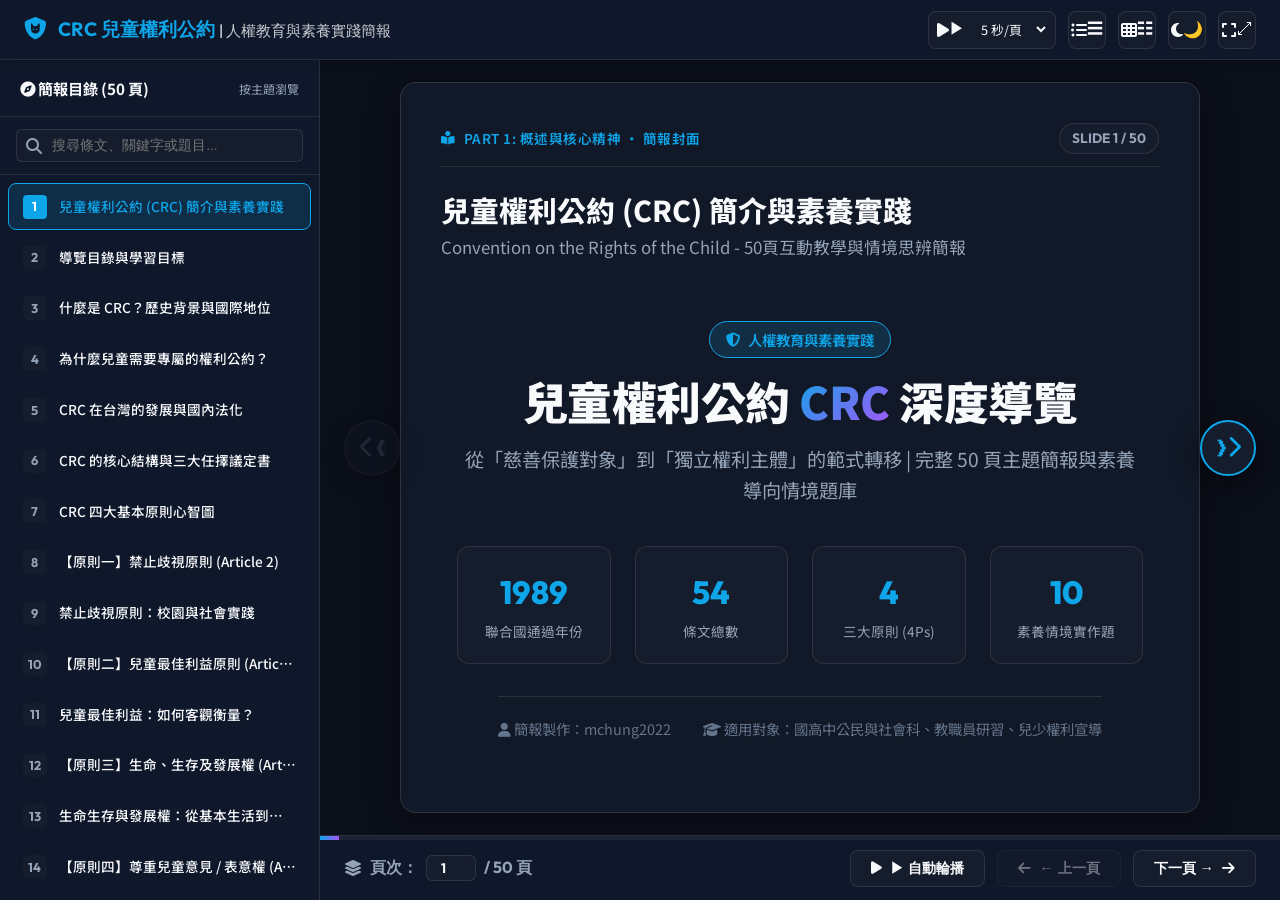
==== presentation_standalone.html @ 508069f5 "Convert index.html into 100% self-contained single-file HTML presentation with inline CSS and JS" ====
<!DOCTYPE html>
<html lang="zh-TW" data-theme="dark">
<head>
  <meta charset="UTF-8">
  <meta name="viewport" content="width=device-width, initial-scale=1.0">
  <title>兒童權利公約 (CRC) 簡介與素養實踐 | 50頁互動簡報系統</title>
  <meta name="description" content="完整 50 頁兒童權利公約 (CRC) 簡介與素養導向情境題庫簡報網頁，涵蓋 CRC 四大原則、4Ps 權利分類、迷思破除與 10 大素養情境解析。">
  
  <!-- FontAwesome & Google Fonts -->
  <link rel="stylesheet" href="https://cdnjs.cloudflare.com/ajax/libs/font-awesome/6.4.0/css/all.min.css">
  <style>
/* ==========================================
   CRC 兒童權利公約 - 50頁簡報與素養教學網頁樣式
   Design System & Styling
   ========================================== */

/* 1. Google Fonts 導入 */
@import url('https://fonts.googleapis.com/css2?family=Noto+Sans+TC:wght@300;400;500;700;900&family=Outfit:wght@400;600;700;800&display=swap');

:root {
  /* Dark Mode (Default Theme) */
  --bg-main: #0b0f19;
  --bg-card: #151c2c;
  --bg-card-hover: #1e293b;
  --bg-header: #0f172a;
  --border-color: rgba(255, 255, 255, 0.1);
  --text-main: #f8fafc;
  --text-muted: #94a3b8;
  --text-dim: #64748b;

  /* Accent Colors */
  --primary-cyan: #0ea5e9;
  --primary-cyan-glow: rgba(14, 165, 233, 0.3);
  --accent-teal: #14b8a6;
  --accent-purple: #a855f7;
  --accent-amber: #f59e0b;
  --accent-red: #ef4444;
  --accent-green: #22c55e;

  /* Glassmorphism */
  --glass-bg: rgba(21, 28, 44, 0.75);
  --glass-border: rgba(255, 255, 255, 0.12);
  --glass-shadow: 0 8px 32px 0 rgba(0, 0, 0, 0.37);

  /* Fonts */
  --font-tc: 'Noto Sans TC', -apple-system, BlinkMacSystemFont, sans-serif;
  --font-en: 'Outfit', sans-serif;
  --transition: all 0.3s cubic-bezier(0.4, 0, 0.2, 1);
}

/* Light Theme Variable Overrides */
[data-theme="light"] {
  --bg-main: #f1f5f9;
  --bg-card: #ffffff;
  --bg-card-hover: #f8fafc;
  --bg-header: #ffffff;
  --border-color: #e2e8f0;
  --text-main: #0f172a;
  --text-muted: #475569;
  --text-dim: #94a3b8;

  --glass-bg: rgba(255, 255, 255, 0.85);
  --glass-border: rgba(0, 0, 0, 0.08);
  --glass-shadow: 0 8px 32px 0 rgba(0, 0, 0, 0.08);
}

/* Base Resets */
* {
  box-sizing: border-box;
  margin: 0;
  padding: 0;
}

body {
  font-family: var(--font-tc);
  background-color: var(--bg-main);
  color: var(--text-main);
  line-height: 1.6;
  overflow: hidden;
  height: 100vh;
  width: 100vw;
  display: flex;
  flex-direction: column;
}

/* 2. Top Navigation Bar */
.top-nav {
  height: 60px;
  background-color: var(--bg-header);
  border-bottom: 1px solid var(--border-color);
  display: flex;
  align-items: center;
  justify-content: space-between;
  padding: 0 1.5rem;
  z-index: 100;
  box-shadow: 0 2px 10px rgba(0,0,0,0.1);
}

.brand {
  display: flex;
  align-items: center;
  gap: 0.75rem;
  font-family: var(--font-en);
  font-weight: 700;
  font-size: 1.2rem;
  color: var(--primary-cyan);
}

.brand i {
  font-size: 1.4rem;
}

.brand span {
  color: var(--text-main);
  font-size: 0.95rem;
  font-weight: 500;
  opacity: 0.8;
}

.nav-actions {
  display: flex;
  align-items: center;
  gap: 0.75rem;
}

.autoplay-control-group {
  display: flex;
  align-items: center;
  gap: 0.35rem;
  background: var(--bg-card);
  border: 1px solid var(--border-color);
  border-radius: 8px;
  padding: 2px 6px;
}

.autoplay-control-group .btn-icon {
  border: none;
  background: transparent;
  width: 32px;
  height: 32px;
}

.speed-select {
  background: transparent;
  border: none;
  color: var(--text-main);
  font-size: 0.8rem;
  font-family: var(--font-tc);
  padding: 4px;
  cursor: pointer;
  outline: none;
}

.speed-select option {
  background: var(--bg-card);
  color: var(--text-main);
}

.btn-icon {
  background: var(--bg-card);
  border: 1px solid var(--border-color);
  color: var(--text-main);
  width: 38px;
  height: 38px;
  border-radius: 8px;
  display: flex;
  align-items: center;
  justify-content: center;
  cursor: pointer;
  transition: var(--transition);
  font-size: 1rem;
}

.btn-icon:hover {
  background: var(--primary-cyan);
  color: #fff;
  border-color: var(--primary-cyan);
  transform: translateY(-2px);
}

.btn-icon.active {
  background: var(--accent-amber) !important;
  color: #fff !important;
  border-color: var(--accent-amber) !important;
  box-shadow: 0 0 10px rgba(245, 158, 11, 0.4);
}

/* 3. Main Layout Window */
.app-container {
  flex: 1;
  display: flex;
  position: relative;
  overflow: hidden;
}

/* Sidebar Navigation */
.sidebar {
  width: 320px;
  background-color: var(--bg-header);
  border-right: 1px solid var(--border-color);
  display: flex;
  flex-direction: column;
  transition: var(--transition);
  z-index: 90;
}

.sidebar.collapsed {
  margin-left: -320px;
}

.sidebar-header {
  padding: 1rem 1.25rem;
  border-bottom: 1px solid var(--border-color);
  display: flex;
  align-items: center;
  justify-content: space-between;
}

.search-box {
  padding: 0.75rem 1rem;
  border-bottom: 1px solid var(--border-color);
}

.search-input-wrapper {
  position: relative;
  display: flex;
  align-items: center;
}

.search-input-wrapper i {
  position: absolute;
  left: 10px;
  color: var(--text-muted);
}

.search-input {
  width: 100%;
  padding: 0.5rem 0.5rem 0.5rem 2.2rem;
  background: var(--bg-card);
  border: 1px solid var(--border-color);
  border-radius: 6px;
  color: var(--text-main);
  font-size: 0.85rem;
}

.search-input:focus {
  outline: none;
  border-color: var(--primary-cyan);
}

.slide-list {
  flex: 1;
  overflow-y: auto;
  padding: 0.5rem;
}

.slide-item {
  display: flex;
  align-items: center;
  gap: 0.75rem;
  padding: 0.65rem 0.85rem;
  border-radius: 8px;
  cursor: pointer;
  transition: var(--transition);
  margin-bottom: 4px;
  border: 1px solid transparent;
}

.slide-item:hover {
  background: var(--bg-card-hover);
}

.slide-item.active {
  background: rgba(14, 165, 233, 0.15);
  border-color: var(--primary-cyan);
  color: var(--primary-cyan);
}

.slide-item-num {
  font-family: var(--font-en);
  font-weight: 700;
  font-size: 0.8rem;
  min-width: 24px;
  height: 24px;
  background: var(--bg-card);
  border-radius: 4px;
  display: flex;
  align-items: center;
  justify-content: center;
  color: var(--text-muted);
}

.slide-item.active .slide-item-num {
  background: var(--primary-cyan);
  color: #fff;
}

.slide-item-title {
  font-size: 0.85rem;
  font-weight: 500;
  white-space: nowrap;
  overflow: hidden;
  text-overflow: ellipsis;
  flex: 1;
}

.slide-item-badge {
  font-size: 0.7rem;
  padding: 2px 6px;
  border-radius: 4px;
  background: rgba(255,255,255,0.08);
  color: var(--text-muted);
}

/* 4. Presentation Stage Viewport */
.viewport {
  flex: 1;
  display: flex;
  flex-direction: column;
  background-color: var(--bg-main);
  position: relative;
  overflow: hidden;
}

.slide-stage {
  flex: 1;
  padding: 2rem 5rem;
  display: flex;
  align-items: center;
  justify-content: center;
  overflow-y: auto;
  position: relative;
}

/* Floating Stage Nav Buttons */
.stage-nav-btn {
  position: absolute;
  top: 50%;
  transform: translateY(-50%);
  width: 56px;
  height: 56px;
  border-radius: 50%;
  background: var(--bg-card);
  border: 2px solid var(--primary-cyan);
  color: var(--primary-cyan);
  font-size: 1.4rem;
  display: flex;
  align-items: center;
  justify-content: center;
  cursor: pointer;
  z-index: 250;
  transition: var(--transition);
  box-shadow: 0 8px 25px rgba(0,0,0,0.5);
}

.stage-prev-btn {
  left: 1.5rem;
}

.stage-next-btn {
  right: 1.5rem;
}

.stage-nav-btn:hover:not(:disabled) {
  background: var(--primary-cyan);
  color: #fff;
  border-color: var(--primary-cyan);
  transform: translateY(-50%) scale(1.15);
  box-shadow: 0 0 30px var(--primary-cyan-glow);
}

.stage-nav-btn:disabled {
  opacity: 0.25;
  cursor: not-allowed;
  border-color: var(--border-color);
  color: var(--text-dim);
}

.slide-card-wrapper {
  width: 100%;
  max-width: 1100px;
  min-height: 560px;
  background: var(--glass-bg);
  backdrop-filter: blur(16px);
  -webkit-backdrop-filter: blur(16px);
  border: 1px solid var(--glass-border);
  border-radius: 16px;
  box-shadow: var(--glass-shadow);
  padding: 2.5rem;
  display: flex;
  flex-direction: column;
  position: relative;
  z-index: 10;
}

.slide-card-wrapper.slide-anim {
  animation: slideFadeIn 0.35s cubic-bezier(0.16, 1, 0.3, 1);
}

@keyframes slideFadeIn {
  0% {
    opacity: 0;
    transform: scale(0.98) translateY(8px);
  }
  100% {
    opacity: 1;
    transform: scale(1) translateY(0);
  }
}

/* Slide Card Elements */
.slide-header-bar {
  display: flex;
  align-items: center;
  justify-content: space-between;
  margin-bottom: 1.5rem;
  padding-bottom: 0.75rem;
  border-bottom: 1px solid var(--border-color);
}

.category-tag {
  display: flex;
  align-items: center;
  gap: 0.5rem;
  font-size: 0.85rem;
  font-weight: 600;
  color: var(--primary-cyan);
  text-transform: uppercase;
  letter-spacing: 0.5px;
}

.slide-index-pill {
  font-family: var(--font-en);
  font-size: 0.85rem;
  font-weight: 700;
  padding: 4px 12px;
  background: var(--bg-card);
  border-radius: 20px;
  border: 1px solid var(--border-color);
  color: var(--text-muted);
}

.slide-main-title {
  font-size: 1.8rem;
  font-weight: 800;
  margin-bottom: 0.35rem;
  color: var(--text-main);
  line-height: 1.3;
}

.slide-subtitle {
  font-size: 1.05rem;
  color: var(--text-muted);
  margin-bottom: 1.75rem;
  font-weight: 400;
}

.slide-body {
  flex: 1;
  display: flex;
  flex-direction: column;
  justify-content: center;
}

/* 5. Rich Component Typography & Grids inside slides */
.grid-2col {
  display: grid;
  grid-template-columns: 1fr 1fr;
  gap: 1.5rem;
}

.grid-3col {
  display: grid;
  grid-template-columns: repeat(3, 1fr);
  gap: 1.25rem;
}

.info-card {
  background: var(--bg-card);
  border: 1px solid var(--border-color);
  border-radius: 12px;
  padding: 1.25rem 1.5rem;
  transition: var(--transition);
}

.info-card:hover {
  border-color: rgba(14, 165, 233, 0.4);
  transform: translateY(-2px);
}

.info-card h3 {
  font-size: 1.1rem;
  font-weight: 700;
  margin-bottom: 0.75rem;
  color: var(--text-main);
  display: flex;
  align-items: center;
  gap: 0.5rem;
}

.styled-list {
  list-style: none;
}

.styled-list li {
  position: relative;
  padding-left: 1.25rem;
  margin-bottom: 0.6rem;
  font-size: 0.95rem;
  color: var(--text-muted);
}

.styled-list li::before {
  content: "•";
  position: absolute;
  left: 0;
  color: var(--primary-cyan);
  font-weight: bold;
  font-size: 1.2rem;
}

.styled-list li strong {
  color: var(--text-main);
}

.badge {
  display: inline-block;
  padding: 3px 8px;
  font-size: 0.75rem;
  border-radius: 4px;
  background: rgba(14, 165, 233, 0.15);
  color: var(--primary-cyan);
  font-weight: 600;
  margin-bottom: 0.5rem;
}

/* Covers & Summaries */
.cover-hero {
  text-align: center;
  padding: 2rem 1rem;
  display: flex;
  flex-direction: column;
  align-items: center;
  justify-content: center;
}

.badge-pill {
  padding: 6px 16px;
  border-radius: 30px;
  background: rgba(14, 165, 233, 0.15);
  border: 1px solid var(--primary-cyan);
  color: var(--primary-cyan);
  font-weight: 600;
  font-size: 0.9rem;
  margin-bottom: 1rem;
  display: inline-flex;
  align-items: center;
  gap: 0.5rem;
}

.cover-title {
  font-size: 2.8rem;
  font-weight: 900;
  letter-spacing: -0.5px;
  margin-bottom: 1rem;
  line-height: 1.2;
}

.cover-title .highlight {
  background: linear-gradient(135deg, var(--primary-cyan), var(--accent-purple));
  -webkit-background-clip: text;
  -webkit-text-fill-color: transparent;
}

.cover-description {
  font-size: 1.2rem;
  color: var(--text-muted);
  max-width: 750px;
  margin-bottom: 2.5rem;
}

.cover-stats {
  display: grid;
  grid-template-columns: repeat(4, 1fr);
  gap: 1.5rem;
  width: 100%;
  max-width: 850px;
  margin-bottom: 2rem;
}

.stat-card {
  background: var(--bg-card);
  border: 1px solid var(--border-color);
  padding: 1.25rem;
  border-radius: 12px;
  text-align: center;
}

.stat-num {
  font-family: var(--font-en);
  font-size: 2rem;
  font-weight: 800;
  color: var(--primary-cyan);
  display: block;
}

.stat-label {
  font-size: 0.85rem;
  color: var(--text-muted);
}

.cover-footer {
  display: flex;
  gap: 2rem;
  font-size: 0.9rem;
  color: var(--text-dim);
  border-top: 1px solid var(--border-color);
  padding-top: 1.25rem;
}

/* Feature Cards & Principles */
.feature-card {
  display: flex;
  align-items: flex-start;
  gap: 1rem;
  padding: 0.85rem;
  background: var(--bg-card);
  border: 1px solid var(--border-color);
  border-radius: 8px;
  margin-bottom: 0.75rem;
}

.feature-card i {
  font-size: 1.5rem;
  margin-top: 2px;
}

.principles-grid {
  display: grid;
  grid-template-columns: repeat(4, 1fr);
  gap: 1rem;
}

.p-card {
  background: var(--bg-card);
  border-radius: 12px;
  padding: 1.25rem;
  border: 2px solid transparent;
  text-align: center;
  transition: var(--transition);
}

.p-card:hover {
  transform: translateY(-4px);
}

.border-blue { border-color: rgba(14, 165, 233, 0.4); }
.border-green { border-color: rgba(34, 197, 94, 0.4); }
.border-purple { border-color: rgba(168, 85, 247, 0.4); }
.border-amber { border-color: rgba(245, 158, 11, 0.4); }

.p-article {
  display: inline-block;
  font-size: 0.75rem;
  font-weight: bold;
  padding: 2px 8px;
  background: rgba(255,255,255,0.1);
  border-radius: 10px;
  margin: 0.5rem 0;
}

/* Comparison View */
.comparison-table {
  display: grid;
  grid-template-columns: 1fr 40px 1fr;
  align-items: center;
  gap: 1rem;
}

.comp-col {
  background: var(--bg-card);
  border: 1px solid var(--border-color);
  border-radius: 12px;
  padding: 1.5rem;
}

.comp-col.old-view {
  border-left: 4px solid var(--accent-red);
}

.comp-col.new-view {
  border-left: 4px solid var(--accent-green);
}

.comp-header {
  font-size: 1.1rem;
  font-weight: 700;
  margin-bottom: 1rem;
}

.comp-vs {
  font-family: var(--font-en);
  font-weight: 900;
  color: var(--text-dim);
  text-align: center;
}

/* Alert Boxes */
.alert-box {
  padding: 0.85rem 1rem;
  border-radius: 8px;
  display: flex;
  align-items: flex-start;
  gap: 0.75rem;
  font-size: 0.9rem;
  margin-top: 0.75rem;
}

.alert-warning { background: rgba(245, 158, 11, 0.15); color: #fcd34d; border: 1px solid rgba(245, 158, 11, 0.3); }
.alert-info { background: rgba(14, 165, 233, 0.15); color: #7dd3fc; border: 1px solid rgba(14, 165, 233, 0.3); }
.alert-success { background: rgba(34, 197, 94, 0.15); color: #86efac; border: 1px solid rgba(34, 197, 94, 0.3); }
.alert-danger { background: rgba(239, 68, 68, 0.15); color: #fca5a5; border: 1px solid rgba(239, 68, 68, 0.3); }

/* Timeline */
.timeline {
  display: flex;
  flex-direction: column;
  gap: 1rem;
  position: relative;
  padding-left: 1.5rem;
  border-left: 2px solid var(--border-color);
}

.tl-item {
  position: relative;
}

.tl-item::before {
  content: "";
  position: absolute;
  left: -1.85rem;
  top: 4px;
  width: 10px;
  height: 10px;
  border-radius: 50%;
  background: var(--text-dim);
}

.tl-item.active::before {
  background: var(--primary-cyan);
  box-shadow: 0 0 10px var(--primary-cyan);
}

.tl-date {
  font-weight: bold;
  font-size: 0.85rem;
  color: var(--primary-cyan);
}

/* Ladder of participation */
.ladder-container {
  display: flex;
  flex-direction: column;
  gap: 0.5rem;
}

.ladder-step {
  padding: 0.75rem 1rem;
  background: var(--bg-card);
  border: 1px solid var(--border-color);
  border-radius: 8px;
  font-size: 0.9rem;
}

.step-5 { border-left: 4px solid var(--accent-teal); }
.step-4 { border-left: 4px solid var(--primary-cyan); }
.step-3 { border-left: 4px solid var(--accent-purple); }
.warning-step { border-left: 4px solid var(--accent-amber); opacity: 0.8; }
.danger-step { border-left: 4px solid var(--accent-red); opacity: 0.7; }

/* 6. Quiz Component Styling */
.quiz-container {
  display: flex;
  flex-direction: column;
  gap: 1.25rem;
}

.quiz-scenario {
  background: var(--bg-card);
  border: 1px solid var(--border-color);
  border-left: 4px solid var(--primary-cyan);
  border-radius: 10px;
  padding: 1.25rem;
  font-size: 0.98rem;
  line-height: 1.7;
}

.quiz-question {
  font-size: 1.1rem;
  font-weight: 700;
  color: var(--text-main);
}

.quiz-options {
  display: flex;
  flex-direction: column;
  gap: 0.75rem;
}

.quiz-option-btn {
  background: var(--bg-card);
  border: 1px solid var(--border-color);
  border-radius: 10px;
  padding: 0.85rem 1.25rem;
  text-align: left;
  color: var(--text-main);
  font-size: 0.95rem;
  cursor: pointer;
  transition: var(--transition);
  display: flex;
  align-items: center;
  justify-content: space-between;
}

.quiz-option-btn:hover:not(.disabled) {
  border-color: var(--primary-cyan);
  background: var(--bg-card-hover);
  transform: translateX(4px);
}

.quiz-option-btn.selected-correct {
  background: rgba(34, 197, 94, 0.2) !important;
  border-color: var(--accent-green) !important;
  color: #86efac !important;
  font-weight: 600;
}

.quiz-option-btn.selected-incorrect {
  background: rgba(239, 68, 68, 0.2) !important;
  border-color: var(--accent-red) !important;
  color: #fca5a5 !important;
}

.quiz-explanation-box {
  background: rgba(14, 165, 233, 0.1);
  border: 1px solid var(--primary-cyan);
  border-radius: 10px;
  padding: 1.25rem;
  font-size: 0.95rem;
  line-height: 1.7;
  animation: fadeIn 0.3s ease;
}

@keyframes fadeIn {
  from { opacity: 0; transform: translateY(5px); }
  to { opacity: 1; transform: translateY(0); }
}

/* 7. Bottom Navigation Controls & Progress Bar */
.bottom-controls {
  height: 65px;
  background-color: var(--bg-header);
  border-top: 1px solid var(--border-color);
  display: flex;
  align-items: center;
  justify-content: space-between;
  padding: 0 1.5rem;
  position: relative;
  z-index: 100;
}

.progress-bar-container {
  position: absolute;
  top: 0;
  left: 0;
  width: 100%;
  height: 4px;
  background: rgba(255,255,255,0.05);
}

.progress-bar-fill {
  height: 100%;
  width: 2%;
  background: linear-gradient(90deg, var(--primary-cyan), var(--accent-purple));
  transition: width 0.3s ease;
}

.nav-buttons {
  display: flex;
  align-items: center;
  gap: 0.75rem;
}

.btn-nav {
  background: var(--bg-card);
  border: 1px solid var(--border-color);
  color: var(--text-main);
  padding: 0.5rem 1.25rem;
  border-radius: 8px;
  font-size: 0.9rem;
  font-weight: 600;
  cursor: pointer;
  display: flex;
  align-items: center;
  gap: 0.5rem;
  transition: var(--transition);
}

.btn-nav:hover:not(:disabled) {
  background: var(--primary-cyan);
  color: #fff;
  border-color: var(--primary-cyan);
}

.btn-nav.active {
  background: var(--accent-amber);
  color: #fff;
  border-color: var(--accent-amber);
}

.btn-nav:disabled {
  opacity: 0.4;
  cursor: not-allowed;
}

.slide-counter-wrapper {
  display: flex;
  align-items: center;
  gap: 0.5rem;
  font-family: var(--font-en);
  font-weight: 700;
  color: var(--text-muted);
}

.autoplay-status-badge {
  display: none;
  font-size: 0.75rem;
  font-weight: 600;
  color: var(--accent-amber);
  background: rgba(245, 158, 11, 0.15);
  border: 1px solid rgba(245, 158, 11, 0.4);
  padding: 2px 8px;
  border-radius: 12px;
  margin-left: 0.5rem;
  animation: pulse 1.5s infinite;
}

.autoplay-status-badge.active {
  display: inline-flex;
  align-items: center;
  gap: 4px;
}

@keyframes pulse {
  0% { opacity: 0.6; }
  50% { opacity: 1; }
  100% { opacity: 0.6; }
}

.jump-input {
  width: 50px;
  text-align: center;
  padding: 4px;
  background: var(--bg-card);
  border: 1px solid var(--border-color);
  border-radius: 6px;
  color: var(--text-main);
  font-family: var(--font-en);
  font-weight: 700;
}

/* 8. Overview Modal Grid */
.modal-overlay {
  position: fixed;
  top: 0;
  left: 0;
  width: 100vw;
  height: 100vh;
  background: rgba(0, 0, 0, 0.85);
  backdrop-filter: blur(8px);
  z-index: 1000;
  display: flex;
  align-items: center;
  justify-content: center;
  opacity: 0;
  pointer-events: none;
  transition: opacity 0.3s ease;
}

.modal-overlay.active {
  opacity: 1;
  pointer-events: auto;
}

.modal-content {
  width: 90%;
  max-width: 1200px;
  height: 85vh;
  background: var(--bg-header);
  border: 1px solid var(--border-color);
  border-radius: 16px;
  display: flex;
  flex-direction: column;
  padding: 1.5rem;
  box-shadow: 0 20px 50px rgba(0,0,0,0.5);
}

.modal-header {
  display: flex;
  align-items: center;
  justify-content: space-between;
  padding-bottom: 1rem;
  border-bottom: 1px solid var(--border-color);
  margin-bottom: 1rem;
}

.modal-grid {
  flex: 1;
  overflow-y: auto;
  display: grid;
  grid-template-columns: repeat(auto-fill, minmax(180px, 1fr));
  gap: 1rem;
  padding-right: 0.5rem;
}

.grid-thumb-card {
  background: var(--bg-card);
  border: 1px solid var(--border-color);
  border-radius: 10px;
  padding: 0.85rem;
  cursor: pointer;
  transition: var(--transition);
  display: flex;
  flex-direction: column;
  justify-content: space-between;
  min-height: 110px;
}

.grid-thumb-card:hover {
  border-color: var(--primary-cyan);
  transform: translateY(-4px);
}

.grid-thumb-card.active {
  border-color: var(--primary-cyan);
  box-shadow: 0 0 15px var(--primary-cyan-glow);
}

.thumb-num {
  font-family: var(--font-en);
  font-weight: 800;
  font-size: 0.85rem;
  color: var(--primary-cyan);
}

.thumb-title {
  font-size: 0.8rem;
  font-weight: 600;
  color: var(--text-main);
  margin-top: 0.25rem;
  line-clamp: 2;
  display: -webkit-box;
  -webkit-line-clamp: 2;
  -webkit-box-orient: vertical;
  overflow: hidden;
}

/* Responsive Styles */
@media (max-width: 900px) {
  .sidebar {
    position: absolute;
    left: 0;
    top: 0;
    bottom: 0;
    box-shadow: 10px 0 30px rgba(0,0,0,0.5);
  }

  .slide-stage {
    padding: 1.5rem;
  }

  .stage-nav-btn {
    width: 44px;
    height: 44px;
    font-size: 1.1rem;
  }

  .stage-prev-btn { left: 0.5rem; }
  .stage-next-btn { right: 0.5rem; }

  .grid-2col, .grid-3col, .cover-stats, .principles-grid {
    grid-template-columns: 1fr;
  }

  .comparison-table {
    grid-template-columns: 1fr;
  }

  .comp-vs {
    margin: 0.5rem 0;
  }

  .slide-card-wrapper {
    padding: 1.5rem;
  }

  .cover-title {
    font-size: 2rem;
  }
}

</style>
</head>
<body>

  <!-- Top Navigation Header -->
  <header class="top-nav">
    <div class="brand">
      <i class="fa-solid fa-shield-cat"></i>
      <div>CRC 兒童權利公約 <span>| 人權教育與素養實踐簡報</span></div>
    </div>
    <div class="nav-actions">
      <!-- 自動輪播控制按鈕與速率選擇 -->
      <div class="autoplay-control-group">
        <button class="btn-icon" id="autoplayBtn" onclick="window.toggleAutoplay()" title="開啟/暫停 自動輪播 (Auto-Play)">
          <i class="fa-solid fa-play"></i> ▶
        </button>
        <select id="autoplaySpeedSelect" class="speed-select" title="選擇輪播速度">
          <option value="3000">3 秒/頁</option>
          <option value="5000" selected>5 秒/頁</option>
          <option value="8000">8 秒/頁</option>
          <option value="10000">10 秒/頁</option>
        </select>
      </div>

      <button class="btn-icon" id="toggleSidebarBtn" title="開啟/關閉目錄側邊欄">
        <i class="fa-solid fa-list-ul"></i> ☰
      </button>
      <button class="btn-icon" id="overviewBtn" title="簡報總覽 (Grid View)">
        <i class="fa-solid fa-table-cells"></i> ☷
      </button>
      <button class="btn-icon" id="themeToggleBtn" title="切換明亮/暗黑模式">
        <i class="fa-solid fa-moon"></i> 🌙
      </button>
      <button class="btn-icon" id="fullscreenBtn" title="全螢幕展示">
        <i class="fa-solid fa-expand"></i> ⤢
      </button>
    </div>
  </header>

  <!-- Main Container -->
  <div class="app-container">
    
    <!-- Sidebar Slide Navigation -->
    <aside class="sidebar" id="sidebar">
      <div class="sidebar-header">
        <strong style="font-size:0.95rem; color:var(--text-main);"><i class="fa-solid fa-compass"></i> 簡報目錄 (50 頁)</strong>
        <span style="font-size:0.75rem; color:var(--text-muted);">按主題瀏覽</span>
      </div>
      <div class="search-box">
        <div class="search-input-wrapper">
          <i class="fa-solid fa-magnifying-glass"></i>
          <input type="text" class="search-input" id="searchInput" placeholder="搜尋條文、關鍵字或題目...">
        </div>
      </div>
      <div class="slide-list" id="slideList">
        <!-- JS 動態生成 50 頁目錄清單 -->
      </div>
    </aside>

    <!-- Main Slide Presentation Viewport -->
    <main class="viewport">
      <div class="slide-stage" id="slideStage">
        <!-- 簡報卡片容器 -->
        <div class="slide-card-wrapper" id="slideCardWrapper">
          <!-- JS 動態渲染目前簡報頁面 -->
        </div>

        <!-- 懸浮切換按鈕 -->
        <button class="stage-nav-btn stage-prev-btn" id="stagePrevBtn" onclick="window.prevSlide()" title="上一頁 (← 鍵)">
          <i class="fa-solid fa-chevron-left"></i> ❮
        </button>
        <button class="stage-nav-btn stage-next-btn" id="stageNextBtn" onclick="window.nextSlide()" title="下一頁 (→ 鍵 / 空白鍵)">
          ❯ <i class="fa-solid fa-chevron-right"></i>
        </button>
      </div>

      <!-- Bottom Controls & Progress Bar -->
      <footer class="bottom-controls">
        <div class="progress-bar-container">
          <div class="progress-bar-fill" id="progressBarFill"></div>
        </div>

        <div class="slide-counter-wrapper">
          <i class="fa-solid fa-layer-group text-cyan"></i>
          <span>頁次：</span>
          <input type="number" class="jump-input" id="jumpInput" min="1" max="50" value="1">
          <span>/ <span id="totalSlideNum">50</span> 頁</span>
          <span class="autoplay-status-badge" id="autoplayStatusBadge"><i class="fa-solid fa-circle-play"></i> 自動輪播中</span>
        </div>

        <div class="nav-buttons">
          <button class="btn-nav" id="playPauseNavBtn" onclick="window.toggleAutoplay()">
            <i class="fa-solid fa-play"></i> ▶ 自動輪播
          </button>
          <button class="btn-nav" id="prevBtn" onclick="window.prevSlide()">
            <i class="fa-solid fa-arrow-left"></i> ← 上一頁
          </button>
          <button class="btn-nav" id="nextBtn" onclick="window.nextSlide()">
            下一頁 → <i class="fa-solid fa-arrow-right"></i>
          </button>
        </div>
      </footer>
    </main>

  </div>

  <!-- Overview Grid Modal -->
  <div class="modal-overlay" id="overviewModal">
    <div class="modal-content">
      <div class="modal-header">
        <h3><i class="fa-solid fa-table-cells text-cyan"></i> 全 50 頁簡報縮圖總覽</h3>
        <button class="btn-icon" id="closeModalBtn"><i class="fa-solid fa-xmark"></i> ✕</button>
      </div>
      <div class="modal-grid" id="modalGrid">
        <!-- JS 動態生成網格卡片 -->
      </div>
    </div>
  </div>

  <!-- Slide Data & Main Application Scripts -->
  <script>
/**
 * CRC (兒童權利公約) 50 頁簡報與素養題目資料庫
 */
const slidesData = [
  // ==========================================
  // PART 1: 概述與核心精神 (1 - 7)
  // ==========================================
  {
    id: 1,
    category: "PART 1: 概述與核心精神",
    tag: "簡報封面",
    title: "兒童權利公約 (CRC) 簡介與素養實踐",
    subtitle: "Convention on the Rights of the Child - 50頁互動教學與情境思辨簡報",
    icon: "fa-book-open-reader",
    type: "cover",
    content: `
      <div class="cover-hero">
        <div class="badge-pill"><i class="fa-solid fa-shield-halved"></i> 人權教育與素養實踐</div>
        <h1 class="cover-title">兒童權利公約 <span class="highlight">CRC</span> 深度導覽</h1>
        <p class="cover-description">從「慈善保護對象」到「獨立權利主體」的範式轉移 | 完整 50 頁主題簡報與素養導向情境題庫</p>
        <div class="cover-stats">
          <div class="stat-card">
            <span class="stat-num">1989</span>
            <span class="stat-label">聯合國通過年份</span>
          </div>
          <div class="stat-card">
            <span class="stat-num">54</span>
            <span class="stat-label">條文總數</span>
          </div>
          <div class="stat-card">
            <span class="stat-num">4</span>
            <span class="stat-label">三大原則 (4Ps)</span>
          </div>
          <div class="stat-card">
            <span class="stat-num">10</span>
            <span class="stat-label">素養情境實作題</span>
          </div>
        </div>
        <div class="cover-footer">
          <span><i class="fa-solid fa-user"></i> 簡報製作：mchung2022</span>
          <span><i class="fa-solid fa-graduation-cap"></i> 適用對象：國高中公民與社會科、教職員研習、兒少權利宣導</span>
        </div>
      </div>
    `
  },
  {
    id: 2,
    category: "PART 1: 概述與核心精神",
    tag: "導覽與學習目標",
    title: "導覽目錄與學習目標",
    subtitle: "掌握 CRC 核心架構與素養導向思考歷程",
    icon: "fa-list-check",
    type: "content",
    content: `
      <div class="grid-2col">
        <div class="info-card">
          <h3><i class="fa-solid fa-sitemap"></i> 簡報四大核心模組</h3>
          <ul class="styled-list">
            <li><strong>一、概述與核心精神 (1-7 頁)：</strong>起源、台灣國內法化、四大原則總覽。</li>
            <li><strong>二、四大基本原則深度解析 (8-15 頁)：</strong>不歧視、最佳利益、生存發展、表意權。</li>
            <li><strong>三、4Ps 權利分類與主題 (16-27 頁)：</strong>生存、發展、保護、參與權利範疇。</li>
            <li><strong>四、迷思破除與國際趨勢 (28-34 頁)：</strong>任擇議定書、正向管教、數位權利。</li>
            <li><strong>五、素養情境評量與實踐 (35-50 頁)：</strong>10 題校園/家庭真實案例選擇題與深度解析。</li>
          </ul>
        </div>
        <div class="info-card highlight-box">
          <h3><i class="fa-solid fa-bullseye"></i> 三維素養學習目標</h3>
          <div class="concept-box">
            <div class="concept-icon"><i class="fa-solid fa-brain"></i></div>
            <div>
              <strong>認知 (Knowledge)：</strong>理解 CRC 的 4 大原則、4Ps 分類與台灣《CRC 施行法》架構。
            </div>
          </div>
          <div class="concept-box">
            <div class="concept-icon"><i class="fa-solid fa-scale-balanced"></i></div>
            <div>
              <strong>態度 (Attitude)：</strong>樹立「兒少為獨立權利主體」理念，尊重兒少主體性與多元表意。
            </div>
          </div>
          <div class="concept-box">
            <div class="concept-icon"><i class="fa-solid fa-handshake-angle"></i></div>
            <div>
              <strong>技能與行動 (Action)：</strong>運用 CRC 原則分析校園與日常情境，進行理性的權利衡平思考。
            </div>
          </div>
        </div>
      </div>
    `
  },
  {
    id: 3,
    category: "PART 1: 概述與核心精神",
    tag: "背景與歷史",
    title: "什麼是 CRC？歷史背景與國際地位",
    subtitle: "世界上簽署國家最多、權利涵蓋最廣的人權條約",
    icon: "fa-globe",
    type: "content",
    content: `
      <div class="grid-2col">
        <div class="info-card">
          <h3><i class="fa-solid fa-landmark"></i> 發展歷史里程碑</h3>
          <div class="timeline">
            <div class="tl-item">
              <span class="tl-date">1924 年</span>
              <div class="tl-content">國際聯盟通過《日內瓦兒童權利宣言》，首次提出兒童保護。</div>
            </div>
            <div class="tl-item">
              <span class="tl-date">1959 年</span>
              <div class="tl-content">聯合國通過《兒童權利宣言》，擴大權利保障範疇。</div>
            </div>
            <div class="tl-item active">
              <span class="tl-date">1989 年 11 月 20 日</span>
              <div class="tl-content">聯合國大會一致通過《兒童權利公約》(CRC)，具法律約束力。</div>
            </div>
            <div class="tl-item">
              <span class="tl-date">1990 年 9 月 2 日</span>
              <div class="tl-content">正式生效，每年 11 月 20 日訂為「世界兒童人權日」。</div>
            </div>
          </div>
        </div>
        <div class="info-card">
          <h3><i class="fa-solid fa-star"></i> CRC 的三大特點</h3>
          <div class="feature-card">
            <i class="fa-solid fa-hand-holding-heart text-cyan"></i>
            <div>
              <strong>普世適用性 (Universal)</strong>
              <p>適用於全球未滿 18 歲的所有兒童與少年，不因性別、種族、身分而異。</p>
            </div>
          </div>
          <div class="feature-card">
            <i class="fa-solid fa-scale-unbalanced-flip text-purple"></i>
            <div>
              <strong>權利完整性 (Comprehensive)</strong>
              <p>包含公民、政治、經濟、社會與文化權，為首部結合完整權利類型的國際公約。</p>
            </div>
          </div>
          <div class="feature-card">
            <i class="fa-solid fa-gavel text-amber"></i>
            <div>
              <strong>國家義務性 (Binding)</strong>
              <p>締約國必須修法落實，並定期提交「國家報告」接受聯合國委員會審查。</p>
            </div>
          </div>
        </div>
      </div>
    `
  },
  {
    id: 4,
    category: "PART 1: 概述與核心精神",
    tag: "觀念轉變",
    title: "為什麼兒童需要專屬的權利公約？",
    subtitle: "從「被動慈善對象」轉變為「獨立權利主體」",
    icon: "fa-shuffle",
    type: "content",
    content: `
      <div class="comparison-table">
        <div class="comp-col old-view">
          <div class="comp-header"><i class="fa-solid fa-ghost"></i> 傳統視角：被動接受者</div>
          <ul class="comp-list">
            <li>認為兒童是父母的附屬品或財產。</li>
            <li>僅將兒童視為「脆弱需要受保護」的人。</li>
            <li>決策全然由大人主導，「大人都是為了你好」。</li>
            <li>忽視兒童自身的表達意願與自主能力。</li>
          </ul>
        </div>
        <div class="comp-vs">VS</div>
        <div class="comp-col new-view">
          <div class="comp-header"><i class="fa-solid fa-crown"></i> CRC 視角：獨立權利主體</div>
          <ul class="comp-list">
            <li>兒童是擁有獨立人格與權利的人。</li>
            <li>兼具「需要保護」與「主動參與」的雙重角色。</li>
            <li>決策應貫徹「兒童最佳利益」並聆聽其意見。</li>
            <li>隨年齡與成熟度遞增，賦予漸進式自主權。</li>
          </ul>
        </div>
      </div>
      <div class="quote-box">
        <i class="fa-solid fa-quote-left"></i>
        <span>「兒童並非尚未長大的人，他們現在就是完整的人。」—— 柯札克 (Janusz Korczak, 兒童權利之父)</span>
      </div>
    `
  },
  {
    id: 5,
    category: "PART 1: 概述與核心精神",
    tag: "台灣實踐",
    title: "CRC 在台灣的發展與國內法化",
    subtitle: "2014年通過《兒童權利公約施行法》，與國際人權接軌",
    icon: "fa-flag-usa",
    type: "content",
    content: `
      <div class="grid-2col">
        <div class="info-card">
          <h3><i class="fa-solid fa-gavel"></i> 《CRC 施行法》三大亮點</h3>
          <div class="key-point">
            <div class="kp-num">1</div>
            <div>
              <strong>國內法效力：</strong>
              <p>2014 年 6 月 4 日公布，11 月 20 日施行。規定 CRC 條文具有國內法律之效力。</p>
            </div>
          </div>
          <div class="key-point">
            <div class="kp-num">2</div>
            <div>
              <strong>法規檢討機制：</strong>
              <p>政府須檢討修正不符 CRC 的法律與行政措施（包含校規、家長懲戒權等）。</p>
            </div>
          </div>
          <div class="key-point">
            <div class="kp-num">3</div>
            <div>
              <strong>國際審查機制：</strong>
              <p>每 5 年提出國家報告，邀請聯合國國際專家來台定期審查並提出結論性意見。</p>
            </div>
          </div>
        </div>
        <div class="info-card">
          <h3><i class="fa-solid fa-arrows-spin"></i> 台灣 CRC 檢閱重要里程碑</h3>
          <div class="stat-grid">
            <div class="mini-stat">
              <span class="ms-num">2017</span>
              <span class="ms-label">第一次國際審查</span>
            </div>
            <div class="mini-stat">
              <span class="ms-num">2022</span>
              <span class="ms-label">第二次國際審查</span>
            </div>
          </div>
          <p class="text-sm text-gray">國際專家提出包含：校園不當對待、正向管教、兒少心理健康、學生表意權落實及兒少自殺防治等重要改革建議。</p>
        </div>
      </div>
    `
  },
  {
    id: 6,
    category: "PART 1: 概述與核心精神",
    tag: "法規結構",
    title: "CRC 的核心結構與三大任擇議定書",
    subtitle: "條文總覽與深化保護的補充協議",
    icon: "fa-layer-group",
    type: "content",
    content: `
      <div class="grid-3col">
        <div class="info-card">
          <h3>第一部分 (第1-41條)</h3>
          <span class="badge">實體權利條文</span>
          <p>規定兒童應享有之各項人權（生存、發展、保護、參與）以及締約國的相應義務。</p>
        </div>
        <div class="info-card">
          <h3>第二部分 (第42-45條)</h3>
          <span class="badge">宣導與審查</span>
          <p>規定國家有宣導義務，並設立「聯合國兒童權利委員會」負責審查國家報告。</p>
        </div>
        <div class="info-card">
          <h3>第三部分 (第46-54條)</h3>
          <span class="badge">簽署與生效</span>
          <p>規定公約之批准、生效、批准書存放與修正程序等行政作業。</p>
        </div>
      </div>
      <div class="info-card highlight-box" style="margin-top: 1rem;">
        <h3><i class="fa-solid fa-file-contract"></i> 三大任擇議定書 (Optional Protocols)</h3>
        <div class="grid-3col">
          <div><strong>1. OPAC：</strong>禁止捲入武裝衝突 (防止童兵)</div>
          <div><strong>2. OPSC：</strong>禁止販賣兒童、兒童賣淫及兒童色情</div>
          <div><strong>3. OPIC：</strong>個人訴願程序 (兒少可直接向聯合國申訴)</div>
        </div>
      </div>
    `
  },
  {
    id: 7,
    category: "PART 1: 概述與核心精神",
    tag: "四大原則總覽",
    title: "CRC 四大基本原則心智圖",
    subtitle: "貫穿所有 54 條公約內容的四大靈魂支柱",
    icon: "fa-diagram-project",
    type: "content",
    content: `
      <div class="principles-grid">
        <div class="p-card border-blue">
          <div class="p-header"><i class="fa-solid fa-ban font-xl"></i></div>
          <h3>1. 禁止歧視原則</h3>
          <span class="p-article">第 2 條</span>
          <p>不因兒童或其父母之種族、膚色、性別、語言、宗教、身心障礙等而有任何歧視。</p>
        </div>
        <div class="p-card border-green">
          <div class="p-header"><i class="fa-solid fa-heart-circle-check font-xl"></i></div>
          <h3>2. 兒童最佳利益</h3>
          <span class="p-article">第 3 條</span>
          <p>所有關於兒童之行政、立法或司法行動，均應以兒童的最佳利益為首要考量。</p>
        </div>
        <div class="p-card border-purple">
          <div class="p-header"><i class="fa-solid fa-seedling font-xl"></i></div>
          <h3>3. 生命、生存及發展權</h3>
          <span class="p-article">第 6 條</span>
          <p>確認兒童有固有之生命權，國家應盡最大可能確保兒童之生存與身心發展。</p>
        </div>
        <div class="p-card border-amber">
          <div class="p-header"><i class="fa-solid fa-comments font-xl"></i></div>
          <h3>4. 尊重兒童意見 (表意權)</h3>
          <span class="p-article">第 12 條</span>
          <p>有表達意見能力的兒童，對影響其本身的一切事項，有權自由發表意見。</p>
        </div>
      </div>
    `
  },

  // ==========================================
  // PART 2: 四大基本原則深度解析 (8 - 15)
  // ==========================================
  {
    id: 8,
    category: "PART 2: 四大基本原則深度解析",
    tag: "基本原則一",
    title: "【原則一】禁止歧視原則 (Article 2)",
    subtitle: "人人平等，不讓任何一個孩子被落在後面",
    icon: "fa-scale-balanced",
    type: "content",
    content: `
      <div class="grid-2col">
        <div class="info-card">
          <h3><i class="fa-solid fa-scroll"></i> 條文核心精神 (第2條)</h3>
          <p>締約國應尊重並確保公約所載之權利，適用於其管轄範圍內的每一個兒童，<strong>不因兒童或其父母、法定監護人之種族、膚色、性別、語言、宗教、政治或其他見解、民族或社會背景、財產、身心障礙、出生或其他身分而有任何差別對待。</strong></p>
          <div class="alert-box alert-warning">
            <i class="fa-solid fa-triangle-exclamation"></i>
            <span>不只禁止直接歧視，也禁止間接歧視與結構性不平等！</span>
          </div>
        </div>
        <div class="info-card">
          <h3><i class="fa-solid fa-list-check"></i> 實質平等的合理差別對待</h3>
          <p>「禁止歧視」不等於「給予完全相同的待遇」，而是要追求<strong>「實質平等」</strong>：</p>
          <ul class="styled-list">
            <li><strong>合理補償：</strong>對身心障礙兒童提供合理調整與輔具支援。</li>
            <li><strong>資源傾斜：</strong>對偏鄉、原住民或經濟弱勢兒少給予額外教育資源。</li>
            <li><strong>保護扶助：</strong>對新住民子女提供母語與文化適應學習協助。</li>
          </ul>
        </div>
      </div>
    `
  },
  {
    id: 9,
    category: "PART 2: 四大基本原則深度解析",
    tag: "原則一實踐",
    title: "禁止歧視原則：校園與社會實踐",
    subtitle: "消除隱形偏見與建構友善包容校園",
    icon: "fa-school-flag",
    type: "content",
    content: `
      <div class="grid-2col">
        <div class="info-card">
          <h3><i class="fa-solid fa-user-xmark"></i> 校園常見隱形歧視型態</h3>
          <div class="scenario-item">
            <strong>1. 成績或行為標籤：</strong>
            <p>將學生劃分「好學生/壞學生」，限制特定群體參加社團或校園活動。</p>
          </div>
          <div class="scenario-item">
            <strong>2. 身心狀況歧視：</strong>
            <p>以「維護班級秩序」為由，拒絕特教生參加校外教學或運動會。</p>
          </div>
          <div class="scenario-item">
            <strong>3. 性別偏見與刻板印象：</strong>
            <p>限制特定性別的髮型、服儀或體育選修課資格。</p>
          </div>
        </div>
        <div class="info-card">
          <h3><i class="fa-solid fa-heart-pulse"></i> 具體改進行動指南</h3>
          <ul class="styled-list">
            <li><strong>無障礙通用設計：</strong>校園硬體與軟體活動皆落實通用設計與友善設施。</li>
            <li><strong>多樣性包容教育：</strong>將多元文化、性別平等與特殊教育包容納入課程。</li>
            <li><strong>零霸凌與公平檢核：</strong>定期檢視校規與懲處機制是否對特定群體造成不公平不利。</li>
          </ul>
        </div>
      </div>
    `
  },
  {
    id: 10,
    category: "PART 2: 四大基本原則深度解析",
    tag: "基本原則二",
    title: "【原則二】兒童最佳利益原則 (Article 3)",
    subtitle: "所有涉及兒童的行動，均應以兒童最佳利益為首要考量",
    icon: "fa-hand-holding-heart",
    type: "content",
    content: `
      <div class="grid-2col">
        <div class="info-card">
          <h3><i class="fa-solid fa-gavel"></i> 條文核心精神 (第3條)</h3>
          <p>在所有關於兒童的行動中，無論是由<strong>公私立社會福利機構、法院、行政機關或立法機關</strong>辦理，均應以<strong>兒童的最佳利益為首要考量 (Primary Consideration)</strong>。</p>
          <div class="concept-box" style="margin-top: 1rem;">
            <div class="concept-icon"><i class="fa-solid fa-scale-unbalanced"></i></div>
            <div>
              <strong>不是大人的方便，而是兒童的權益：</strong>
              <p>當大人權益（如父母利益、學校管理方便）與兒童權利發生衝突時，必須 prioritize 兒童的最佳利益。</p>
            </div>
          </div>
        </div>
        <div class="info-card">
          <h3><i class="fa-solid fa-shapes"></i> 三重法律概念</h3>
          <div class="feature-card">
            <i class="fa-solid fa-1 text-cyan"></i>
            <div><strong>一項實體權利：</strong>兒童有權使最佳利益得到評估與優先考量。</div>
          </div>
          <div class="feature-card">
            <i class="fa-solid fa-2 text-purple"></i>
            <div><strong>一項基本法律原則：</strong>法條解釋有岐義時，採最有利兒童之解釋。</div>
          </div>
          <div class="feature-card">
            <i class="fa-solid fa-3 text-amber"></i>
            <div><strong>一套程序規則：</strong>決策過程必須書面說明如何評估兒童利益。</div>
          </div>
        </div>
      </div>
    `
  },
  {
    id: 11,
    category: "PART 2: 四大基本原則深度解析",
    tag: "原則二衡量",
    title: "兒童最佳利益：如何客觀衡量？",
    subtitle: "聯合國第 14 號一般性意見書評估要素",
    icon: "fa-sliders",
    type: "content",
    content: `
      <p class="section-desc">「最佳利益」絕非大人憑空主觀認定，而是需經過以下多元面向綜合評估：</p>
      <div class="grid-3col">
        <div class="info-card">
          <h3><i class="fa-solid fa-comments"></i> 1. 兒童的意願與感受</h3>
          <p>尊重兒童自身的意見，評估其年齡與成熟度（不可忽略兒童聲音）。</p>
        </div>
        <div class="info-card">
          <h3><i class="fa-solid fa-fingerprint"></i> 2. 身分與文化背景</h3>
          <p>維持兒童的身分認同、文化、語言、宗教背景與家庭關係脈絡。</p>
        </div>
        <div class="info-card">
          <h3><i class="fa-solid fa-people-roof"></i> 3. 家庭環境與關係</h3>
          <p>維護家庭環境完整，盡可能維持與雙親之親密關係（除非遭遇虐待）。</p>
        </div>
        <div class="info-card">
          <h3><i class="fa-solid fa-shield-cat"></i> 4. 安全與照護保護</h3>
          <p>評估安全威脅、身體與心理虐待風險，確保物理與心理安全。</p>
        </div>
        <div class="info-card">
          <h3><i class="fa-solid fa-user-nurse"></i> 5. 健康與教育需求</h3>
          <p>保障醫療健康照顧、優質教育與良好的發展機會。</p>
        </div>
        <div class="info-card">
          <h3><i class="fa-solid fa-clipboard-check"></i> 6. 程序保障與專業介入</h3>
          <p>由社工、心理師、兒少代表等跨專業團隊進行綜合評估。</p>
        </div>
      </div>
    `
  },
  {
    id: 12,
    category: "PART 2: 四大基本原則深度解析",
    tag: "基本原則三",
    title: "【原則三】生命、生存及發展權 (Article 6)",
    subtitle: "確認兒童固有的生命權，確保全人順利成長",
    icon: "fa-seedling",
    type: "content",
    content: `
      <div class="grid-2col">
        <div class="info-card">
          <h3><i class="fa-solid fa-heart-pulse"></i> 條文核心精神 (第6條)</h3>
          <ol class="styled-list">
            <li>締約國確認每一兒童均有固有的生命權 (Inherent Right to Life)。</li>
            <li>締約國應盡最大可能確保兒童之<strong>生存 (Survival) 與發展 (Development)</strong>。</li>
          </ol>
          <div class="alert-box alert-success" style="margin-top: 1rem;">
            <i class="fa-solid fa-circle-check"></i>
            <span>生存不僅是「活著」，發展更是指「生理、心理、精神、道德與社會的健全成長」！</span>
          </div>
        </div>
        <div class="info-card">
          <h3><i class="fa-solid fa-spa"></i> 「發展 (Development)」的全人涵義</h3>
          <div class="dev-dimensions">
            <div class="dev-box"><strong>生理發展：</strong>營養、疫苗、疾病防治、體能。</div>
            <div class="dev-box"><strong>心理發展：</strong>情緒穩定、安全感、自尊與心理健康。</div>
            <div class="dev-box"><strong>精神發展：</strong>道德感、價值觀、探索生命的權利。</div>
            <div class="dev-box"><strong>社會適應：</strong>人際關係、社會參與及公民能力。</div>
          </div>
        </div>
      </div>
    `
  },
  {
    id: 13,
    category: "PART 2: 四大基本原則深度解析",
    tag: "原則三實踐",
    title: "生命生存與發展權：從基本生活到身心健全",
    subtitle: "健康照護、心理支持與遊戲權的綜合體現",
    icon: "fa-face-smile",
    type: "content",
    content: `
      <div class="grid-2col">
        <div class="info-card">
          <h3><i class="fa-solid fa-kit-medical"></i> 當前台灣兒少發展權關鍵議題</h3>
          <div class="issue-box">
            <strong>1. 兒少心理健康危機：</strong>
            <p>課業壓力、同儕霸凌與網路焦慮上升，亟需校園心理輔導與三級預防資源。</p>
          </div>
          <div class="issue-box">
            <strong>2. 休息與休閒時間被擠壓：</strong>
            <p>補習與過度評量導致睡眠不足，違反第 31 條「遊戲與休息權」。</p>
          </div>
          <div class="issue-box">
            <strong>3. 兒童交通事故與安全環境：</strong>
            <p>通學步道安全、交通事故防範直接影響生存與身體健康權。</p>
          </div>
        </div>
        <div class="info-card">
          <h3><i class="fa-solid fa-gamepad"></i> 遊戲是兒童發展的認真事業</h3>
          <p> CRC 第 31 條強調遊戲與休閒是兒童發展不可或缺的核心：</p>
          <ul class="styled-list">
            <li>促進大腦神經網絡發展與創造力。</li>
            <li>培養人際互動、談判與挫折忍受力。</li>
            <li>釋放情緒壓力，維持心理健康平衡。</li>
          </ul>
        </div>
      </div>
    `
  },
  {
    id: 14,
    category: "PART 2: 四大基本原則深度解析",
    tag: "基本原則四",
    title: "【原則四】尊重兒童意見 / 表意權 (Article 12)",
    subtitle: "聆聽兒童的聲音，給予其年齡與成熟度應有的比重",
    icon: "fa-comments",
    type: "content",
    content: `
      <div class="grid-2col">
        <div class="info-card">
          <h3><i class="fa-solid fa-bullhorn"></i> 條文核心精神 (第12條)</h3>
          <p>締約國應確保有形成自己見解能力的兒童，對<strong>影響其本身的一切事項</strong>，有自由發表意見的權利；<strong>對兒童的意見，應按其年齡及成熟程度予以適當的看待。</strong></p>
          <div class="alert-box alert-info" style="margin-top: 1rem;">
            <i class="fa-solid fa-lightbulb"></i>
            <span>表意權不是給兒童「最終決定權」，而是給予「參與討論與表達的機會」！</span>
          </div>
        </div>
        <div class="info-card">
          <h3><i class="fa-solid fa-comments-dollar"></i> 表意權的五大核心要則</h3>
          <ul class="styled-list">
            <li><strong>透明與知情：</strong>提供兒童看得懂的資訊，使其能理解議題。</li>
            <li><strong>自願性：</strong>兒童有權表達，亦有權選擇不表達。</li>
            <li><strong>受尊重：</strong>認真對待兒童意見，不輕忽或嘲弄。</li>
            <li><strong>友善環境：</strong>提供安全、不受脅迫的表達空間。</li>
            <li><strong>回饋與回應：</strong>告知兒童決策結果與未採納意見的原因。</li>
          </ul>
        </div>
      </div>
    `
  },
  {
    id: 15,
    category: "PART 2: 四大基本原則深度解析",
    tag: "原則四範疇",
    title: "表意權的階梯：從「被告知」到「共同決策」",
    subtitle: "兒少參與的五個層次 (Hart's Ladder of Participation)",
    icon: "fa-chart-line",
    type: "content",
    content: `
      <div class="grid-2col">
        <div class="info-card">
          <h3><i class="fa-solid fa-stairs"></i> 兒少參與階梯圖</h3>
          <div class="ladder-container">
            <div class="ladder-step step-5"><strong>5. 兒少主導，大人協作：</strong>兒少發起提案，大人提供後勤與資源。</div>
            <div class="ladder-step step-4"><strong>4. 大人發起，兒少共同決策：</strong>雙方平等討論，共同達成共識。</div>
            <div class="ladder-step step-3"><strong>3. 諮詢與告知：</strong>大人徵詢兒少意見並給予反饋。</div>
            <div class="ladder-step step-2 warning-step"><strong>2. 象徵性參與 (Tokenism)：</strong>僅邀請兒少出席背書，無實質影響。</div>
            <div class="ladder-step step-1 danger-step"><strong>1. 操弄 (Manipulation)：</strong>大人利用兒少宣傳自己意志。</div>
          </div>
        </div>
        <div class="info-card">
          <h3><i class="fa-solid fa-building-columns"></i> 校園實踐真實案例</h3>
          <div class="example-box">
            <strong>真參與案例：</strong>
            <p>學校修訂校規或服儀委員會時，確保學生代表佔適當比例，且學生意見在紀錄中具名回應並列入投票表決。</p>
          </div>
          <div class="example-box">
            <strong>假參與案例：</strong>
            <p>開會前結論已定，僅在會議中叫學生「發表感想」，最後完全未採納任何學生建議且未說明理由。</p>
          </div>
        </div>
      </div>
    `
  },

  // ==========================================
  // PART 3: CRC 權利四大分類 4Ps (16 - 27)
  // ==========================================
  {
    id: 16,
    category: "PART 3: 4Ps 權利分類與主題",
    tag: "4Ps 概觀",
    title: "CRC 權利四大分類 (4Ps 概觀)",
    subtitle: "生存權、發展權、受保護權、參與權的全方位保障",
    icon: "fa-shapes",
    type: "content",
    content: `
      <div class="grid-2col">
        <div class="p4-card border-blue">
          <div class="p4-icon"><i class="fa-solid fa-heart-pulse"></i></div>
          <h3>1. 生存權 (Survival Rights)</h3>
          <p>維持生命的權利，包括乾淨飲水、充足食物、適當住房與基本醫療健康照護。</p>
          <span class="tag-sm">條文第6, 24, 27條</span>
        </div>
        <div class="p4-card border-green">
          <div class="p4-icon"><i class="fa-solid fa-graduation-cap"></i></div>
          <h3>2. 發展權 (Development Rights)</h3>
          <p>潛能發揮的權利，包括教育、遊戲、休閒、文化活動與資訊獲取權。</p>
          <span class="tag-sm">條文第28, 29, 31條</span>
        </div>
        <div class="p4-card border-purple">
          <div class="p4-icon"><i class="fa-solid fa-shield-cat"></i></div>
          <h3>3. 受保護權 (Protection Rights)</h3>
          <p>免受傷害的權利，包括免受暴力、虐待、疏忽、剝削、私密侵害與戰爭危害。</p>
          <span class="tag-sm">條文第19, 32-38條</span>
        </div>
        <div class="p4-card border-amber">
          <div class="p4-icon"><i class="fa-solid fa-people-group"></i></div>
          <h3>4. 參與權 (Participation Rights)</h3>
          <p>積極參與的權利，包括表達意見、言論自由、思想宗教自由與集會結社自由。</p>
          <span class="tag-sm">條文第12-15, 17條</span>
        </div>
      </div>
    `
  },
  {
    id: 17,
    category: "PART 3: 4Ps 權利分類與主題",
    tag: "生存權",
    title: "【生存權 Survival】生存、水文、營養與醫療保障",
    subtitle: "確保生命維持的最低與最適健康標準",
    icon: "fa-droplet",
    type: "content",
    content: `
      <div class="grid-2col">
        <div class="info-card">
          <h3><i class="fa-solid fa-notes-medical"></i> 第 24 條：健康與醫療服務</h3>
          <p>締約國確認兒童有權享有<strong>最高可達到的健康標準</strong>及醫療和康復設施。國家應優先處理：</p>
          <ul class="styled-list">
            <li>降低嬰幼兒死亡率。</li>
            <li>提供必要的醫療協助與健康照護。</li>
            <li>消除疾病與營養不良（提供充足營養與清潔飲水）。</li>
            <li>提供產前與產後母親保健。</li>
          </ul>
        </div>
        <div class="info-card">
          <h3><i class="fa-solid fa-house-user"></i> 第 27 條：適當生活水準</h3>
          <p>每一兒童均有權享有<strong>足以促進其身心、精神、道德與社會發展的適當生活水準</strong>。</p>
          <div class="alert-box alert-success" style="margin-top: 1rem;">
            <i class="fa-solid fa-hand-holding-dollar"></i>
            <span>父母負首要責任，當父母無力負擔時，國家有義務提供物質援助與支援計畫（如低收入戶補助、急難救助）。</span>
          </div>
        </div>
      </div>
    `
  },
  {
    id: 18,
    category: "PART 3: 4Ps 權利分類與主題",
    tag: "生存權延伸",
    title: "生存權延伸：兒童貧窮與社會安全網",
    subtitle: "打破貧窮循環，保障每一個孩子的基本生存條件",
    icon: "fa-handshake-angle",
    type: "content",
    content: `
      <div class="grid-2col">
        <div class="info-card">
          <h3><i class="fa-solid fa-chart-pie"></i> 隱形兒童貧窮現象</h3>
          <p>兒童貧窮不只是經濟匱乏，還包含資源匱乏：</p>
          <div class="feature-card">
            <i class="fa-solid fa-utensils text-amber"></i>
            <div><strong>營養貧窮：</strong>無力負擔健康飲食，導致營養失衡或肥胖。</div>
          </div>
          <div class="feature-card">
            <i class="fa-solid fa-laptop text-cyan"></i>
            <div><strong>數位貧窮：</strong>缺乏電腦與網路設備，導致遠距學習落差。</div>
          </div>
          <div class="feature-card">
            <i class="fa-solid fa-user-doctor text-purple"></i>
            <div><strong>健康照護落差：</strong>因偏鄉或經濟因素延誤醫療黃金期。</div>
          </div>
        </div>
        <div class="info-card">
          <h3><i class="fa-solid fa-shield-halved"></i> 社會安全網與政策因應</h3>
          <ul class="styled-list">
            <li><strong>弱勢兒少社區照顧據點：</strong>提供課後照顧、營養餐點與心理關懷。</li>
            <li><strong>兒少未來教育與發展帳戶：</strong>政府一比一對提撥，協助累積未來資產。</li>
            <li><strong>強化社會安全網計畫：</strong>及早發現高風險家庭，預防疏忽與虐待。</li>
          </ul>
        </div>
      </div>
    `
  },
  {
    id: 19,
    category: "PART 3: 4Ps 權利分類與主題",
    tag: "發展權",
    title: "【發展權 Development】教育權與教育目標",
    subtitle: " Article 28 & 29：普及、包容與以兒童為中心的教育",
    icon: "fa-book-bookmark",
    type: "content",
    content: `
      <div class="grid-2col">
        <div class="info-card">
          <h3><i class="fa-solid fa-school"></i> 第 28 條：教育權保障</h3>
          <ul class="styled-list">
            <li>實施免費且強迫的初等教育。</li>
            <li>鼓勵發展不同形式的中等教育，使人人均可取得。</li>
            <li>採取措施定期促進出席率並降低輟學率。</li>
            <li><strong>校園紀律：</strong>學校管教方式應維護兒童的人格尊嚴（禁止體罰與侮辱）。</li>
          </ul>
        </div>
        <div class="info-card">
          <h3><i class="fa-solid fa-compass"></i> 第 29 條：教育的目的</h3>
          <p>教育的目的不僅是傳授知識，而是：</p>
          <div class="concept-box">
            <div class="concept-icon"><i class="fa-solid fa-seedling"></i></div>
            <div>充分發展兒童的人格、才智及身心能力。</div>
          </div>
          <div class="concept-box">
            <div class="concept-icon"><i class="fa-solid fa-hands-holding-child"></i></div>
            <div>培養對人權、基本自由及父母文化認同的尊重。</div>
          </div>
          <div class="concept-box">
            <div class="concept-icon"><i class="fa-solid fa-earth-americas"></i></div>
            <div>培養在自由社會中本著理解、和平與包容精神生活的責任。</div>
          </div>
        </div>
      </div>
    `
  },
  {
    id: 20,
    category: "PART 3: 4Ps 權利分類與主題",
    tag: "發展權延伸",
    title: "發展權延伸：遊戲權與休閒權 (Article 31)",
    subtitle: "休息、休閒、遊戲、娛樂及文化藝術生活",
    icon: "fa-icons",
    type: "content",
    content: `
      <div class="grid-2col">
        <div class="info-card">
          <h3><i class="fa-solid fa-gamepad"></i> 第 31 條核心內容</h3>
          <p>締約國確認兒童有權享有<strong>休息及休閒之權利</strong>，有權從事適合其年齡的<strong>遊戲和娛樂活動</strong>，以及自由參加文化生活和藝術活動。</p>
          <div class="alert-box alert-warning" style="margin-top: 1rem;">
            <i class="fa-solid fa-triangle-exclamation"></i>
            <span>聯合國第 17 號一般性意見書指出：過度安排的課業、缺乏安全遊戲空間及商業化娛樂，嚴重威脅兒童遊戲權！</span>
          </div>
        </div>
        <div class="info-card">
          <h3><i class="fa-solid fa-puzzle-piece"></i> 遊戲權的現代價值與實踐</h3>
          <ul class="styled-list">
            <li><strong>共融遊戲場：</strong>設計身心障礙與一般兒童皆可共同玩樂的遊戲設施。</li>
            <li><strong>適度留白時間：</strong>減少過度補習與測驗，還給兒少自主探索的空閒時間。</li>
            <li><strong>冒險與探索：</strong>提供兼具安全與挑戰性的自然遊戲空間。</li>
          </ul>
        </div>
      </div>
    `
  },
  {
    id: 21,
    category: "PART 3: 4Ps 權利分類與主題",
    tag: "發展權實務",
    title: "發展權實務：文化參與與資訊獲取權 (Article 17)",
    subtitle: "數位時代下的適性閱讀與大眾傳播媒體保護",
    icon: "fa-newspaper",
    type: "content",
    content: `
      <div class="grid-2col">
        <div class="info-card">
          <h3><i class="fa-solid fa-tv"></i> 第 17 條：大眾傳播媒體與資訊權</h3>
          <p>締約國確認大眾傳播媒體的重要功能，應確保兒童能獲得來自多元國內和國際來源的<strong>資訊與材料</strong>，特別是旨在促進其社會、精神及道德福祉與身心健康的資訊。</p>
          <ul class="styled-list">
            <li>鼓勵媒體出版適合兒童的優質書籍與節目。</li>
            <li>保護兒童免受有害其福祉的資訊與材料傷害（分級制度）。</li>
          </ul>
        </div>
        <div class="info-card">
          <h3><i class="fa-solid fa-laptop-code"></i> 數位時代的資訊素養</h3>
          <p>現代兒少面臨資訊爆炸與假訊息挑戰：</p>
          <div class="feature-card">
            <i class="fa-solid fa-filter text-cyan"></i>
            <div><strong>媒體識讀能力：</strong>培養兒少批判性思考與辨識假新聞之能力。</div>
          </div>
          <div class="feature-card">
            <i class="fa-solid fa-shield-halved text-purple"></i>
            <div><strong>演算法與廣告防護：</strong>保護兒少不受商業廣告過度操弄。</div>
          </div>
        </div>
      </div>
    `
  },
  {
    id: 22,
    category: "PART 3: 4Ps 權利分類與主題",
    tag: "受保護權",
    title: "【受保護權 Protection】防止暴力、虐待與疏忽",
    subtitle: "Article 19：保護兒童免受一切形式的身心暴力與疏忽",
    icon: "fa-shield-heart",
    type: "content",
    content: `
      <div class="grid-2col">
        <div class="info-card">
          <h3><i class="fa-solid fa-hand-fist"></i> 第 19 條：免受暴力權</h3>
          <p>締約國應採取一切適當的立法、行政、社會與教育措施，保護兒童在受父母、法定監護人或其他照護者照顧時，<strong>免受一切形式的身心暴力、傷害或凌辱、疏忽或疏忽對待、虐待或剝削（包括性侵害）。</strong></p>
          <div class="alert-box alert-danger" style="margin-top: 1rem;">
            <i class="fa-solid fa-triangle-exclamation"></i>
            <span>零體罰與零言語霸凌：任何以教育或管教為名的肉體處罰或人格侮辱均違背 CRC！</span>
          </div>
        </div>
        <div class="info-card">
          <h3><i class="fa-solid fa-user-shield"></i> 全方位防護體系</h3>
          <ul class="styled-list">
            <li><strong>責任通報機制：</strong>醫事、教育、社工人員發現兒虐嫌疑須 24 小時內通報。</li>
            <li><strong>親職教育支持：</strong>提供壓力家庭親職輔導，避免疏忽照顧。</li>
            <li><strong>保護處置與安置：</strong>極端情況下提供緊急保護安置與專業心理創傷輔導。</li>
          </ul>
        </div>
      </div>
    `
  },
  {
    id: 23,
    category: "PART 3: 4Ps 權利分類與主題",
    tag: "受保護權實務",
    title: "受保護權實務：防止經濟剝削與不當童工 (Article 32)",
    subtitle: "保護兒童免受危險、有害健康或妨礙教育之勞動",
    icon: "fa-briefcase",
    type: "content",
    content: `
      <div class="grid-2col">
        <div class="info-card">
          <h3><i class="fa-solid fa-person-digging"></i> 第 32 條：防止經濟剝削</h3>
          <p>締約國確認兒童有權受保護免受<strong>經濟剝削</strong>，並不得從事任何<strong>危險、妨礙教育、或有害兒童健康身心發展</strong>的工作。</p>
          <div class="stat-box" style="margin-top: 1rem;">
            <span class="stat-num">15 歲</span>
            <span class="stat-label">最低工作年齡標準（台灣《勞基法》童工規範）</span>
          </div>
        </div>
        <div class="info-card">
          <h3><i class="fa-solid fa-gavel"></i> 台灣法規對童工與青少年打工的保護</h3>
          <ul class="styled-list">
            <li><strong>年齡限制：</strong>未滿 15 歲不得從事勞動（特殊藝能表演須事先申請許可）。</li>
            <li><strong>工時限制：</strong>15 歲以上未滿 16 歲之童工，每日工作不得超過 8 小時，不得於深夜 (20:00 - 06:00) 工作。</li>
            <li><strong>危險工作禁止：</strong>禁止從事坑井、高空、坑道或處理坑危險物品等繁重危險工作。</li>
          </ul>
        </div>
      </div>
    `
  },
  {
    id: 24,
    category: "PART 3: 4Ps 權利分類與主題",
    tag: "受保護權數位",
    title: "受保護權實務：數位時代防護與個人隱私 (Article 16)",
    subtitle: "防止網路霸凌、數位性剝削與隱私侵害",
    icon: "fa-lock",
    type: "content",
    content: `
      <div class="grid-2col">
        <div class="info-card">
          <h3><i class="fa-solid fa-user-secret"></i> 第 16 條：隱私權保護</h3>
          <p>兒童的<strong>私生活、家庭、住宅或通信不得遭受任意或非法干涉</strong>，其榮譽及名譽亦不得遭受非法侵害。兒童有權享受法律保護，免受此種干涉或侵害。</p>
          <div class="alert-box alert-warning" style="margin-top: 1rem;">
            <i class="fa-solid fa-camera"></i>
            <span>家長曬娃 (Sharenting) 注意：未經同意過度公開孩子私密照片與個人資訊，可能侵犯兒少隱私權！</span>
          </div>
        </div>
        <div class="info-card">
          <h3><i class="fa-solid fa-shield-halved"></i> 數位威脅與防治法制</h3>
          <div class="scenario-item">
            <strong>1. 性剝削防制：</strong>
            <p>防制《兒童及少年性剝削防制條例》，嚴懲拍攝、散布兒少私密影像。</p>
          </div>
          <div class="scenario-item">
            <strong>2. 網路霸凌防範：</strong>
            <p>建立校園網路霸凌申訴管道與心理輔導機制。</p>
          </div>
          <div class="scenario-item">
            <strong>3. 被遺忘權與數位下架：</strong>
            <p>確保兒少有權請求移除未成年時期之不當私密或敏感數位紀錄。</p>
          </div>
        </div>
      </div>
    `
  },
  {
    id: 25,
    category: "PART 3: 4Ps 權利分類與主題",
    tag: "受保護權家庭",
    title: "受保護權實務：家庭剝離保護與替代照護 (Article 20)",
    subtitle: "當家庭無法發揮功能時，國家的特別保護義務",
    icon: "fa-people-roof",
    type: "content",
    content: `
      <div class="grid-2col">
        <div class="info-card">
          <h3><i class="fa-solid fa-house-chimney-crack"></i> 第 20 條：脫離家庭環境的保護</h3>
          <p>暫時或永久脫離家庭環境的兒童，或為了其最佳利益不能被允許繼續留在家庭環境中的兒童，<strong>有權獲得國家的特別保護和援助。</strong></p>
          <ul class="styled-list">
            <li><strong>替代照護形式：</strong>寄養家庭 (Foster Care)、收養 (Adoption) 或安養機構照顧。</li>
            <li><strong>文化連續性：</strong>在安排替代照護時，應適當考慮兒童背景的連續性及文化背景。</li>
          </ul>
        </div>
        <div class="info-card">
          <h3><i class="fa-solid fa-heart-circle-bolt"></i> 台灣家外安置改革趨勢</h3>
          <div class="concept-box">
            <div class="concept-icon"><i class="fa-solid fa-house-heart"></i></div>
            <div><strong>家庭化與小組化：</strong>減少大型機構安置，優先推動寄養家庭與類家庭照顧。</div>
          </div>
          <div class="concept-box">
            <div class="concept-icon"><i class="fa-solid fa-hands-holding"></i></div>
            <div><strong>自立支援服務：</strong>對滿 18 歲結束安置青少年，提供就學、就業與租屋輔導。</div>
          </div>
        </div>
      </div>
    `
  },
  {
    id: 26,
    category: "PART 3: 4Ps 權利分類與主題",
    tag: "參與權",
    title: "【參與權 Participation】言論、思想與集會自由",
    subtitle: "Article 13, 14, 15：公民與政治自由的兒少實踐",
    icon: "fa-bullhorn",
    type: "content",
    content: `
      <div class="grid-3col">
        <div class="info-card">
          <h3>第 13 條：表達自由</h3>
          <p>兒童有自由表達意見的權利，包括尋求、接收和傳播各種資訊與思想的自由（口頭、書面、藝術）。</p>
        </div>
        <div class="info-card">
          <h3>第 14 條：思想與宗教自由</h3>
          <p>締約國應尊重兒童思想、良心及宗教自由的權利，同時尊重父母指導其權利行使的權責。</p>
        </div>
        <div class="info-card">
          <h3>第 15 條：集會結社自由</h3>
          <p>締約國確認兒童享有和平集會及自由結社的權利（如成立學生社團、公共議題倡議）。</p>
        </div>
      </div>
      <div class="info-card highlight-box" style="margin-top: 1rem;">
        <h3><i class="fa-solid fa-flag"></i> 兒少不是未來的公民，而是「現在的公民」</h3>
        <p>兒少有權關心社會議題（氣候變遷、校園民主、路權改革），大人應提供安全的參與平台而非打壓。</p>
      </div>
    `
  },
  {
    id: 27,
    category: "PART 3: 4Ps 權利分類與主題",
    tag: "參與權實務",
    title: "參與權實務：學生自治與兒少代表機制",
    subtitle: "台灣公共事務中的兒少參與現況",
    icon: "fa-user-group",
    type: "content",
    content: `
      <div class="grid-2col">
        <div class="info-card">
          <h3><i class="fa-solid fa-check-to-slot"></i> 1. 校園學生自治組織</h3>
          <p>依《高級中等教育法》，學生會為校園法定自治組織：</p>
          <ul class="styled-list">
            <li>參與校務會議、教評會、校規制定委員會。</li>
            <li>參與學生服儀委員會（學生代表比例不得少於 1/4）。</li>
            <li>自主規劃校園活動與經費預算。</li>
          </ul>
        </div>
        <div class="info-card">
          <h3><i class="fa-solid fa-landmark"></i> 2. 中央與地方「兒少代表」制度</h3>
          <p>衛生福利部及各縣市政府設立兒少代表機制：</p>
          <ul class="styled-list">
            <li>兒少代表參與「兒童及少年福利與權益推動會」。</li>
            <li>針對跨領域議題（如數位安全、心理健康、通學環境）提出政策建言。</li>
            <li>落實行政決策前的兒少諮詢程序。</li>
          </ul>
        </div>
      </div>
    `
  },

  // ==========================================
  // PART 4: 迷思破除與國際趨勢 (28 - 34)
  // ==========================================
  {
    id: 28,
    category: "PART 4: 迷思破除與國際趨勢",
    tag: "任擇議定書",
    title: "CRC 三個任擇議定書 (Optional Protocols)",
    subtitle: "針對重大專題深化保護與申訴機制的補充條約",
    icon: "fa-file-shield",
    type: "content",
    content: `
      <div class="grid-3col">
        <div class="info-card">
          <h3><i class="fa-solid fa-person-military-pointing text-danger font-xl"></i><br>OPAC 議定書</h3>
          <strong>關於兒童捲入武裝衝突</strong>
          <p>提高徵兵最低年齡至 18 歲，禁止強迫徵召或直接參與戰鬥行動，維護和平成長環境。</p>
        </div>
        <div class="info-card">
          <h3><i class="fa-solid fa-hand-holding-dollar text-warning font-xl"></i><br>OPSC 議定書</h3>
          <strong>關於販賣兒童及兒童色情</strong>
          <p>刑事化所有販賣兒童、兒童賣淫、兒童色情出版品與網路傳播行為，跨國打擊打擊罪行。</p>
        </div>
        <div class="info-card">
          <h3><i class="fa-solid fa-gavel text-cyan font-xl"></i><br>OPIC 議定書</h3>
          <strong>關於個人通報申訴程序</strong>
          <p>當國內救濟途徑窮盡後，允許兒少或其代表直接向聯合國兒童權利委員會提出個案申訴。</p>
        </div>
      </div>
    `
  },
  {
    id: 29,
    category: "PART 4: 迷思破除與國際趨勢",
    tag: "迷思破除一",
    title: "CRC 迷思破除 (一)：CRC 會讓孩子變得無法管教？",
    subtitle: "區分「正向管教」與「暴力體罰」的本質差異",
    icon: "fa-circle-question",
    type: "content",
    content: `
      <div class="grid-2col">
        <div class="info-card old-view">
          <h3><i class="fa-solid fa-xmark text-danger"></i> 常見誤解</h3>
          <p>「CRC 說不能打罵孩子，那小孩犯錯就不能管了嗎？學校老師和父母根本無法教導孩子了！」</p>
        </div>
        <div class="info-card new-view">
          <h3><i class="fa-solid fa-check text-success"></i> 正確理解</h3>
          <p><strong>CRC 反對的是「暴力與侮辱」，而非反對「管教與引導」！</strong>CRC 第 5 條明確承認父母有指導和管教的權責。</p>
        </div>
      </div>
      <div class="info-card highlight-box" style="margin-top: 1rem;">
        <h3><i class="fa-solid fa-hands-holding-child"></i> 什麼是「正向管教 (Positive Discipline)」？</h3>
        <div class="grid-3col">
          <div><strong>1. 清確界線：</strong>建立明確、合理的規範與期望，而非隨意體罰。</div>
          <div><strong>2. 溝通與說明：</strong>向孩子解釋行為的影響與後果，培養責任感。</div>
          <div><strong>3. 尊嚴與尊重：</strong>不使用公然侮辱、體罰或威脅等傷害身心的方式。</div>
        </div>
      </div>
    `
  },
  {
    id: 30,
    category: "PART 4: 迷思破除與國際趨勢",
    tag: "迷思破除二",
    title: "CRC 迷思破除 (二)：享權利前必須先盡義務？",
    subtitle: "釐清「基本人權」的普世性與無條件性",
    icon: "fa-scale-unbalanced",
    type: "content",
    content: `
      <div class="grid-2col">
        <div class="info-card old-view">
          <h3><i class="fa-solid fa-xmark text-danger"></i> 常見誤解</h3>
          <p>「小孩要先乖乖聽話、盡好學生的責任義務，才有資格談什麼兒童權利！」</p>
        </div>
        <div class="info-card new-view">
          <h3><i class="fa-solid fa-check text-success"></i> 正確理解</h3>
          <p><strong>基本人權是「與生俱來」且「無條件」的！</strong>人權不是大人給予的獎勵或交換籌碼。</p>
        </div>
      </div>
      <div class="info-card" style="margin-top: 1rem;">
        <h3><i class="fa-solid fa-shield-halved"></i> 權利與責任的真實關係</h3>
        <ul class="styled-list">
          <li><strong>生存、安全與尊嚴不可剝奪：</strong>即使孩子犯錯或未完成功課，也不能剝奪其吃飯、休息、不被毆打的基本權利。</li>
          <li><strong>在尊重權利中學習責任：</strong>只有當兒童體驗到自己的權利被尊重時，他們才會學會尊重他人的權利與承擔社會責任。</li>
        </ul>
      </div>
    `
  },
  {
    id: 31,
    category: "PART 4: 迷思破除與國際趨勢",
    tag: "迷思破除三",
    title: "CRC 迷思破除 (三)：表意權等於「小孩說了算」？",
    subtitle: "表意權不等於盲目聽從，而是雙向溝通與理性衡平",
    icon: "fa-comments-dollar",
    type: "content",
    content: `
      <div class="grid-2col">
        <div class="info-card old-view">
          <h3><i class="fa-solid fa-xmark text-danger"></i> 常見誤解</h3>
          <p>「如果尊重小孩的表意權，那小孩說不想上學、天天打電玩，大人就只能聽他的嗎？」</p>
        </div>
        <div class="info-card new-view">
          <h3><i class="fa-solid fa-check text-success"></i> 正確理解</h3>
          <p><strong>「聆聽意見」不等於「全盤照單全收」！</strong>第 12 條強調意見要「按其年齡與成熟程度予以適當考量」。</p>
        </div>
      </div>
      <div class="info-card highlight-box" style="margin-top: 1rem;">
        <h3><i class="fa-solid fa-scale-balanced"></i> 理性決策三步驟</h3>
        <div class="grid-3col">
          <div><strong>1. 傾聽與理解：</strong>了解小孩想法背後的原因與情緒。</div>
          <div><strong>2. 評估與衡平：</strong>結合「最佳利益」與「發展保護」進行綜合專業判斷。</div>
          <div><strong>3. 說明與反饋：</strong>若無法完全採納，大人應以溫和明確方式說明決策原因。</div>
        </div>
      </div>
    `
  },
  {
    id: 32,
    category: "PART 4: 迷思破除與國際趨勢",
    tag: "國際審查",
    title: "台灣 CRC 國家報告與國際審查發展",
    subtitle: "獨立專家提出改進建議，持續推動人權法制改革",
    icon: "fa-magnifying-glass-location",
    type: "content",
    content: `
      <div class="grid-2col">
        <div class="info-card">
          <h3><i class="fa-solid fa-clipboard-question"></i> 國際審查專家重點關切議題</h3>
          <ul class="styled-list">
            <li><strong>兒少心理健康與自殺防制：</strong>建議減少過度考試競爭壓力，強化心理輔導。</li>
            <li><strong>校園不當對待與體罰：</strong>落實零體罰，強化教職員人權素養培訓。</li>
            <li><strong>兒少表意權實質化：</strong>促進校園與政府決策機制中兒少代表之實質影響力。</li>
            <li><strong>少年司法與替代處遇：</strong>推動轉向處遇，減少對非行兒少標籤化與機構化。</li>
          </ul>
        </div>
        <div class="info-card">
          <h3><i class="fa-solid fa-gavel"></i> 台灣近年推動之重大法制變革</h3>
          <div class="feature-card">
            <i class="fa-solid fa-house-user text-cyan"></i>
            <div><strong>《民法》修正懲戒權：</strong>研擬修正民法第 1085 條父母懲戒權，明定不得體罰。</div>
          </div>
          <div class="feature-card">
            <i class="fa-solid fa-shirt text-purple"></i>
            <div><strong>校園服儀解嚴：</strong>教育部修訂服儀原則，禁止學校因服儀懲處學生。</div>
          </div>
          <div class="feature-card">
            <i class="fa-solid fa-user-gear text-amber"></i>
            <div><strong>兒少權法修法：</strong>強化網路數位性剝削防制與下架機制。</div>
          </div>
        </div>
      </div>
    `
  },
  {
    id: 33,
    category: "PART 4: 迷思破除與國際趨勢",
    tag: "SDGs 交會",
    title: "兒少權利與永續發展目標 (SDGs) 的交會",
    subtitle: "CRC 與聯合國 2030 永續發展目標的協同效應",
    icon: "fa-earth-asia",
    type: "content",
    content: `
      <div class="grid-2col">
        <div class="info-card">
          <h3><i class="fa-solid fa-arrows-to-circle"></i> 永續發展目標與 CRC 相互扣合</h3>
          <div class="sdg-item border-blue">
            <strong>SDG 3 良好健康與福祉 <-> CRC 第 24 條</strong>
            <p>降低新生兒死亡率，促進兒少身心健康與心理支持。</p>
          </div>
          <div class="sdg-item border-green">
            <strong>SDG 4 優質教育 <-> CRC 第 28, 29 條</strong>
            <p>確保包容和公平的優質教育，促進人人終身學習機會。</p>
          </div>
          <div class="sdg-item border-purple">
            <strong>SDG 10 減少不平等 <-> CRC 第 2 條</strong>
            <p>消除性別、身心障礙與出身所造成的社會機會不平等。</p>
          </div>
          <div class="sdg-item border-amber">
            <strong>SDG 16 和平正義與健全制度 <-> CRC 第 19, 12 條</strong>
            <p>終止對兒童的暴力、虐待與剝削，建立具包容性的參與決策制度。</p>
          </div>
        </div>
        <div class="info-card highlight-box">
          <h3><i class="fa-solid fa-seedling"></i> 氣候正義與兒少未來</h3>
          <p>聯合國第 26 號一般性意見書指出：<strong>氣候危機即是兒童權利危機！</strong></p>
          <p>環境惡化直接威脅兒少的生命權、健康權與生存權，兒少有權參與氣候政策決定。</p>
        </div>
      </div>
    `
  },
  {
    id: 34,
    category: "PART 4: 迷思破除與國際趨勢",
    tag: "數位權利",
    title: "數位時代的 CRC：聯合國第 25 號一般性意見",
    subtitle: "保障與促進兒少在數位環境中的各項權利",
    icon: "fa-laptop-code",
    type: "content",
    content: `
      <div class="grid-2col">
        <div class="info-card">
          <h3><i class="fa-solid fa-wifi"></i> 數位環境中的四大權利維度</h3>
          <ul class="styled-list">
            <li><strong>數位包容權：</strong>確保所有兒少均有公平獲取數位設備與網路之機會。</li>
            <li><strong>數位隱私權：</strong>防範科技公司過度蒐集兒少個資與演算法追蹤。</li>
            <li><strong>數位安全保護：</strong>防範網路霸凌、網路性誘拐與不合宜內容。</li>
          </ul>
        </div>
        <div class="info-card">
          <h3><i class="fa-solid fa-shield-cat"></i> 科技企業與政府的責任</h3>
          <div class="concept-box">
            <div class="concept-icon"><i class="fa-solid fa-code"></i></div>
            <div><strong>預設隱私與安全 (Safety by Design)：</strong>數位產品設計時即應預設最高隱私層級與保護機制。</div>
          </div>
          <div class="concept-box">
            <div class="concept-icon"><i class="fa-solid fa-chalkboard-user"></i></div>
            <div><strong>提升數位素養：</strong>教育兒少如何負責任且安全地探索網路世界。</div>
          </div>
        </div>
      </div>
    `
  },

  // ==========================================
  // PART 5: 素養導向情境題 (35 - 45)
  // ==========================================
  {
    id: 35,
    category: "PART 5: 素養導向情境題",
    tag: "素養評量導讀",
    title: "素養導向評量說明：如何應用 CRC 進行情境思辨？",
    subtitle: "跳脫死背條文，培養情境分析、權利衡平與價值批判能力",
    icon: "fa-pen-to-square",
    type: "content",
    content: `
      <div class="grid-2col">
        <div class="info-card highlight-box">
          <h3><i class="fa-solid fa-lightbulb"></i> 素養導向題型三要素</h3>
          <div class="feature-card">
            <i class="fa-solid fa-street-view text-cyan"></i>
            <div><strong>1. 生活情境化 (Contextual)：</strong>取自校園、家庭、社區與數位網路真實發生的爭議。</div>
          </div>
          <div class="feature-card">
            <i class="fa-solid fa-brain text-purple"></i>
            <div><strong>2. 價值衡平與思考 (Critical thinking)：</strong>分析不同主張之間的利益衝突與 CRC 原則。</div>
          </div>
          <div class="feature-card">
            <i class="fa-solid fa-hand-holding-hand text-amber"></i>
            <div><strong>3. 實踐與解方 (Action-oriented)：</strong>尋求符合兒童最佳利益與人權保障之具體方案。</div>
          </div>
        </div>
        <div class="info-card">
          <h3><i class="fa-solid fa-circle-play"></i> 下列 10 題素養情境實作指引</h3>
          <p>每張情境題均包含：</p>
          <ul class="styled-list">
            <li><strong>真實案例情境描述</strong></li>
            <li><strong>四選一單選題試驗</strong></li>
            <li><strong>即時答案反饋與評量分析</strong></li>
            <li><strong>CRC 原則詳細法理剖析</strong></li>
          </ul>
        </div>
      </div>
    `
  },
  {
    id: 36,
    category: "PART 5: 素養導向情境題",
    tag: "素養題 01",
    title: "【素養情境題 1】校園服儀規範與學生自主權",
    subtitle: "校規管制 vs 學生表意權與人格發展權",
    icon: "fa-shirt",
    type: "quiz",
    quizData: {
      scenario: `某高中學務處為了維護「校風嚴謹」，公告規定：「學生於校內一律須穿著標準校服，不得搭配便服外衣，違者按次警告一次，累積三次予以留校察看。」學生會認為此規定違反教育部服儀原則且未尊重學生自主，發起連署抗議。校長表示：「學校有管理考量，學生應該遵守學校規定，長大才有社會紀律。」`,
      question: "依據 CRC 精神與台灣現行法規，下列哪一個評析最為適切？",
      options: [
        "A. 學校管理考量優先於學生權利，學生未滿 18 歲前應無條件遵守校方服儀規定。",
        "B. 服儀規範涉及學生身體自主權與人格發展權，學校不得因服儀違規懲處學生，且應開放學生參與服儀委員會討論。",
        "C. 服儀屬於學校內部管理事項，不在 CRC 人權保障與表意權的範疇之內。",
        "D. 學生會可以連署抗議，但學校可以直接無視連署，因為校長享有最終行政裁量權。"
      ],
      correct: 1,
      explanation: `
        <strong>【解析說明】正確答案為 B。</strong><br>
        1. <strong>CRC 原則應用：</strong>CRC 第 12 條（表意權）與第 13 條（表達自由）強調兒少對涉及個人生活事項（如服儀穿著）有表達意見與發展個人特色的權利。<br>
        2. <strong>台灣法規現況：</strong>教育部已修訂高級中等學校服容原則，明定學校「不得將學生服裝儀容規定作為懲處依據」。校方制定規範須透過服儀委員會且確保學生代表比例（不低於 1/4）共同決策。
      `
    }
  },
  {
    id: 37,
    category: "PART 5: 素養導向情境題",
    tag: "素養題 02",
    title: "【素養情境題 2】家長監控軟體與兒少數位隱私權",
    subtitle: "監護管教權 vs 兒少隱私權 (Article 16)",
    icon: "fa-mobile-screen-button",
    type: "quiz",
    quizData: {
      scenario: `14 歲的國中生小明發現媽媽在他的手機裡秘密安裝了定位與通訊監控 App，可以隨時讀取他的 Line 對話紀錄、社群貼文與GPS位置。小明感到隱私被嚴重侵犯並提出抗議。媽媽回答：「我是你媽媽，我有管教保護你的責任，你還沒成年，我隨時看你手機是為了你的安全著想，哪有什麼隱私權！」`,
      question: "從 CRC 關於隱私權 (Article 16) 與家長指導權 (Article 5) 的觀點，下列何者正確？",
      options: [
        "A. 未成年兒少在法律上完全不享有隱私權，家長擁有無限制檢查兒少通訊的絕對權力。",
        "B. CRC 第 16 條保障兒少享有隱私權免受非法干涉；家長行使保護職責時，應隨兒少年齡成熟度，以溝通取代秘密監控。",
        "C. 只要家長的主觀意圖是「為了孩子好」，任何侵犯兒少隱私與祕密通訊的手段都是合法的。",
        "D. 小明可以直接告父母侵犯隱私，政府應強制剝奪媽媽的監護權。"
      ],
      correct: 1,
      explanation: `
        <strong>【解析說明】正確答案為 B。</strong><br>
        1. <strong>隱私權普世性：</strong>CRC 第 16 條明確規範兒童之私生活與通信不得受任意干涉。未成年人同樣享有隱私權。<br>
        2. <strong>適度與漸進式引導：</strong>CRC 第 5 條承認家長有指導權，但此權力旨在「協助兒少行使權利」而非完全取消兒少權利。隨著兒少年齡增長與成熟，家長應逐步尊重其自主空間，秘密監控會破壞信任關係並侵犯隱私。
      `
    }
  },
  {
    id: 38,
    category: "PART 5: 素養導向情境題",
    tag: "素養題 03",
    title: "【素養情境題 3】社區拆除公園遊具與兒童遊戲權",
    subtitle: "公共空間工程決策 vs 兒童遊戲權與參與權 (Article 31 & 12)",
    icon: "fa-volleyball",
    type: "quiz",
    quizData: {
      scenario: `某區公所因接獲少數居民抱怨公園裡兒童遊玩嬉戲聲音太吵，便在沒有公開說明的情況下，決定將公園內大受兒童歡迎的磨石子溜滑梯與鞦韆全部拆除，改鋪設靜態花圃。社區兒童得知後感到非常傷心與失望。`,
      question: "運用 CRC 原則評析此區公所的公共決策，下列何者最適當？",
      options: [
        "A. 公園是公有財產，行政機關可以自行決定設施變更，無須考量兒童意見。",
        "B. 決策過程忽視了兒童的遊戲休閒權 (Article 31) 與最佳利益 (Article 3)，且未徵詢兒童意見 (Article 12)，是不符合 CRC 精神的決策。",
        "C. 成人的安靜休息需求必然優先於兒童的遊戲權利，區公所的做法完全合理。",
        "D. 兒童因為沒有投票權，因此不能參與任何公共設施的聽證或公聽會。"
      ],
      correct: 1,
      explanation: `
        <strong>【解析說明】正確答案為 B。</strong><br>
        1. <strong>遊戲權保障：</strong>CRC 第 31 條確認兒童享有遊戲與娛樂權利。公共空間規畫應優先保障兒少遊戲空間。<br>
        2. <strong>決策參與：</strong>公共設施拆除涉及兒少切身利益，應發揮 CRC 第 12 條表意權，舉辦兒少友善公聽會，聆聽兒童聲音並進行通盤評估，尋求噪音防範與遊戲權雙贏方案。
      `
    }
  },
  {
    id: 39,
    category: "PART 5: 素養導向情境題",
    tag: "素養題 04",
    title: "【素養情境題 4】特殊教育學童課堂融入與禁止歧視",
    subtitle: "合理調整義務 vs 禁止歧視原則 (Article 2)",
    icon: "fa-wheelchair-move",
    type: "quiz",
    quizData: {
      scenario: `班上一位患有腦性麻痺、行動需輪椅代步的小華同學，很期待參加三天的校外畢業旅行。然而導師以「景點有無障礙設施疑慮，且帶輪椅學生會拖慢全班行程、增加帶隊責任」為由，私下勸說小華家長讓小華請假待在家裡。`,
      question: "從 CRC 禁止歧視原則 (Article 2) 與身心障礙權利觀點評析，學校與教師應如何處理？",
      options: [
        "A. 導師勸退是為了團體效率，符合大多數同學的利益，並無不妥。",
        "B. 學校應提供合理調整（如規劃無障礙路線與隨隊協助），保障小華平等參與教育活動的權利，拒絕參與構成歧視。",
        "C. 只要小華家長同意請假，就不算侵犯小華的權利。",
        "D. 特殊需求學生只適合參加專屬的特教旅遊，不應參加普通班的畢業旅行。"
      ],
      correct: 1,
      explanation: `
        <strong>【解析說明】正確答案為 B。</strong><br>
        1. <strong>禁止歧視與實質平等：</strong>CRC 第 2 條禁止因身心障礙而有任何差別對待。學校有責任消除環境障礙，提供「合理調整 (Reasonable Accommodation)」。<br>
        2. <strong>包容教育：</strong>強迫或勸退特教生放棄同儕活動屬於剝奪其發展權與社交參與權，學校應做好路線評估與後勤支援，落實融合教育。
      `
    }
  },
  {
    id: 40,
    category: "PART 5: 素養導向情境題",
    tag: "素養題 05",
    title: "【素養情境題 5】學生發起氣候罷課與集會自由權",
    subtitle: "公共倡議 vs 集會結社與言論自由 (Article 13 & 15)",
    icon: "fa-people-pulling",
    type: "quiz",
    quizData: {
      scenario: `一群高中生響應國際「星期五為氣候罷課 (Fridays for Future)」倡議，規劃於週五下午前往市政府前廣場進行和平快閃與公開演講，宣導減碳與氣候正義。校方得知後警告：「未成年學生任務就是好好念書，若擅自請假參加任何政治活動或集會，一律以記大過處分。」`,
      question: "針對校方的警告與學生的倡議行動，依據 CRC 評析下列何者適當？",
      options: [
        "A. 校方做法正確，未成年學生嚴禁參與任何與公共議題相關的集會活動。",
        "B. CRC 第 15 條保障兒少和平集會與自由結社權；學生關心氣候議題展現公民素養，學校應尊重並給予正向溝通輔導而非壓制。",
        "C. 學生氣候快閃活動非法，因為未滿 18 歲的人沒有言論自由。",
        "D. 學生只要是在上課時間活動，學校就可以隨意以記大過威脅所有學生。"
      ],
      correct: 1,
      explanation: `
        <strong>【解析說明】正確答案為 B。</strong><br>
        1. <strong>集會結社與表達自由：</strong>CRC 第 13、15 條保障兒少享有言論與和平集會自由。兒少關注全球氣候變遷危機屬於正當的公民參與權利行使。<br>
        2. <strong>校方引導角色：</strong>校方宜以學習引導（如討論請假程序、安全注意與議題討論）取代高壓恐嚇記過，尊重兒少作為社會公民的主體性。
      `
    }
  },
  {
    id: 41,
    category: "PART 5: 素養導向情境題",
    tag: "素養題 06",
    title: "【素養情境題 6】兒少涉案新聞報導與隱私保護",
    subtitle: "新聞自由 vs 兒少受保護權與名譽隱私 (Article 16 & 40)",
    icon: "fa-newspaper",
    type: "quiz",
    quizData: {
      scenario: `某國中發生學生打架衝突事件。某電視新聞台在播報此新聞時，未將涉案學生的臉部畫面打馬賽克，且直接公布學生的全名、就讀學校與班級，甚至到學生家門口堵訪其家人，引發網路公審與肉搜。`,
      question: "檢視新聞台的報導行為，違反了 CRC 的哪項權利原則及相關法條？",
      options: [
        "A. 報導完全符合新聞自由與大眾知情權，沒有任何違法疑慮。",
        "B. 違反 CRC 第 16 條隱私權與第 40 條司法保護原則（以及台灣《兒少權法》第 69 條），嚴重侵害兒少名譽與個人隱私。",
        "C. 只要學生確實有打架，媒體就有權公開其姓名照片作為社會懲戒。",
        "D. 媒體只要事後刪除報導影片即可，不需要承擔法律責任。"
      ],
      correct: 1,
      explanation: `
        <strong>【解析說明】正確答案為 B。</strong><br>
        1. <strong>兒少保護與去識別化：</strong>CRC 第 16 條與台灣《兒童及少年福利與權益保障法》第 69 條嚴禁媒體公開任何足以識別涉案兒少身分的資訊（姓名、照片、學校等）。<br>
        2. <strong>復原與重新融入：</strong>兒少司法與保護的核心是「輔導教育與重新融入社會」，公開報導會造成永久性數位標籤與二次傷害。
      `
    }
  },
  {
    id: 42,
    category: "PART 5: 素養導向情境題",
    tag: "素養題 07",
    title: "【素養情境題 7】父母離異監護權歸屬與最佳利益",
    subtitle: "父母權利爭執 vs 兒童最佳利益原則 (Article 3 & 12)",
    icon: "fa-people-arrows",
    type: "quiz",
    quizData: {
      scenario: `小英（10 歲）的父母正在進行離婚訴訟，爭奪小英的親權（監護權）。父親經濟條件優渥但長期在外工作；母親收入中等但長期擔任主要照顧者，且小英表達強烈希望能與母親生活。法官在進行審判時，父親聲稱：「我最有錢能給孩子最好的物質生活，法官應該判給我，而且 10 歲小孩懂什麼，不用問她的意見。」`,
      question: "依據 CRC 兒童最佳利益原則 (Article 3)，法院審理親權應如何評估？",
      options: [
        "A. 經濟條件是唯一的裁量標準，誰最有錢就必然判給誰。",
        "B. 應綜合考量主要照顧者、情感依附、生活穩定度，並依第 12 條聽取小英的真實意願，以兒童最佳利益為首要考量。",
        "C. 法官直接抽籤決定，以示對父母雙方公平。",
        "D. 父母爭執不休時，直接將小英送往孤兒院安置。"
      ],
      correct: 1,
      explanation: `
        <strong>【解析說明】正確答案為 B。</strong><br>
        1. <strong>多元最佳利益評估：</strong>物質財富不等於最佳利益。社工調查會評估感情依附、照顧意願、照顧持續性等。<br>
        2. <strong>聆聽兒少聲音：</strong>10 歲兒童已有表達見解能力，法官及程序監理人應提供友善環境聽取小英意見，作為最佳利益裁量之關鍵參考。
      `
    }
  },
  {
    id: 43,
    category: "PART 5: 素養導向情境題",
    tag: "素養題 08",
    title: "【素養情境題 8】補習至深夜與身心健康發展權",
    subtitle: "升學競爭 vs 生存發展權與休息權 (Article 6 & 31)",
    icon: "fa-book-open-reader",
    type: "quiz",
    quizData: {
      scenario: `國三學生小強為了準備升學會考，每天在學校上課到下午 5 點，緊接著到補習班上課與考試至晚上 11 點半，回到家完成作業已凌晨 1 點多，每天睡眠不足 5 小時。小強出現情緒焦躁、頭痛及學習注意力不集中症狀，但家長認為：「大家都這樣苦過來的，再忍耐幾個月考上好學校最重要！」`,
      question: "從 CRC 第 6 條（生存與發展權）及第 31 條（休息權）評析此現象，下列何者正確？",
      options: [
        "A. 升學成績高於一切，為了未來發展，短暫犧牲身心健康與睡眠是完全符合 CRC 發展權的。",
        "B. 長期過度學習與睡眠剝奪嚴重損害兒少生理與心理健康發展，違反了第 6 條發展權與第 31 條休息權，家長與社會應協助調整均衡作息。",
        "C. 只要小強沒有被體罰，就不存在任何人權侵犯問題。",
        "D. 補習班上課時間越長，代表國家越重視兒少的教育權。"
      ],
      correct: 1,
      explanation: `
        <strong>【解析說明】正確答案為 B。</strong><br>
        1. <strong>全人健康發展：</strong>CRC 第 6 條強調發展包含「生理與心理」健康。慢性睡眠不足與高壓威脅精神健全。<br>
        2. <strong>休息權不可忽視：</strong>第 31 條明確指出「休息與休閒」是兒童基本權利。升學追求不應以犧牲兒童的基本健康與健全發育為代價。
      `
    }
  },
  {
    id: 44,
    category: "PART 5: 素養導向情境題",
    tag: "素養題 09",
    title: "【素養情境題 9】學生會提案改善午餐與參採機制",
    subtitle: "校園民主參與 vs 表意權實質化 (Article 12)",
    icon: "fa-utensils",
    type: "quiz",
    quizData: {
      scenario: `某中學學生會針對「校園營養午餐菜色與品質」發起全校滿意度問卷調查，整理出 800 份學生問卷與具體改善建議，提交給學校伙食委員會。委員會召集人表示：「感謝學生會意見，但午餐招標與菜色屬於學校行政專業，學生還小不懂成本與營養配比，意見僅供參考備查。」最後菜色無任何改變。`,
      question: "評析學校伙食委員會對學生會提案的回應，下列何者符 CRC 第 12 條精神？",
      options: [
        "A. 委員會做法完全正確，行政專業決策本就不需考慮學生主觀喜好。",
        "B. 僅備查而不回應屬於「象徵性參與」，學校應認真對待學生調查，在會議中與學生代表研商並說明採納與否之理由。",
        "C. 學生會不應該調查午餐，因為午餐不是涉及學生切身權益的事項。",
        "D. 學校只要給學生會發獎狀鼓勵調查即可，無須實質討論。"
      ],
      correct: 1,
      explanation: `
        <strong>【解析說明】正確答案為 B。</strong><br>
        1. <strong>表意權實質化：</strong>CRC 第 12 條要求對兒少意見「予以適當看待 (Due weight)」。<br>
        2. <strong>雙向溝通機制：</strong>校方不能將兒少參與作為公關擺設。對學生透過科學問卷整理的理性提案，應邀請學生代表共同對話，若有成本限制亦應透明溝通，落實民主教育。
      `
    }
  },
  {
    id: 45,
    category: "PART 5: 素養導向情境題",
    tag: "素養題 10",
    title: "【素養情境題 10】兒少社群發表公共議題言論",
    subtitle: "網路言論自由 vs 資訊與表達自由 (Article 13)",
    icon: "fa-hashtag",
    type: "quiz",
    quizData: {
      scenario: `16 歲的高中生阿凱在個人 Instagram 發表一篇文長 1000 字的文章，分析社區公共自行車 (YouBike) 站點設置不合理的現象，並提出優化建議。貼文獲得許多迴響。然而學務處老師私下找阿凱關切：「未成年人在網路發表公共政策看法容易引發爭議，建議你把貼文刪除，認真讀書比較重要。」`,
      question: "從 CRC 促進兒少公民參與的觀點，老師的關切做法是否妥適？",
      options: [
        "A. 妥適，老師是為了保護阿凱不受網路攻擊，學生應避免討論公共議題。",
        "B. 不妥適，阿凱在網路發表理性的公共政策看法是 CRC 第 13 條表達自由的合法行使，校方應予以鼓勵與引導而非要求刪文。",
        "C. 妥適，除非獲得家長與學校雙重授權，否則兒少不得公開評論政府政策。",
        "D. 不妥適，但阿凱應該直接發起網路圍攻老師來捍衛自己的權利。"
      ],
      correct: 1,
      explanation: `
        <strong>【解析說明】正確答案為 B。</strong><br>
        1. <strong>表達自由與公民素養：</strong>CRC 第 13 條保障兒少尋求、接收與傳播資訊與思想的自由。阿凱關注社區交通議題展現優質公民素養。<br>
        2. <strong>正向培力與引導：</strong>學校應扮演鼓勵與協助的角色（如輔導如何進行數位自我保護、理性思辨），而非出於威權思想強制要求關閉言論通道。
      `
    }
  },

  // ==========================================
  // PART 6: 實踐、資源與結語 (46 - 50)
  // ==========================================
  {
    id: 46,
    category: "PART 6: 實踐與資源",
    tag: "實踐行動",
    title: "校園與家庭 CRC 實踐行動清單 CheckList",
    subtitle: "將 CRC 四大原則融入日常互動與決策",
    icon: "fa-list-check",
    type: "content",
    content: `
      <div class="grid-2col">
        <div class="info-card">
          <h3><i class="fa-solid fa-school"></i> 校園行動清單 (Educator Checklist)</h3>
          <ul class="checklist">
            <li><i class="fa-regular fa-square-check text-cyan"></i> 檢視校規與班規，消除帶有歧視或體罰性質之規定。</li>
            <li><i class="fa-regular fa-square-check text-cyan"></i> 確保學生代表實質參與校務與服儀委員會討論。</li>
            <li><i class="fa-regular fa-square-check text-cyan"></i> 落實零體罰與正向管教，建立校園包容與友善氣氛。</li>
            <li><i class="fa-regular fa-square-check text-cyan"></i> 尊重特教學生權益，提供課堂與活動合理調整。</li>
          </ul>
        </div>
        <div class="info-card">
          <h3><i class="fa-solid fa-house-user"></i> 家庭行動清單 (Parent Checklist)</h3>
          <ul class="checklist">
            <li><i class="fa-regular fa-square-check text-purple"></i> 涉及孩子重大事項（如選科系、作息安排）前主動傾聽其意見。</li>
            <li><i class="fa-regular fa-square-check text-purple"></i> 尊重孩子隱私，不未經同意查看日記、簡訊或公開私密照。</li>
            <li><i class="fa-regular fa-square-check text-purple"></i> 保障充足睡眠與遊戲休閒時間，維持身心健全發展。</li>
            <li><i class="fa-regular fa-square-check text-purple"></i> 以非暴力溝通取代體罰與言語威脅。</li>
          </ul>
        </div>
      </div>
    `
  },
  {
    id: 47,
    category: "PART 6: 實踐與資源",
    tag: "求助資源",
    title: "兒少權利申訴、諮詢與求助管道資源",
    subtitle: "遇到權利受損或需要協助時的公私立防護網絡",
    icon: "fa-phone-volume",
    type: "content",
    content: `
      <div class="grid-3col">
        <div class="resource-card border-blue">
          <div class="rc-icon"><i class="fa-solid fa-phone"></i></div>
          <h3>113 保護專線</h3>
          <p>提供 24 小時免費保護諮詢與緊急通報服務（家庭暴力、兒少虐待、性侵害）。</p>
          <span class="rc-contact">撥打 113 (免付費)</span>
        </div>
        <div class="resource-card border-green">
          <div class="rc-icon"><i class="fa-solid fa-headset"></i></div>
          <h3>1925 依舊愛我專線</h3>
          <p>衛生福利部 24 小時心理諮詢與自殺防治安心專線，提供情緒傾聽與支持。</p>
          <span class="rc-contact">撥打 1925 (免付費)</span>
        </div>
        <div class="resource-card border-purple">
          <div class="rc-icon"><i class="fa-solid fa-hands-holding-child"></i></div>
          <h3>家扶基金會 / 勵馨基金會</h3>
          <p>提供弱勢家庭扶助、兒少保護安置、心理創傷復原與法律諮詢服務。</p>
          <span class="rc-contact">各縣市服務據點</span>
        </div>
      </div>
      <div class="info-card highlight-box" style="margin-top: 1rem;">
        <h3><i class="fa-solid fa-landmark-flag"></i> 國家人權委員會 (NHRC) 與教育部申訴管道</h3>
        <p>如遭遇校園霸凌或嚴重人權受損，可透過教育部「1953 校園霸凌專線」或國家人權委員會提出兒少申訴。</p>
      </div>
    `
  },
  {
    id: 48,
    category: "PART 6: 實踐與資源",
    tag: "參考文獻",
    title: "延伸閱讀與權威參考資料",
    subtitle: "深化 CRC 理論與實務研究之學習資源",
    icon: "fa-book-atlas",
    type: "content",
    content: `
      <div class="grid-2col">
        <div class="info-card">
          <h3><i class="fa-solid fa-globe"></i> 官方網站與公約條文</h3>
          <ul class="styled-list">
            <li><strong>衛生福利部 CRC 資訊網：</strong><br><small>提供 CRC 條文全文、一般性意見書中文版與國家報告資訊。</small></li>
            <li><strong>國家人權委員會 CRC 專區：</strong><br><small>提供兒少版 CRC 教材、獨立評估意見與主題研究報告。</small></li>
            <li><strong>聯合國兒童基金會 (UNICEF) 官網：</strong><br><small>國際兒童權利現況與最新趨勢專題分析。</small></li>
          </ul>
        </div>
        <div class="info-card">
          <h3><i class="fa-solid fa-bookmark"></i> 重要一般性意見書推薦 (General Comments)</h3>
          <ul class="styled-list">
            <li><strong>第 12 號：</strong>兒童被聆聽的權利 (2009)</li>
            <li><strong>第 13 號：</strong>免受一切形式暴力傷害的權利 (2011)</li>
            <li><strong>第 14 號：</strong>以兒童最佳利益為首要考量 (2013)</li>
            <li><strong>第 17 號：</strong>休息、休閒、遊戲與文化生活權 (2013)</li>
            <li><strong>第 25 號：</strong>數位環境中的兒童權利 (2021)</li>
          </ul>
        </div>
      </div>
    `
  },
  {
    id: 49,
    category: "PART 6: 實踐與資源",
    tag: "總結省思",
    title: "總結與核心省思：讓每一個孩子尊嚴成長",
    subtitle: "實踐 CRC，打造世代共融與溫暖包容的社會",
    icon: "fa-heart-pulse",
    type: "content",
    content: `
      <div class="summary-hero">
        <div class="quote-card">
          <i class="fa-solid fa-quote-left font-xl"></i>
          <h2>「對兒童友善的城市與社會，必然是對所有人都友善的社會。」</h2>
          <p>—— 聯合國兒童基金會 (UNICEF)</p>
        </div>
        <div class="grid-3col" style="margin-top: 1.5rem;">
          <div class="summary-box">
            <i class="fa-solid fa-eye text-cyan font-xl"></i>
            <h4>看見主體</h4>
            <p>承認兒少為獨立的權利主體，而非大人的附屬品。</p>
          </div>
          <div class="summary-box">
            <i class="fa-solid fa-ear-listen text-purple font-xl"></i>
            <h4>倾聽聲音</h4>
            <p>耐心聽取兒少見解，在專利評估中落實最佳利益。</p>
          </div>
          <div class="summary-box">
            <i class="fa-solid fa-hands-holding text-amber font-xl"></i>
            <h4>守護成長</h4>
            <p>消除暴力歧視，陪伴孩子在安全環境中適性發展。</p>
          </div>
        </div>
      </div>
    `
  },
  {
    id: 50,
    category: "PART 6: 實踐與資源",
    tag: "結語問答",
    title: "結語與 Q&A 交流 (Thank You)",
    subtitle: "感謝聆聽 | 歡迎提問與交流討案",
    icon: "fa-comments-dollar",
    type: "summary",
    content: `
      <div class="thankyou-card">
        <div class="ty-badge"><i class="fa-solid fa-star"></i> Presentation Completed</div>
        <h1>感謝您的聆聽與參與！</h1>
        <p class="ty-desc">兒童權利公約 (CRC) 的落實，需要家庭、學校與社會大眾的共同努力。<br>讓我們攜手為兒少打造更加尊重、安全與自由的成長環境。</p>
        <div class="qa-box">
          <h3><i class="fa-solid fa-circle-question"></i> 現場 Q&A 與自由討論主題</h3>
          <div class="qa-tags">
            <span># 學校校規如何修訂符合 CRC？</span>
            <span># 正向管教的實際技巧？</span>
            <span># 兒少表意權在家庭中的實踐？</span>
            <span># 數位時代手機能看嗎？</span>
          </div>
        </div>
        <div class="ty-footer">
          <span><i class="fa-brands fa-github"></i> GitHub: github.com/mchung2022</span>
          <span><i class="fa-solid fa-envelope"></i> 簡報格式：HTML5 互動網頁</span>
          <span><i class="fa-solid fa-calendar-days"></i> 2026 年人權教育推廣專用</span>
        </div>
      </div>
    `
  }
];


/**
 * CRC (兒童權利公約) 互動簡報與素養試題系統主程式
 */
document.addEventListener("DOMContentLoaded", () => {
  let currentSlideIndex = 0;
  const totalSlides = slidesData.length;
  let userQuizAnswers = {}; // { slideId: { selectedOption: number, isCorrect: boolean } }

  // 自動輪播狀態
  let isAutoplay = false;
  let autoplayTimer = null;
  let autoplaySpeed = 5000; // 預設 5 秒

  // DOM 元素引用
  const slideContainer = document.getElementById("slideCardWrapper");
  const slideStage = document.getElementById("slideStage");
  const slideListContainer = document.getElementById("slideList");
  const modalGridContainer = document.getElementById("modalGrid");
  const totalSlideNumEl = document.getElementById("totalSlideNum");
  const jumpInput = document.getElementById("jumpInput");
  const progressBarFill = document.getElementById("progressBarFill");
  const prevBtn = document.getElementById("prevBtn");
  const nextBtn = document.getElementById("nextBtn");
  const stagePrevBtn = document.getElementById("stagePrevBtn");
  const stageNextBtn = document.getElementById("stageNextBtn");
  const sidebar = document.getElementById("sidebar");
  const toggleSidebarBtn = document.getElementById("toggleSidebarBtn");
  const overviewBtn = document.getElementById("overviewBtn");
  const overviewModal = document.getElementById("overviewModal");
  const closeModalBtn = document.getElementById("closeModalBtn");
  const themeToggleBtn = document.getElementById("themeToggleBtn");
  const fullscreenBtn = document.getElementById("fullscreenBtn");
  const searchInput = document.getElementById("searchInput");

  // 輪播控制 DOM
  const autoplayBtn = document.getElementById("autoplayBtn");
  const playPauseNavBtn = document.getElementById("playPauseNavBtn");
  const autoplaySpeedSelect = document.getElementById("autoplaySpeedSelect");
  const autoplayStatusBadge = document.getElementById("autoplayStatusBadge");

  if (totalSlideNumEl) totalSlideNumEl.textContent = totalSlides;
  if (jumpInput) jumpInput.max = totalSlides;

  // 全域換頁函式 (提供 HTML onclick 與 EventListeners 調用)
  window.goToSlide = function(index) {
    if (index >= 0 && index < totalSlides) {
      renderSlide(index);
    }
  };

  window.prevSlide = function() {
    if (currentSlideIndex > 0) {
      window.goToSlide(currentSlideIndex - 1);
    } else if (isAutoplay) {
      window.goToSlide(totalSlides - 1); // 自動輪播倒退循環
    }
    if (isAutoplay) resetAutoplayTimer();
  };

  window.nextSlide = function() {
    if (currentSlideIndex < totalSlides - 1) {
      window.goToSlide(currentSlideIndex + 1);
    } else {
      // 若在最後一頁且開啟輪播，回到第一頁循環
      window.goToSlide(0);
    }
    if (isAutoplay) resetAutoplayTimer();
  };

  window.toggleAutoplay = function() {
    if (isAutoplay) {
      stopAutoplay();
    } else {
      startAutoplay();
    }
  };

  // 1. 初始化與更新側邊欄選單
  function renderSidebar(filterQuery = "") {
    if (!slideListContainer) return;
    slideListContainer.innerHTML = "";
    slidesData.forEach((slide, index) => {
      if (filterQuery) {
        const q = filterQuery.toLowerCase();
        const matchTitle = slide.title.toLowerCase().includes(q);
        const matchCategory = slide.category.toLowerCase().includes(q);
        if (!matchTitle && !matchCategory) return;
      }

      const item = document.createElement("div");
      item.className = `slide-item ${index === currentSlideIndex ? "active" : ""}`;
      item.id = `sidebar-item-${index}`;
      item.onclick = () => {
        window.goToSlide(index);
        if (isAutoplay) resetAutoplayTimer();
      };

      const typeBadge = slide.type === 'quiz' ? '<span class="slide-item-badge" style="color:#f59e0b;">素養題</span>' : '';

      item.innerHTML = `
        <div class="slide-item-num">${slide.id}</div>
        <div class="slide-item-title">${slide.title}</div>
        ${typeBadge}
      `;
      slideListContainer.appendChild(item);
    });

    // 將當前亮顯項自動滾動入選單視域中
    const activeItem = document.getElementById(`sidebar-item-${currentSlideIndex}`);
    if (activeItem) {
      activeItem.scrollIntoView({ behavior: 'smooth', block: 'nearest' });
    }
  }

  // 2. 初始化總覽 Modal 網格
  function renderModalGrid() {
    if (!modalGridContainer) return;
    modalGridContainer.innerHTML = "";
    slidesData.forEach((slide, index) => {
      const card = document.createElement("div");
      card.className = `grid-thumb-card ${index === currentSlideIndex ? "active" : ""}`;
      card.onclick = () => {
        window.goToSlide(index);
        closeOverviewModal();
        if (isAutoplay) resetAutoplayTimer();
      };

      const isQuiz = slide.type === 'quiz';
      const badgeText = isQuiz ? '📝 素養題' : '📄 簡報';

      card.innerHTML = `
        <div style="display:flex; justify-content:space-between; align-items:center;">
          <span class="thumb-num">P.${slide.id}</span>
          <span style="font-size:0.7rem; opacity:0.7;">${badgeText}</span>
        </div>
        <div class="thumb-title">${slide.title}</div>
      `;
      modalGridContainer.appendChild(card);
    });
  }

  // 3. 渲染當前簡報頁面
  function renderSlide(index) {
    const slide = slidesData[index];
    if (!slide || !slideContainer) return;

    currentSlideIndex = index;
    if (jumpInput) jumpInput.value = slide.id;

    // 更新進度條
    if (progressBarFill) {
      const progressPercent = ((index + 1) / totalSlides) * 100;
      progressBarFill.style.width = `${progressPercent}%`;
    }

    // 底部與懸浮導覽按鈕狀態更新
    const isFirst = index === 0;
    const isLast = index === totalSlides - 1;
    if (prevBtn) prevBtn.disabled = isFirst;
    if (stagePrevBtn) stagePrevBtn.disabled = isFirst;
    if (nextBtn) nextBtn.disabled = isLast && !isAutoplay;
    if (stageNextBtn) stageNextBtn.disabled = isLast && !isAutoplay;

    // 如果是 Quiz 類型，調用渲染 Quiz
    if (slide.type === "quiz") {
      renderQuizSlide(slide);
    } else {
      renderContentSlide(slide);
    }

    // 重新觸發換頁淡入過渡動畫
    slideContainer.classList.remove("slide-anim");
    void slideContainer.offsetWidth; // 強制 DOM 重繪
    slideContainer.classList.add("slide-anim");

    // 更新側邊欄亮顯與滾動位置
    renderSidebar(searchInput ? searchInput.value : "");
  }

  // 渲染一般圖文簡報
  function renderContentSlide(slide) {
    slideContainer.innerHTML = `
      <div class="slide-header-bar">
        <div class="category-tag">
          <i class="fa-solid ${slide.icon || 'fa-bookmark'}"></i> ${slide.category} • ${slide.tag}
        </div>
        <div class="slide-index-pill">SLIDE ${slide.id} / ${totalSlides}</div>
      </div>
      <h2 class="slide-main-title">${slide.title}</h2>
      <div class="slide-subtitle">${slide.subtitle}</div>
      <div class="slide-body">
        ${slide.content}
      </div>
    `;
  }

  // 渲染素養選擇題簡報
  function renderQuizSlide(slide) {
    const qData = slide.quizData;
    const previousAnswer = userQuizAnswers[slide.id];

    let optionsHTML = "";
    qData.options.forEach((opt, idx) => {
      let optionClass = "quiz-option-btn";
      let iconHTML = '<i class="fa-regular fa-circle"></i>';

      if (previousAnswer) {
        if (idx === qData.correct) {
          optionClass += " selected-correct";
          iconHTML = '<i class="fa-solid fa-circle-check"></i>';
        } else if (idx === previousAnswer.selectedOption) {
          optionClass += " selected-incorrect";
          iconHTML = '<i class="fa-solid fa-circle-xmark"></i>';
        }
        optionClass += " disabled";
      }

      optionsHTML += `
        <button class="${optionClass}" onclick="window.handleQuizSelect(${slide.id}, ${idx})">
          <span>${opt}</span>
          ${iconHTML}
        </button>
      `;
    });

    let explanationHTML = "";
    if (previousAnswer) {
      const isCorrect = previousAnswer.selectedOption === qData.correct;
      const alertType = isCorrect ? "alert-success" : "alert-danger";
      const resultText = isCorrect ? "🎉 回答正確！符合 CRC 人權理念。" : "❌ 回答錯誤！讓我們檢視法理分析：";

      explanationHTML = `
        <div class="quiz-explanation-box">
          <div class="alert-box ${alertType}" style="margin-bottom:0.75rem;">
            <i class="fa-solid ${isCorrect ? 'fa-circle-check' : 'fa-circle-xmark'}"></i>
            <strong>${resultText}</strong>
          </div>
          <div>${qData.explanation}</div>
        </div>
      `;
    }

    slideContainer.innerHTML = `
      <div class="slide-header-bar">
        <div class="category-tag" style="color:var(--accent-amber);">
          <i class="fa-solid fa-pen-to-square"></i> ${slide.category} • ${slide.tag}
        </div>
        <div class="slide-index-pill" style="border-color:var(--accent-amber); color:var(--accent-amber);">素養挑戰題</div>
      </div>
      <h2 class="slide-main-title">${slide.title}</h2>
      <div class="slide-subtitle">${slide.subtitle}</div>
      <div class="slide-body">
        <div class="quiz-container">
          <div class="quiz-scenario">
            <strong><i class="fa-solid fa-compass"></i> 【情境敘述】：</strong><br>${qData.scenario}
          </div>
          <div class="quiz-question"><i class="fa-solid fa-circle-question"></i> ${qData.question}</div>
          <div class="quiz-options">
            ${optionsHTML}
          </div>
          ${explanationHTML}
        </div>
      </div>
    `;
  }

  // 4. 處理測驗選擇
  window.handleQuizSelect = function (slideId, optionIndex) {
    if (userQuizAnswers[slideId]) return; // 已回答過

    const slide = slidesData.find((s) => s.id === slideId);
    if (!slide || !slide.quizData) return;

    const isCorrect = optionIndex === slide.quizData.correct;
    userQuizAnswers[slideId] = {
      selectedOption: optionIndex,
      isCorrect: isCorrect
    };

    // 重新渲染畫面呈現解析
    renderSlide(currentSlideIndex);
  };

  // 6. 自動輪播 (Autoplay / Carousel) 控制邏輯
  function startAutoplay() {
    isAutoplay = true;
    updateAutoplayUI();
    autoplayTimer = setInterval(() => {
      window.nextSlide();
    }, autoplaySpeed);
  }

  function stopAutoplay() {
    isAutoplay = false;
    if (autoplayTimer) {
      clearInterval(autoplayTimer);
      autoplayTimer = null;
    }
    updateAutoplayUI();
  }

  function resetAutoplayTimer() {
    if (autoplayTimer) {
      clearInterval(autoplayTimer);
      autoplayTimer = setInterval(() => {
        window.nextSlide();
      }, autoplaySpeed);
    }
  }

  function updateAutoplayUI() {
    if (!autoplayBtn || !playPauseNavBtn || !autoplayStatusBadge) return;
    const playIcon = autoplayBtn.querySelector("i");
    if (isAutoplay) {
      if (playIcon) playIcon.className = "fa-solid fa-pause";
      autoplayBtn.classList.add("active");
      playPauseNavBtn.classList.add("active");
      playPauseNavBtn.innerHTML = '<i class="fa-solid fa-pause"></i> 暫停輪播';
      autoplayStatusBadge.classList.add("active");
    } else {
      if (playIcon) playIcon.className = "fa-solid fa-play";
      autoplayBtn.classList.remove("active");
      playPauseNavBtn.classList.remove("active");
      playPauseNavBtn.innerHTML = '<i class="fa-solid fa-play"></i> 自動輪播';
      autoplayStatusBadge.classList.remove("active");
    }
  }

  // 7. 事件監聽設定
  if (autoplayBtn) autoplayBtn.addEventListener("click", window.toggleAutoplay);
  if (playPauseNavBtn) playPauseNavBtn.addEventListener("click", window.toggleAutoplay);

  if (autoplaySpeedSelect) {
    autoplaySpeedSelect.addEventListener("change", (e) => {
      autoplaySpeed = parseInt(e.target.value);
      if (isAutoplay) {
        resetAutoplayTimer();
      }
    });
  }

  // 綁定底部與懸浮換頁按鈕
  [prevBtn, stagePrevBtn].forEach((btn) => {
    if (btn) {
      btn.addEventListener("click", (e) => {
        e.stopPropagation();
        window.prevSlide();
      });
    }
  });

  [nextBtn, stageNextBtn].forEach((btn) => {
    if (btn) {
      btn.addEventListener("click", (e) => {
        e.stopPropagation();
        window.nextSlide();
      });
    }
  });

  // 頁碼輸入跳頁 (對應 change 與 input)
  if (jumpInput) {
    const handleJump = (e) => {
      const val = parseInt(e.target.value);
      if (!isNaN(val) && val >= 1 && val <= totalSlides) {
        window.goToSlide(val - 1);
        if (isAutoplay) resetAutoplayTimer();
      }
    };
    jumpInput.addEventListener("change", handleJump);
    jumpInput.addEventListener("keyup", (e) => {
      if (e.key === "Enter") handleJump(e);
    });
  }

  // 觸控滑動手勢支援 (Touch Swipe on Mobile/Tablet)
  let touchStartX = 0;
  let touchEndX = 0;

  if (slideStage) {
    slideStage.addEventListener("touchstart", (e) => {
      touchStartX = e.changedTouches[0].screenX;
    }, { passive: true });

    slideStage.addEventListener("touchend", (e) => {
      touchEndX = e.changedTouches[0].screenX;
      handleSwipe();
    }, { passive: true });
  }

  function handleSwipe() {
    const swipeThreshold = 50;
    if (touchEndX < touchStartX - swipeThreshold) {
      window.nextSlide();
    }
    if (touchEndX > touchStartX + swipeThreshold) {
      window.prevSlide();
    }
  }

  // 鍵盤快捷鍵 (方向鍵左右, 空白鍵, Enter)
  document.addEventListener("keydown", (e) => {
    if (e.target.tagName === "INPUT" || e.target.tagName === "TEXTAREA" || e.target.tagName === "SELECT") return;

    if (e.key === "ArrowLeft" || e.key === "PageUp") {
      window.prevSlide();
    } else if (e.key === "ArrowRight" || e.key === "PageDown" || e.key === " " || e.key === "Enter") {
      e.preventDefault();
      window.nextSlide();
    } else if (e.key === "Home") {
      window.goToSlide(0);
      if (isAutoplay) resetAutoplayTimer();
    } else if (e.key === "End") {
      window.goToSlide(totalSlides - 1);
      if (isAutoplay) resetAutoplayTimer();
    }
  });

  // 側邊欄切換
  if (toggleSidebarBtn && sidebar) {
    toggleSidebarBtn.addEventListener("click", () => {
      sidebar.classList.toggle("collapsed");
    });
  }

  // 搜尋功能
  if (searchInput) {
    searchInput.addEventListener("input", (e) => {
      renderSidebar(e.target.value);
    });
  }

  // Overview Modal 控制
  function openOverviewModal() {
    renderModalGrid();
    if (overviewModal) overviewModal.classList.add("active");
  }

  function closeOverviewModal() {
    if (overviewModal) overviewModal.classList.remove("active");
  }

  if (overviewBtn) overviewBtn.addEventListener("click", openOverviewModal);
  if (closeModalBtn) closeModalBtn.addEventListener("click", closeOverviewModal);
  if (overviewModal) {
    overviewModal.addEventListener("click", (e) => {
      if (e.target === overviewModal) closeOverviewModal();
    });
  }

  // 主題切換 (Dark / Light)
  if (themeToggleBtn) {
    themeToggleBtn.addEventListener("click", () => {
      const currentTheme = document.documentElement.getAttribute("data-theme");
      const newTheme = currentTheme === "light" ? "dark" : "light";
      document.documentElement.setAttribute("data-theme", newTheme);
      const icon = themeToggleBtn.querySelector("i");
      if (icon) icon.className = newTheme === "light" ? "fa-solid fa-sun" : "fa-solid fa-moon";
    });
  }

  // 全螢幕切換
  if (fullscreenBtn) {
    fullscreenBtn.addEventListener("click", () => {
      if (!document.fullscreenElement) {
        document.documentElement.requestFullscreen().catch((err) => {
          console.error("全螢幕切換失敗:", err);
        });
      } else {
        if (document.exitFullscreen) {
          document.exitFullscreen();
        }
      }
    });
  }

  // 初始化預設啟動第一頁
  renderSidebar();
  renderSlide(0);
});

</script>
</body>
</html>
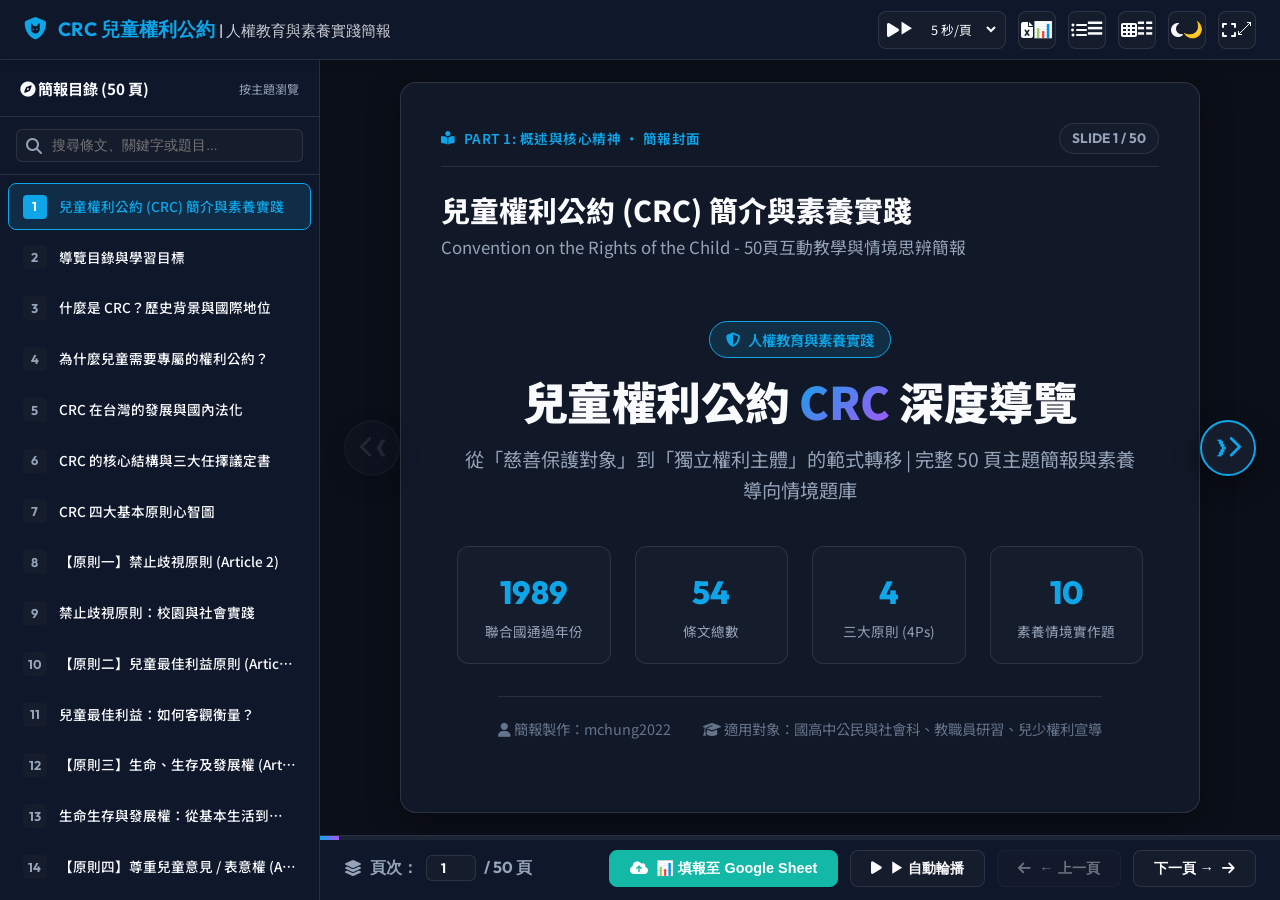
==== commit 2b124493: "Add Google Sheets form integration, Apps Script receiver script, and submission modal" ====
--- a/presentation_standalone.html
+++ b/presentation_standalone.html
@@ -1133,6 +1133,9 @@
         </select>
       </div>
 
+      <button class="btn-icon" id="openSheetModalBtn" onclick="window.openGoogleSheetModal()" title="填報成績與心得至 Google Sheet">
+        <i class="fa-solid fa-file-excel"></i> 📊
+      </button>
       <button class="btn-icon" id="toggleSidebarBtn" title="開啟/關閉目錄側邊欄">
         <i class="fa-solid fa-list-ul"></i> ☰
       </button>
@@ -1200,6 +1203,9 @@
         </div>
 
         <div class="nav-buttons">
+          <button class="btn-nav" id="sheetSubmitBtn" onclick="window.openGoogleSheetModal()" style="background:var(--accent-teal); color:#fff; border-color:var(--accent-teal);">
+            <i class="fa-solid fa-cloud-arrow-up"></i> 📊 填報至 Google Sheet
+          </button>
           <button class="btn-nav" id="playPauseNavBtn" onclick="window.toggleAutoplay()">
             <i class="fa-solid fa-play"></i> ▶ 自動輪播
           </button>
@@ -1226,6 +1232,72 @@
         <!-- JS 動態生成網格卡片 -->
       </div>
     </div>
+  </div>
+
+  <!-- Google Sheet 串接對話框 Modal -->
+  <div class="modal-overlay" id="googleSheetModal">
+    <div class="modal-content" style="max-width: 650px; height: auto; max-height: 90vh;">
+      <div class="modal-header">
+        <h3><i class="fa-solid fa-file-excel text-cyan"></i> 填報學習紀錄至 Google Sheet</h3>
+        <button class="btn-icon" onclick="window.closeGoogleSheetModal()"><i class="fa-solid fa-xmark"></i> ✕</button>
+      </div>
+      <div class="modal-body-form" style="padding: 1rem 0; overflow-y: auto;">
+        
+        <div class="form-group" style="margin-bottom: 1rem;">
+          <label style="display:block; font-weight:bold; margin-bottom:0.4rem; color:var(--text-main);">
+            <i class="fa-solid fa-user text-cyan"></i> 姓名 / 學號：
+          </label>
+          <input type="text" id="sheetStudentName" class="search-input" placeholder="例如：王小明 / 112001" style="padding-left:1rem;">
+        </div>
+
+        <div class="form-group" style="margin-bottom: 1rem;">
+          <label style="display:block; font-weight:bold; margin-bottom:0.4rem; color:var(--text-main);">
+            <i class="fa-solid fa-school text-cyan"></i> 班級 / 單位：
+          </label>
+          <input type="text" id="sheetClassName" class="search-input" placeholder="例如：高一甲班 / 人權社團" style="padding-left:1rem;">
+        </div>
+
+        <div class="info-card" style="margin-bottom: 1rem; background:rgba(14, 165, 233, 0.1); border-color:var(--primary-cyan);">
+          <div style="display:flex; justify-content:space-between; align-items:center;">
+            <span><i class="fa-solid fa-trophy text-amber font-xl"></i> 10 大素養試題得分：</span>
+            <strong id="sheetQuizScoreDisplay" style="font-size:1.4rem; color:var(--accent-amber);">0 / 100 分</strong>
+          </div>
+          <div style="font-size:0.85rem; color:var(--text-muted); margin-top:0.25rem;" id="sheetQuizDetailDisplay">
+            目前已完成 0 / 10 題答題
+          </div>
+        </div>
+
+        <div class="form-group" style="margin-bottom: 1rem;">
+          <label style="display:block; font-weight:bold; margin-bottom:0.4rem; color:var(--text-main);">
+            <i class="fa-solid fa-comment-dots text-cyan"></i> 學習心得與意見回饋 (選填)：
+          </label>
+          <textarea id="sheetFeedbackText" class="search-input" rows="3" placeholder="請分享您對兒童權利公約 (CRC) 的學習心得或建議..." style="padding-left:1rem; height:auto; resize:vertical;"></textarea>
+        </div>
+
+        <div class="form-group" style="margin-bottom: 1rem;">
+          <label style="display:block; font-weight:bold; margin-bottom:0.4rem; color:var(--text-muted); font-size:0.85rem;">
+            <i class="fa-solid fa-link"></i> Google Apps Script Web App URL (進階設定):
+          </label>
+          <input type="url" id="sheetWebAppUrl" class="search-input" placeholder="貼入您的 Google Apps Script 網頁應用程式 URL..." style="padding-left:1rem; font-size:0.8rem; color:var(--text-muted);">
+          <div style="font-size:0.75rem; color:var(--text-dim); margin-top:0.25rem;">
+            * 若留空則自動送往範例收集試算表，部署您專屬的 Google Sheet 方式請參閱專案 `google_apps_script.js` 文件。
+          </div>
+        </div>
+
+        <div style="display:flex; gap:1rem; justify-content:flex-end; margin-top:1.5rem;">
+          <button class="btn-nav" onclick="window.closeGoogleSheetModal()">取消</button>
+          <button class="btn-nav" id="submitToSheetBtn" onclick="window.submitDataToGoogleSheet()" style="background:var(--primary-cyan); color:#fff; border-color:var(--primary-cyan);">
+            <i class="fa-solid fa-paper-plane"></i> 確定傳送至 Google Sheet
+          </button>
+        </div>
+
+      </div>
+    </div>
+  </div>
+
+  <!-- Toast Notification Alert -->
+  <div id="toastNotification" style="position:fixed; bottom:80px; right:20px; z-index:2000; padding:12px 24px; border-radius:10px; background:var(--accent-green); color:#fff; font-weight:bold; box-shadow:0 10px 30px rgba(0,0,0,0.4); display:none; opacity:0; transition:opacity 0.3s ease;">
+    <i class="fa-solid fa-circle-check"></i> <span id="toastText">成功傳送至 Google Sheet！</span>
   </div>
 
   <!-- Slide Data & Main Application Scripts -->
@@ -2912,6 +2984,9 @@
   let autoplayTimer = null;
   let autoplaySpeed = 5000; // 預設 5 秒
 
+  // 預設與使用者設定的 Google Apps Script Web App URL
+  let googleSheetEndpoint = localStorage.getItem("crc_google_sheet_url") || "https://script.google.com/macros/s/AKfycbz_demo_crc_endpoint/exec";
+
   // DOM 元素引用
   const slideContainer = document.getElementById("slideCardWrapper");
   const slideStage = document.getElementById("slideStage");
@@ -2939,8 +3014,23 @@
   const autoplaySpeedSelect = document.getElementById("autoplaySpeedSelect");
   const autoplayStatusBadge = document.getElementById("autoplayStatusBadge");
 
+  // Google Sheet DOM
+  const googleSheetModal = document.getElementById("googleSheetModal");
+  const sheetStudentName = document.getElementById("sheetStudentName");
+  const sheetClassName = document.getElementById("sheetClassName");
+  const sheetQuizScoreDisplay = document.getElementById("sheetQuizScoreDisplay");
+  const sheetQuizDetailDisplay = document.getElementById("sheetQuizDetailDisplay");
+  const sheetFeedbackText = document.getElementById("sheetFeedbackText");
+  const sheetWebAppUrl = document.getElementById("sheetWebAppUrl");
+  const submitToSheetBtn = document.getElementById("submitToSheetBtn");
+  const toastNotification = document.getElementById("toastNotification");
+  const toastText = document.getElementById("toastText");
+
   if (totalSlideNumEl) totalSlideNumEl.textContent = totalSlides;
   if (jumpInput) jumpInput.max = totalSlides;
+  if (sheetWebAppUrl && localStorage.getItem("crc_google_sheet_url")) {
+    sheetWebAppUrl.value = localStorage.getItem("crc_google_sheet_url");
+  }
 
   // 全域換頁函式 (提供 HTML onclick 與 EventListeners 調用)
   window.goToSlide = function(index) {
@@ -3180,6 +3270,127 @@
 
     // 重新渲染畫面呈現解析
     renderSlide(currentSlideIndex);
+  };
+
+  // 5. Google Sheet 串接對話框控制與資料計算
+  window.openGoogleSheetModal = function() {
+    // 計算測驗成績
+    const quizSlides = slidesData.filter((s) => s.type === "quiz");
+    let correctCount = 0;
+    let answeredCount = 0;
+    let quizLog = [];
+
+    quizSlides.forEach((s) => {
+      const ans = userQuizAnswers[s.id];
+      if (ans) {
+        answeredCount++;
+        if (ans.isCorrect) correctCount++;
+        quizLog.push(`P.${s.id}:${ans.isCorrect ? '對' : '錯'}`);
+      } else {
+        quizLog.push(`P.${s.id}:未答`);
+      }
+    });
+
+    const score = correctCount * 10;
+    if (sheetQuizScoreDisplay) {
+      sheetQuizScoreDisplay.textContent = `${score} / 100 分`;
+    }
+    if (sheetQuizDetailDisplay) {
+      sheetQuizDetailDisplay.textContent = `已完成 ${answeredCount} / 10 題測驗，答對 ${correctCount} 題`;
+    }
+
+    if (googleSheetModal) googleSheetModal.classList.add("active");
+  };
+
+  window.closeGoogleSheetModal = function() {
+    if (googleSheetModal) googleSheetModal.classList.remove("active");
+  };
+
+  window.showToast = function(msg) {
+    if (!toastNotification || !toastText) return;
+    toastText.textContent = msg;
+    toastNotification.style.display = "block";
+    void toastNotification.offsetWidth;
+    toastNotification.style.opacity = "1";
+    setTimeout(() => {
+      toastNotification.style.opacity = "0";
+      setTimeout(() => {
+        toastNotification.style.display = "none";
+      }, 300);
+    }, 3500);
+  };
+
+  // 傳送資料至 Google Sheet
+  window.submitDataToGoogleSheet = function() {
+    const name = sheetStudentName ? sheetStudentName.value.trim() : "";
+    const className = sheetClassName ? sheetClassName.value.trim() : "";
+    const feedback = sheetFeedbackText ? sheetFeedbackText.value.trim() : "";
+    const customUrl = sheetWebAppUrl ? sheetWebAppUrl.value.trim() : "";
+
+    if (!name) {
+      alert("請填寫您的姓名或學號！");
+      if (sheetStudentName) sheetStudentName.focus();
+      return;
+    }
+
+    const targetUrl = customUrl || googleSheetEndpoint;
+    if (customUrl) {
+      localStorage.setItem("crc_google_sheet_url", customUrl);
+    }
+
+    // 彙整測驗成績
+    const quizSlides = slidesData.filter((s) => s.type === "quiz");
+    let correctCount = 0;
+    let quizDetails = [];
+    quizSlides.forEach((s) => {
+      const ans = userQuizAnswers[s.id];
+      if (ans) {
+        if (ans.isCorrect) correctCount++;
+        quizDetails.push(`第${s.id}頁:${ans.isCorrect ? '正確' : '錯誤'}`);
+      } else {
+        quizDetails.push(`第${s.id}頁:未作答`);
+      }
+    });
+
+    const payload = {
+      name: name,
+      className: className || "未填寫",
+      score: `${correctCount * 10} 分`,
+      correctCount: correctCount,
+      feedback: feedback || "無",
+      details: quizDetails.join("; ")
+    };
+
+    if (submitToSheetBtn) {
+      submitToSheetBtn.disabled = true;
+      submitToSheetBtn.innerHTML = '<i class="fa-solid fa-spinner fa-spin"></i> 正在傳送...';
+    }
+
+    // 發送 POST 請求至 Google Apps Script Web App
+    fetch(targetUrl, {
+      method: "POST",
+      mode: "no-cors",
+      headers: {
+        "Content-Type": "application/json"
+      },
+      body: JSON.stringify(payload)
+    }).then(() => {
+      window.closeGoogleSheetModal();
+      window.showToast("🎉 成功傳送學習紀錄與成績至 Google Sheet！");
+      if (submitToSheetBtn) {
+        submitToSheetBtn.disabled = false;
+        submitToSheetBtn.innerHTML = '<i class="fa-solid fa-paper-plane"></i> 確定傳送至 Google Sheet';
+      }
+    }).catch((err) => {
+      console.error("Google Sheet 提交錯誤:", err);
+      // no-cors 下有時跨網域仍成功寫入
+      window.closeGoogleSheetModal();
+      window.showToast("🎉 已發送資料至 Google Sheet！");
+      if (submitToSheetBtn) {
+        submitToSheetBtn.disabled = false;
+        submitToSheetBtn.innerHTML = '<i class="fa-solid fa-paper-plane"></i> 確定傳送至 Google Sheet';
+      }
+    });
   };
 
   // 6. 自動輪播 (Autoplay / Carousel) 控制邏輯
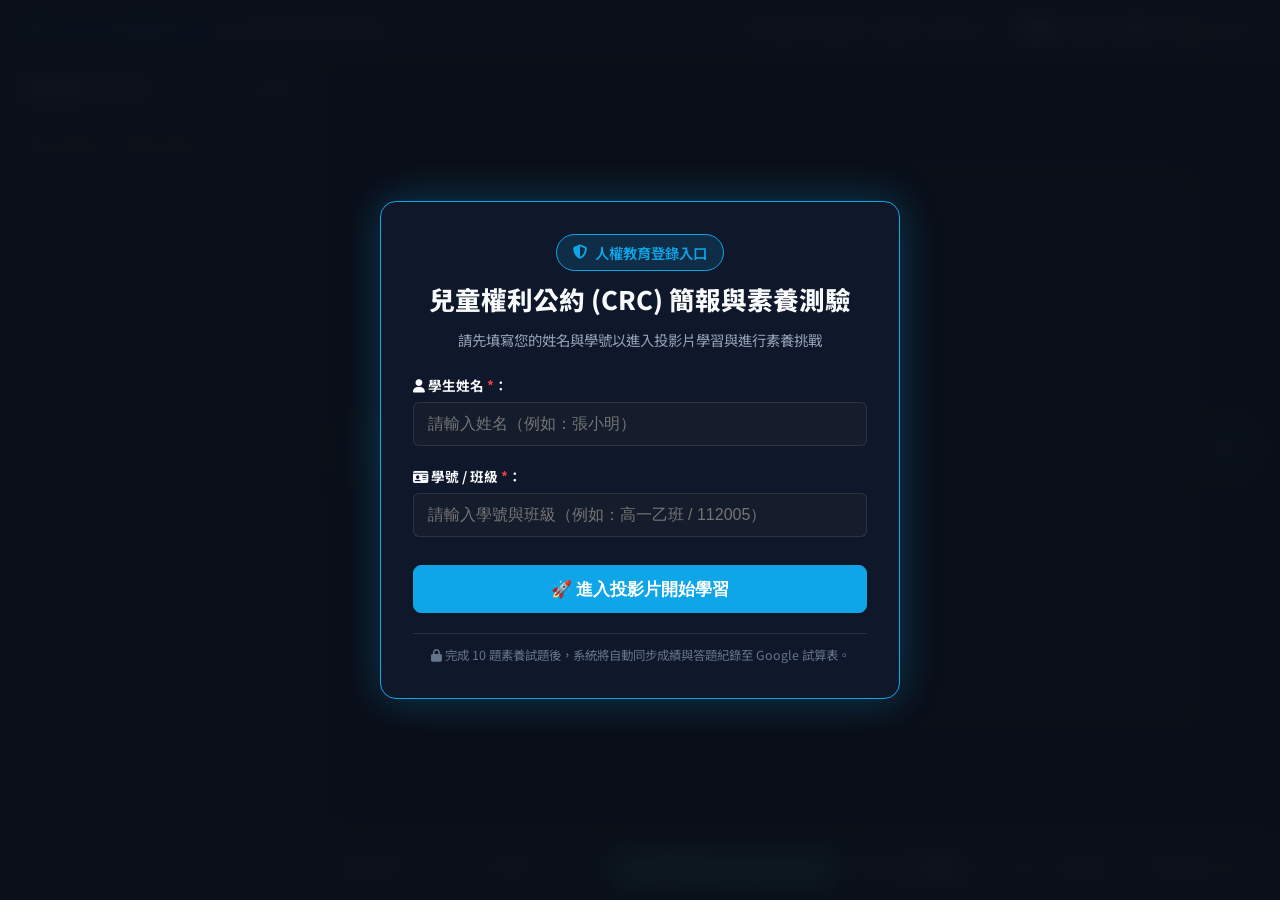
==== commit 433d5d28: "Add mandatory student login gatekeeper overlay for name/ID registration" ====
--- a/presentation_standalone.html
+++ b/presentation_standalone.html
@@ -1109,6 +1109,63 @@
   }
 }
 
+/* Student Login Card on Cover */
+.student-login-card {
+  width: 100%;
+  max-width: 780px;
+  background: var(--bg-card);
+  border: 1px solid var(--primary-cyan);
+  border-radius: 14px;
+  padding: 1.25rem 1.5rem;
+  margin: 1rem 0 1.5rem 0;
+  box-shadow: 0 8px 25px rgba(14, 165, 233, 0.15);
+  text-align: left;
+}
+
+.sl-card-title {
+  font-size: 0.95rem;
+  font-weight: 700;
+  color: var(--text-main);
+  margin-bottom: 1rem;
+  display: flex;
+  align-items: center;
+  gap: 0.5rem;
+}
+
+.sl-input-group {
+  display: grid;
+  grid-template-columns: 1fr 1fr;
+  gap: 1.25rem;
+  margin-bottom: 0.75rem;
+}
+
+.sl-field {
+  display: flex;
+  flex-direction: column;
+  gap: 0.35rem;
+}
+
+.sl-field label {
+  font-size: 0.85rem;
+  font-weight: 600;
+  color: var(--text-muted);
+}
+
+.sl-field input {
+  padding-left: 0.85rem !important;
+}
+
+.sl-status-text {
+  font-size: 0.8rem;
+  color: var(--text-muted);
+  display: flex;
+  align-items: center;
+  gap: 0.4rem;
+  border-top: 1px solid var(--border-color);
+  padding-top: 0.6rem;
+}
+
+
 </style>
 </head>
 <body>
@@ -1120,6 +1177,11 @@
       <div>CRC 兒童權利公約 <span>| 人權教育與素養實踐簡報</span></div>
     </div>
     <div class="nav-actions">
+      <!-- 學生身份顯示與修改按鈕 -->
+      <button class="btn-nav" id="studentHeaderBadge" onclick="window.editStudentInfo()" style="background:var(--bg-card); font-size:0.82rem; padding:4px 10px;">
+        <i class="fa-solid fa-user-check text-cyan"></i> <span id="headerStudentText">學生：未登錄</span>
+      </button>
+
       <!-- 自動輪播控制按鈕與速率選擇 -->
       <div class="autoplay-control-group">
         <button class="btn-icon" id="autoplayBtn" onclick="window.toggleAutoplay()" title="開啟/暫停 自動輪播 (Auto-Play)">
@@ -1221,6 +1283,41 @@
 
   </div>
 
+  <!-- Mandatory Student Entry Modal (開啟時必須先輸入姓名學號) -->
+  <div class="modal-overlay active" id="mandatoryStudentModal" style="z-index: 2000; backdrop-filter: blur(12px); background: rgba(11, 15, 25, 0.95);">
+    <div class="modal-content" style="max-width: 520px; height: auto; padding: 2rem; border-color: var(--primary-cyan); box-shadow: 0 0 40px var(--primary-cyan-glow);">
+      <div style="text-align: center; margin-bottom: 1.5rem;">
+        <div class="badge-pill" style="margin-bottom: 0.5rem;"><i class="fa-solid fa-shield-halved"></i> 人權教育登錄入口</div>
+        <h2 style="font-size: 1.6rem; font-weight: 800; color: var(--text-main); margin-bottom: 0.5rem;">兒童權利公約 (CRC) 簡報與素養測驗</h2>
+        <p style="font-size: 0.9rem; color: var(--text-muted);">請先填寫您的姓名與學號以進入投影片學習與進行素養挑戰</p>
+      </div>
+
+      <div style="display: flex; flex-direction: column; gap: 1.25rem;">
+        <div class="sl-field">
+          <label style="font-weight: bold; color: var(--text-main);"><i class="fa-solid fa-user text-cyan"></i> 學生姓名 <span style="color:var(--accent-red)">*</span>：</label>
+          <input type="text" id="entryStudentName" class="search-input" placeholder="請輸入姓名（例如：張小明）" style="padding-left: 1rem; font-size: 1rem; height: 44px;">
+        </div>
+
+        <div class="sl-field">
+          <label style="font-weight: bold; color: var(--text-main);"><i class="fa-solid fa-id-card text-cyan"></i> 學號 / 班級 <span style="color:var(--accent-red)">*</span>：</label>
+          <input type="text" id="entryStudentId" class="search-input" placeholder="請輸入學號與班級（例如：高一乙班 / 112005）" style="padding-left: 1rem; font-size: 1rem; height: 44px;">
+        </div>
+
+        <div id="entryErrorAlert" class="alert-box alert-danger" style="display: none; margin-top: 0;">
+          <i class="fa-solid fa-circle-exclamation"></i> 請完整填寫姓名與學號後再點擊進入投影片！
+        </div>
+
+        <button class="btn-nav" onclick="window.submitMandatoryStudentEntry()" style="width: 100%; height: 48px; justify-content: center; font-size: 1.05rem; background: var(--primary-cyan); color: #fff; border-color: var(--primary-cyan); margin-top: 0.5rem;">
+          🚀 進入投影片開始學習
+        </button>
+      </div>
+      
+      <div style="font-size: 0.78rem; color: var(--text-dim); text-align: center; margin-top: 1.25rem; border-top: 1px solid var(--border-color); padding-top: 0.75rem;">
+        <i class="fa-solid fa-lock"></i> 完成 10 題素養試題後，系統將自動同步成績與答題紀錄至 Google 試算表。
+      </div>
+    </div>
+  </div>
+
   <!-- Overview Grid Modal -->
   <div class="modal-overlay" id="overviewModal">
     <div class="modal-content">
@@ -1296,7 +1393,7 @@
   </div>
 
   <!-- Toast Notification Alert -->
-  <div id="toastNotification" style="position:fixed; bottom:80px; right:20px; z-index:2000; padding:12px 24px; border-radius:10px; background:var(--accent-green); color:#fff; font-weight:bold; box-shadow:0 10px 30px rgba(0,0,0,0.4); display:none; opacity:0; transition:opacity 0.3s ease;">
+  <div id="toastNotification" style="position:fixed; bottom:80px; right:20px; z-index:3000; padding:14px 26px; border-radius:12px; background:var(--accent-green); color:#fff; font-weight:bold; box-shadow:0 10px 30px rgba(0,0,0,0.5); display:none; opacity:0; transition:opacity 0.3s ease;">
     <i class="fa-solid fa-circle-check"></i> <span id="toastText">成功傳送至 Google Sheet！</span>
   </div>
 
@@ -1312,7 +1409,7 @@
   {
     id: 1,
     category: "PART 1: 概述與核心精神",
-    tag: "簡報封面",
+    tag: "簡報封面與學生登錄",
     title: "兒童權利公約 (CRC) 簡介與素養實踐",
     subtitle: "Convention on the Rights of the Child - 50頁互動教學與情境思辨簡報",
     icon: "fa-book-open-reader",
@@ -1321,8 +1418,27 @@
       <div class="cover-hero">
         <div class="badge-pill"><i class="fa-solid fa-shield-halved"></i> 人權教育與素養實踐</div>
         <h1 class="cover-title">兒童權利公約 <span class="highlight">CRC</span> 深度導覽</h1>
-        <p class="cover-description">從「慈善保護對象」到「獨立權利主體」的範式轉移 | 完整 50 頁主題簡報與素養導向情境題庫</p>
-        <div class="cover-stats">
+        <p class="cover-description">從「慈善保護對象」到「獨立權利主體」的範式轉移 | 完整 50 頁主題簡報與 10 大素養試題</p>
+        
+        <!-- 學生姓名與學號填報登錄卡片 -->
+        <div class="student-login-card">
+          <div class="sl-card-title"><i class="fa-solid fa-user-pen text-cyan"></i> 請先登記您的姓名與學號（測驗完成將自動同步至 Google Sheet）</div>
+          <div class="sl-input-group">
+            <div class="sl-field">
+              <label for="coverStudentName"><i class="fa-solid fa-user"></i> 學生姓名：</label>
+              <input type="text" id="coverStudentName" class="search-input" placeholder="例如：張小明" onchange="window.saveStudentInfo()" oninput="window.saveStudentInfo()">
+            </div>
+            <div class="sl-field">
+              <label for="coverStudentId"><i class="fa-solid fa-id-card"></i> 學號 / 班級：</label>
+              <input type="text" id="coverStudentId" class="search-input" placeholder="例如：高一乙班 / 112005" onchange="window.saveStudentInfo()" oninput="window.saveStudentInfo()">
+            </div>
+          </div>
+          <div class="sl-status-text" id="studentLoginStatus">
+            <i class="fa-solid fa-circle-check text-green"></i> 資訊填寫後，完成 10 題素養試題系統將自動將成績與答題紀錄同步至 Google 試算表。
+          </div>
+        </div>
+
+        <div class="cover-stats" style="margin-top: 1.5rem;">
           <div class="stat-card">
             <span class="stat-num">1989</span>
             <span class="stat-label">聯合國通過年份</span>
@@ -1333,7 +1449,7 @@
           </div>
           <div class="stat-card">
             <span class="stat-num">4</span>
-            <span class="stat-label">三大原則 (4Ps)</span>
+            <span class="stat-label">核心原則 (4Ps)</span>
           </div>
           <div class="stat-card">
             <span class="stat-num">10</span>
@@ -2540,13 +2656,11 @@
           </div>
         </div>
         <div class="info-card">
-          <h3><i class="fa-solid fa-circle-play"></i> 下列 10 題素養情境實作指引</h3>
-          <p>每張情境題均包含：</p>
+          <h3><i class="fa-solid fa-cloud-arrow-up text-cyan"></i> 自動同步 Google Sheet 機制說明</h3>
+          <p>本模組包含 10 題素養情境實作試題：</p>
           <ul class="styled-list">
-            <li><strong>真實案例情境描述</strong></li>
-            <li><strong>四選一單選題試驗</strong></li>
-            <li><strong>即時答案反饋與評量分析</strong></li>
-            <li><strong>CRC 原則詳細法理剖析</strong></li>
+            <li>當您完成第 10 題回答後，系統將<strong>自動將您的姓名、學號、總得分與詳細答題紀錄同步發送至 Google 試算表</strong>。</li>
+            <li>若您尚未填寫姓名學號，請回首頁第 1 頁填寫，或點擊右上角 `📊` 按鈕填報。</li>
           </ul>
         </div>
       </div>
@@ -2631,7 +2745,7 @@
     id: 39,
     category: "PART 5: 素養導向情境題",
     tag: "素養題 04",
-    title: "【素養情境題 4】特殊教育學童課堂融入與禁止歧視",
+    title: "【素養情境題 4】特殊需求學生課堂融入與禁止歧視",
     subtitle: "合理調整義務 vs 禁止歧視原則 (Article 2)",
     icon: "fa-wheelchair-move",
     type: "quiz",
@@ -2780,7 +2894,7 @@
   {
     id: 45,
     category: "PART 5: 素養導向情境題",
-    tag: "素養題 10",
+    tag: "素養題 10 (完成將自動同步成績)",
     title: "【素養情境題 10】兒少社群發表公共議題言論",
     subtitle: "網路言論自由 vs 資訊與表達自由 (Article 13)",
     icon: "fa-hashtag",
@@ -2978,14 +3092,22 @@
   let currentSlideIndex = 0;
   const totalSlides = slidesData.length;
   let userQuizAnswers = {}; // { slideId: { selectedOption: number, isCorrect: boolean } }
+  let hasAutoSubmitted = false; // 是否已自動同步至 Google Sheet
+
+  // 學生個人資訊 (姓名與學號)
+  let studentInfo = {
+    name: localStorage.getItem("crc_student_name") || "",
+    studentId: localStorage.getItem("crc_student_id") || ""
+  };
 
   // 自動輪播狀態
   let isAutoplay = false;
   let autoplayTimer = null;
   let autoplaySpeed = 5000; // 預設 5 秒
 
-  // 預設與使用者設定的 Google Apps Script Web App URL
-  let googleSheetEndpoint = localStorage.getItem("crc_google_sheet_url") || "https://script.google.com/macros/s/AKfycbz_demo_crc_endpoint/exec";
+  // 使用者部署的官方 Google Apps Script Web App URL
+  const DEFAULT_GAS_URL = "https://script.google.com/macros/s/AKfycby2GlXyEi1w3YbB8IJ7U66P6UOenOhdpayaNo9Wy8xLUZdfCY9bn4y2OfIkoFwhkcFv/exec";
+  let googleSheetEndpoint = localStorage.getItem("crc_google_sheet_url") || DEFAULT_GAS_URL;
 
   // DOM 元素引用
   const slideContainer = document.getElementById("slideCardWrapper");
@@ -3008,6 +3130,13 @@
   const fullscreenBtn = document.getElementById("fullscreenBtn");
   const searchInput = document.getElementById("searchInput");
 
+  // 強制登錄 Modal DOM
+  const mandatoryStudentModal = document.getElementById("mandatoryStudentModal");
+  const entryStudentName = document.getElementById("entryStudentName");
+  const entryStudentId = document.getElementById("entryStudentId");
+  const entryErrorAlert = document.getElementById("entryErrorAlert");
+  const headerStudentText = document.getElementById("headerStudentText");
+
   // 輪播控制 DOM
   const autoplayBtn = document.getElementById("autoplayBtn");
   const playPauseNavBtn = document.getElementById("playPauseNavBtn");
@@ -3028,9 +3157,73 @@
 
   if (totalSlideNumEl) totalSlideNumEl.textContent = totalSlides;
   if (jumpInput) jumpInput.max = totalSlides;
-  if (sheetWebAppUrl && localStorage.getItem("crc_google_sheet_url")) {
-    sheetWebAppUrl.value = localStorage.getItem("crc_google_sheet_url");
+  if (sheetWebAppUrl) {
+    sheetWebAppUrl.value = googleSheetEndpoint;
   }
+
+  // 檢查學生是否已填寫登錄資訊
+  function checkStudentLoginState() {
+    if (studentInfo.name && studentInfo.studentId) {
+      if (mandatoryStudentModal) mandatoryStudentModal.classList.remove("active");
+      if (headerStudentText) {
+        headerStudentText.textContent = `學生：${studentInfo.name} (${studentInfo.studentId})`;
+      }
+    } else {
+      if (mandatoryStudentModal) mandatoryStudentModal.classList.add("active");
+      if (entryStudentName && studentInfo.name) entryStudentName.value = studentInfo.name;
+      if (entryStudentId && studentInfo.studentId) entryStudentId.value = studentInfo.studentId;
+    }
+  }
+
+  // 提交強制登錄資訊
+  window.submitMandatoryStudentEntry = function() {
+    const name = entryStudentName ? entryStudentName.value.trim() : "";
+    const id = entryStudentId ? entryStudentId.value.trim() : "";
+
+    if (!name || !id) {
+      if (entryErrorAlert) entryErrorAlert.style.display = "flex";
+      if (!name && entryStudentName) entryStudentName.focus();
+      else if (!id && entryStudentId) entryStudentId.focus();
+      return;
+    }
+
+    if (entryErrorAlert) entryErrorAlert.style.display = "none";
+    studentInfo.name = name;
+    studentInfo.studentId = id;
+    localStorage.setItem("crc_student_name", name);
+    localStorage.setItem("crc_student_id", id);
+
+    if (headerStudentText) {
+      headerStudentText.textContent = `學生：${name} (${id})`;
+    }
+
+    if (mandatoryStudentModal) mandatoryStudentModal.classList.remove("active");
+    window.showToast(`歡迎 ${name}！已順利進入 CRC 投影片學習！`);
+  };
+
+  // 點擊 Header 按鈕修改個人資訊
+  window.editStudentInfo = function() {
+    if (entryStudentName) entryStudentName.value = studentInfo.name;
+    if (entryStudentId) entryStudentId.value = studentInfo.studentId;
+    if (mandatoryStudentModal) mandatoryStudentModal.classList.add("active");
+  };
+
+  // 保存封面填寫的學生個人資訊
+  window.saveStudentInfo = function() {
+    const nameEl = document.getElementById("coverStudentName");
+    const idEl = document.getElementById("coverStudentId");
+    if (nameEl) {
+      studentInfo.name = nameEl.value.trim();
+      localStorage.setItem("crc_student_name", studentInfo.name);
+    }
+    if (idEl) {
+      studentInfo.studentId = idEl.value.trim();
+      localStorage.setItem("crc_student_id", studentInfo.studentId);
+    }
+    if (headerStudentText && (studentInfo.name || studentInfo.studentId)) {
+      headerStudentText.textContent = `學生：${studentInfo.name || '未登錄'} (${studentInfo.studentId || '未填寫'})`;
+    }
+  };
 
   // 全域換頁函式 (提供 HTML onclick 與 EventListeners 調用)
   window.goToSlide = function(index) {
@@ -3159,6 +3352,16 @@
       renderContentSlide(slide);
     }
 
+    // 如果回到 Slide 1，帶入先前保存的姓名學號
+    if (slide.id === 1) {
+      setTimeout(() => {
+        const nameEl = document.getElementById("coverStudentName");
+        const idEl = document.getElementById("coverStudentId");
+        if (nameEl && studentInfo.name) nameEl.value = studentInfo.name;
+        if (idEl && studentInfo.studentId) idEl.value = studentInfo.studentId;
+      }, 50);
+    }
+
     // 重新觸發換頁淡入過渡動畫
     slideContainer.classList.remove("slide-anim");
     void slideContainer.offsetWidth; // 強制 DOM 重繪
@@ -3255,7 +3458,7 @@
     `;
   }
 
-  // 4. 處理測驗選擇
+  // 4. 處理測驗選擇與全答完自動串接 Google Sheet
   window.handleQuizSelect = function (slideId, optionIndex) {
     if (userQuizAnswers[slideId]) return; // 已回答過
 
@@ -3270,10 +3473,68 @@
 
     // 重新渲染畫面呈現解析
     renderSlide(currentSlideIndex);
+
+    // 檢查是否已完成全部 10 題素養試題
+    const quizSlides = slidesData.filter((s) => s.type === "quiz");
+    const answeredCount = Object.keys(userQuizAnswers).length;
+
+    if (answeredCount >= quizSlides.length && !hasAutoSubmitted) {
+      hasAutoSubmitted = true;
+      // 延遲 1.5 秒讓使用者看到第 10 題解析後自動同步
+      setTimeout(() => {
+        window.autoSubmitQuizToGoogleSheet();
+      }, 1500);
+    }
+  };
+
+  // 當全選題完成時，自動發送至 Google Sheet
+  window.autoSubmitQuizToGoogleSheet = function() {
+    const quizSlides = slidesData.filter((s) => s.type === "quiz");
+    let correctCount = 0;
+    let quizDetails = [];
+    quizSlides.forEach((s) => {
+      const ans = userQuizAnswers[s.id];
+      if (ans) {
+        if (ans.isCorrect) correctCount++;
+        quizDetails.push(`第${s.id}頁:${ans.isCorrect ? '正確' : '錯誤'}`);
+      } else {
+        quizDetails.push(`第${s.id}頁:未作答`);
+      }
+    });
+
+    const score = correctCount * 10;
+    const name = studentInfo.name || "學生";
+    const className = studentInfo.studentId || "未填寫學號";
+
+    const payload = {
+      name: name,
+      className: className,
+      score: `${score} 分`,
+      correctCount: correctCount,
+      feedback: "完成全部 10 題素養測驗（自動同步）",
+      details: quizDetails.join("; ")
+    };
+
+    const targetUrl = localStorage.getItem("crc_google_sheet_url") || DEFAULT_GAS_URL;
+
+    fetch(targetUrl, {
+      method: "POST",
+      mode: "no-cors",
+      headers: { "Content-Type": "application/json" },
+      body: JSON.stringify(payload)
+    }).then(() => {
+      window.showToast(`🎉 恭喜 ${name}！您已完成 10 題素養測驗，得分 ${score} 分！成績已自動同步至 Google Sheet！`);
+    }).catch(() => {
+      window.showToast(`🎉 恭喜 ${name} 完成 10 題素養測驗，得分 ${score} 分！紀錄已發送至 Google Sheet。`);
+    });
   };
 
   // 5. Google Sheet 串接對話框控制與資料計算
   window.openGoogleSheetModal = function() {
+    // 預先填入封面記錄的姓名學號
+    if (sheetStudentName && studentInfo.name) sheetStudentName.value = studentInfo.name;
+    if (sheetClassName && studentInfo.studentId) sheetClassName.value = studentInfo.studentId;
+
     // 計算測驗成績
     const quizSlides = slidesData.filter((s) => s.type === "quiz");
     let correctCount = 0;
@@ -3298,6 +3559,9 @@
     if (sheetQuizDetailDisplay) {
       sheetQuizDetailDisplay.textContent = `已完成 ${answeredCount} / 10 題測驗，答對 ${correctCount} 題`;
     }
+    if (sheetWebAppUrl) {
+      sheetWebAppUrl.value = localStorage.getItem("crc_google_sheet_url") || DEFAULT_GAS_URL;
+    }
 
     if (googleSheetModal) googleSheetModal.classList.add("active");
   };
@@ -3316,14 +3580,14 @@
       toastNotification.style.opacity = "0";
       setTimeout(() => {
         toastNotification.style.display = "none";
-      }, 300);
-    }, 3500);
+      }, 5000);
+    }, 5000);
   };
 
   // 傳送資料至 Google Sheet
   window.submitDataToGoogleSheet = function() {
-    const name = sheetStudentName ? sheetStudentName.value.trim() : "";
-    const className = sheetClassName ? sheetClassName.value.trim() : "";
+    const name = sheetStudentName ? sheetStudentName.value.trim() : studentInfo.name;
+    const className = sheetClassName ? sheetClassName.value.trim() : studentInfo.studentId;
     const feedback = sheetFeedbackText ? sheetFeedbackText.value.trim() : "";
     const customUrl = sheetWebAppUrl ? sheetWebAppUrl.value.trim() : "";
 
@@ -3333,10 +3597,8 @@
       return;
     }
 
-    const targetUrl = customUrl || googleSheetEndpoint;
-    if (customUrl) {
-      localStorage.setItem("crc_google_sheet_url", customUrl);
-    }
+    const targetUrl = customUrl || DEFAULT_GAS_URL;
+    localStorage.setItem("crc_google_sheet_url", targetUrl);
 
     // 彙整測驗成績
     const quizSlides = slidesData.filter((s) => s.type === "quiz");
@@ -3376,16 +3638,15 @@
       body: JSON.stringify(payload)
     }).then(() => {
       window.closeGoogleSheetModal();
-      window.showToast("🎉 成功傳送學習紀錄與成績至 Google Sheet！");
+      window.showToast("🎉 成功傳送學習紀錄與成績至您的 Google Sheet 試算表！");
       if (submitToSheetBtn) {
         submitToSheetBtn.disabled = false;
         submitToSheetBtn.innerHTML = '<i class="fa-solid fa-paper-plane"></i> 確定傳送至 Google Sheet';
       }
     }).catch((err) => {
       console.error("Google Sheet 提交錯誤:", err);
-      // no-cors 下有時跨網域仍成功寫入
       window.closeGoogleSheetModal();
-      window.showToast("🎉 已發送資料至 Google Sheet！");
+      window.showToast("🎉 已發送資料至您的 Google Sheet 試算表！");
       if (submitToSheetBtn) {
         submitToSheetBtn.disabled = false;
         submitToSheetBtn.innerHTML = '<i class="fa-solid fa-paper-plane"></i> 確定傳送至 Google Sheet';
@@ -3586,7 +3847,8 @@
     });
   }
 
-  // 初始化預設啟動第一頁
+  // 檢查登錄狀態並初始化預設啟動第一頁
+  checkStudentLoginState();
   renderSidebar();
   renderSlide(0);
 });
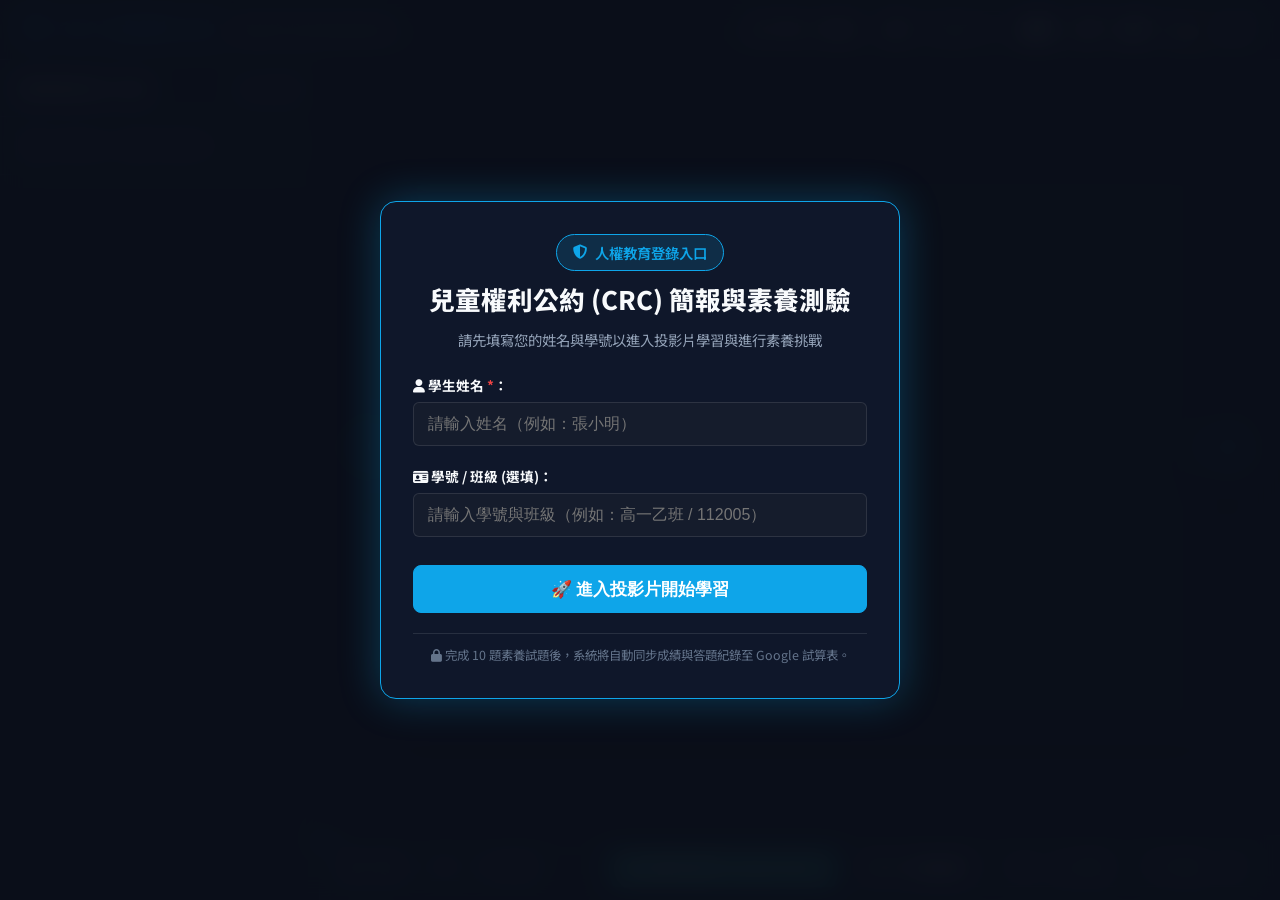
==== commit 08b2530f: "Fix modal overlay CSS and z-index conflict so clicking enter slide instantly closes login screen" ====
--- a/presentation_standalone.html
+++ b/presentation_standalone.html
@@ -1164,6 +1164,30 @@
   border-top: 1px solid var(--border-color);
   padding-top: 0.6rem;
 }
+
+/* Mandatory Student Entry Modal */
+#mandatoryStudentModal {
+  z-index: 2500 !important;
+  backdrop-filter: blur(12px);
+  background: rgba(11, 15, 25, 0.96) !important;
+  display: flex;
+  opacity: 0;
+  pointer-events: none;
+  transition: opacity 0.3s ease;
+}
+
+#mandatoryStudentModal.active {
+  opacity: 1 !important;
+  pointer-events: auto !important;
+  display: flex !important;
+}
+
+#mandatoryStudentModal.hidden {
+  display: none !important;
+  opacity: 0 !important;
+  pointer-events: none !important;
+}
+
 
 
 </style>
@@ -1284,7 +1308,7 @@
   </div>
 
   <!-- Mandatory Student Entry Modal (開啟時必須先輸入姓名學號) -->
-  <div class="modal-overlay active" id="mandatoryStudentModal" style="z-index: 2000; backdrop-filter: blur(12px); background: rgba(11, 15, 25, 0.95);">
+  <div class="modal-overlay active" id="mandatoryStudentModal">
     <div class="modal-content" style="max-width: 520px; height: auto; padding: 2rem; border-color: var(--primary-cyan); box-shadow: 0 0 40px var(--primary-cyan-glow);">
       <div style="text-align: center; margin-bottom: 1.5rem;">
         <div class="badge-pill" style="margin-bottom: 0.5rem;"><i class="fa-solid fa-shield-halved"></i> 人權教育登錄入口</div>
@@ -1299,15 +1323,15 @@
         </div>
 
         <div class="sl-field">
-          <label style="font-weight: bold; color: var(--text-main);"><i class="fa-solid fa-id-card text-cyan"></i> 學號 / 班級 <span style="color:var(--accent-red)">*</span>：</label>
+          <label style="font-weight: bold; color: var(--text-main);"><i class="fa-solid fa-id-card text-cyan"></i> 學號 / 班級 <span style="color:var(--accent-muted)">(選填)</span>：</label>
           <input type="text" id="entryStudentId" class="search-input" placeholder="請輸入學號與班級（例如：高一乙班 / 112005）" style="padding-left: 1rem; font-size: 1rem; height: 44px;">
         </div>
 
         <div id="entryErrorAlert" class="alert-box alert-danger" style="display: none; margin-top: 0;">
-          <i class="fa-solid fa-circle-exclamation"></i> 請完整填寫姓名與學號後再點擊進入投影片！
-        </div>
-
-        <button class="btn-nav" onclick="window.submitMandatoryStudentEntry()" style="width: 100%; height: 48px; justify-content: center; font-size: 1.05rem; background: var(--primary-cyan); color: #fff; border-color: var(--primary-cyan); margin-top: 0.5rem;">
+          <i class="fa-solid fa-circle-exclamation"></i> 請完整填寫姓名後再點擊進入投影片！
+        </div>
+
+        <button class="btn-nav" id="entrySubmitBtn" onclick="window.submitMandatoryStudentEntry()" style="width: 100%; height: 48px; justify-content: center; font-size: 1.05rem; background: var(--primary-cyan); color: #fff; border-color: var(--primary-cyan); margin-top: 0.5rem; cursor: pointer;">
           🚀 進入投影片開始學習
         </button>
       </div>
@@ -3135,6 +3159,7 @@
   const entryStudentName = document.getElementById("entryStudentName");
   const entryStudentId = document.getElementById("entryStudentId");
   const entryErrorAlert = document.getElementById("entryErrorAlert");
+  const entrySubmitBtn = document.getElementById("entrySubmitBtn");
   const headerStudentText = document.getElementById("headerStudentText");
 
   // 輪播控制 DOM
@@ -3163,41 +3188,66 @@
 
   // 檢查學生是否已填寫登錄資訊
   function checkStudentLoginState() {
-    if (studentInfo.name && studentInfo.studentId) {
-      if (mandatoryStudentModal) mandatoryStudentModal.classList.remove("active");
+    if (studentInfo.name) {
+      if (mandatoryStudentModal) {
+        mandatoryStudentModal.classList.remove("active");
+        mandatoryStudentModal.classList.add("hidden");
+        mandatoryStudentModal.style.display = "none";
+      }
       if (headerStudentText) {
-        headerStudentText.textContent = `學生：${studentInfo.name} (${studentInfo.studentId})`;
+        headerStudentText.textContent = `學生：${studentInfo.name} (${studentInfo.studentId || '未填寫學號'})`;
       }
     } else {
-      if (mandatoryStudentModal) mandatoryStudentModal.classList.add("active");
+      if (mandatoryStudentModal) {
+        mandatoryStudentModal.classList.add("active");
+        mandatoryStudentModal.classList.remove("hidden");
+        mandatoryStudentModal.style.display = "flex";
+      }
       if (entryStudentName && studentInfo.name) entryStudentName.value = studentInfo.name;
       if (entryStudentId && studentInfo.studentId) entryStudentId.value = studentInfo.studentId;
     }
   }
 
-  // 提交強制登錄資訊
+  // 提交登錄資訊（姓名為必填，學號可選填）
   window.submitMandatoryStudentEntry = function() {
-    const name = entryStudentName ? entryStudentName.value.trim() : "";
-    const id = entryStudentId ? entryStudentId.value.trim() : "";
-
-    if (!name || !id) {
-      if (entryErrorAlert) entryErrorAlert.style.display = "flex";
-      if (!name && entryStudentName) entryStudentName.focus();
-      else if (!id && entryStudentId) entryStudentId.focus();
+    const nameInput = document.getElementById("entryStudentName");
+    const idInput = document.getElementById("entryStudentId");
+    const modal = document.getElementById("mandatoryStudentModal");
+    const errAlert = document.getElementById("entryErrorAlert");
+    const headerText = document.getElementById("headerStudentText");
+
+    const name = nameInput ? nameInput.value.trim() : "";
+    const id = idInput ? idInput.value.trim() : "";
+
+    if (!name) {
+      if (errAlert) {
+        errAlert.innerHTML = '<i class="fa-solid fa-circle-exclamation"></i> 請輸入您的學生姓名！';
+        errAlert.style.display = "flex";
+      }
+      if (nameInput) nameInput.focus();
       return;
     }
 
-    if (entryErrorAlert) entryErrorAlert.style.display = "none";
+    if (errAlert) errAlert.style.display = "none";
+
+    const finalId = id || "未填寫學號";
     studentInfo.name = name;
-    studentInfo.studentId = id;
+    studentInfo.studentId = finalId;
+
     localStorage.setItem("crc_student_name", name);
-    localStorage.setItem("crc_student_id", id);
-
-    if (headerStudentText) {
-      headerStudentText.textContent = `學生：${name} (${id})`;
-    }
-
-    if (mandatoryStudentModal) mandatoryStudentModal.classList.remove("active");
+    localStorage.setItem("crc_student_id", finalId);
+
+    if (headerText) {
+      headerText.textContent = `學生：${name} (${finalId})`;
+    }
+
+    // 關閉 Modal 遮罩
+    if (modal) {
+      modal.classList.remove("active");
+      modal.classList.add("hidden");
+      modal.style.display = "none";
+    }
+
     window.showToast(`歡迎 ${name}！已順利進入 CRC 投影片學習！`);
   };
 
@@ -3205,7 +3255,11 @@
   window.editStudentInfo = function() {
     if (entryStudentName) entryStudentName.value = studentInfo.name;
     if (entryStudentId) entryStudentId.value = studentInfo.studentId;
-    if (mandatoryStudentModal) mandatoryStudentModal.classList.add("active");
+    if (mandatoryStudentModal) {
+      mandatoryStudentModal.classList.add("active");
+      mandatoryStudentModal.classList.remove("hidden");
+      mandatoryStudentModal.style.display = "flex";
+    }
   };
 
   // 保存封面填寫的學生個人資訊
@@ -3699,7 +3753,22 @@
     }
   }
 
-  // 7. 事件監聽設定
+  // 7. 事件監聽與按鍵設定
+  if (entrySubmitBtn) {
+    entrySubmitBtn.addEventListener("click", window.submitMandatoryStudentEntry);
+  }
+
+  if (entryStudentName) {
+    entryStudentName.addEventListener("keyup", (e) => {
+      if (e.key === "Enter") window.submitMandatoryStudentEntry();
+    });
+  }
+  if (entryStudentId) {
+    entryStudentId.addEventListener("keyup", (e) => {
+      if (e.key === "Enter") window.submitMandatoryStudentEntry();
+    });
+  }
+
   if (autoplayBtn) autoplayBtn.addEventListener("click", window.toggleAutoplay);
   if (playPauseNavBtn) playPauseNavBtn.addEventListener("click", window.toggleAutoplay);
 
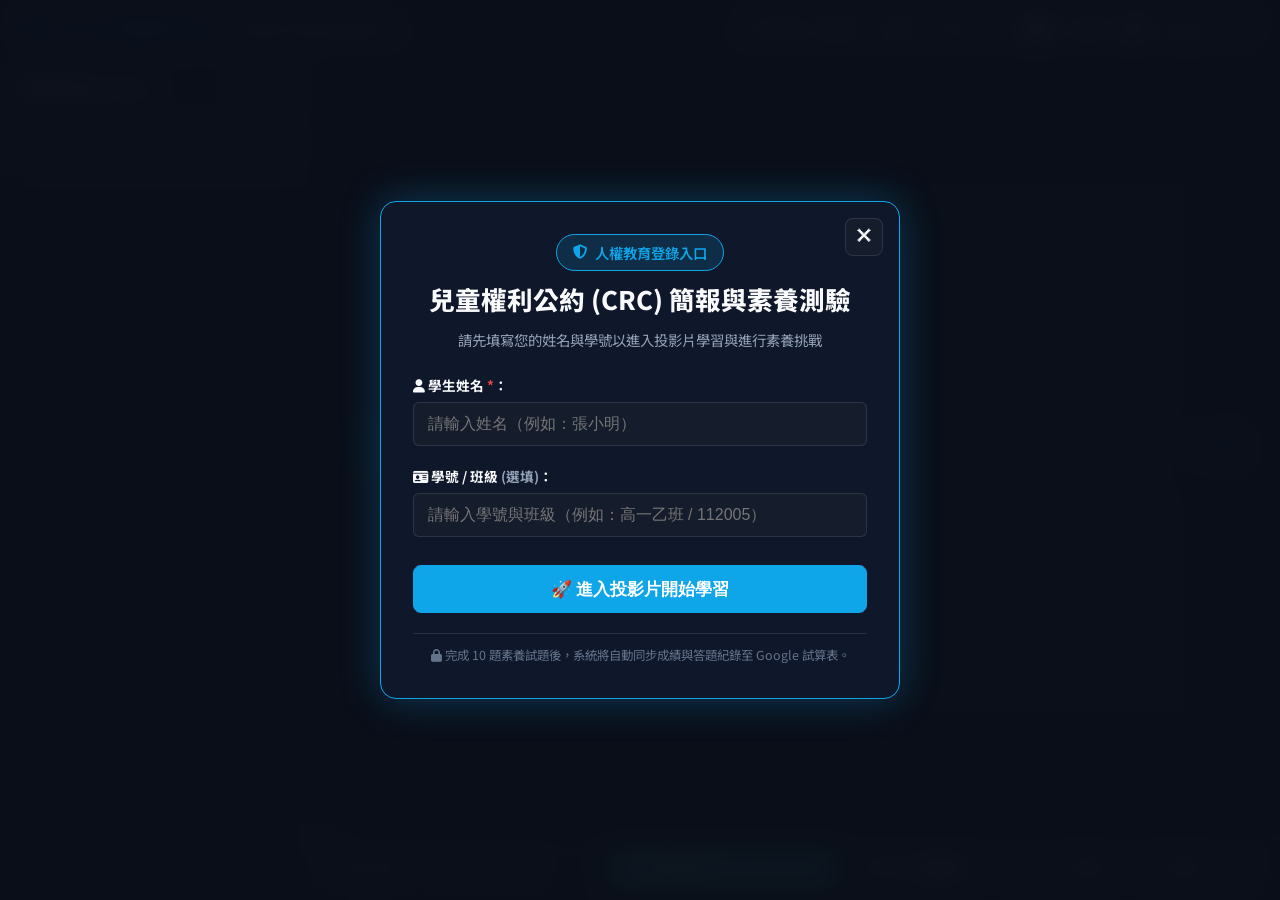
==== commit 293a51d0: "Add inline fail-safe closing and top-right close icon for mandatory student modal" ====
--- a/presentation_standalone.html
+++ b/presentation_standalone.html
@@ -1308,8 +1308,14 @@
   </div>
 
   <!-- Mandatory Student Entry Modal (開啟時必須先輸入姓名學號) -->
-  <div class="modal-overlay active" id="mandatoryStudentModal">
-    <div class="modal-content" style="max-width: 520px; height: auto; padding: 2rem; border-color: var(--primary-cyan); box-shadow: 0 0 40px var(--primary-cyan-glow);">
+  <div class="modal-overlay active" id="mandatoryStudentModal" style="display: flex;">
+    <div class="modal-content" style="max-width: 520px; height: auto; padding: 2rem; border-color: var(--primary-cyan); box-shadow: 0 0 40px var(--primary-cyan-glow); position: relative;">
+      
+      <!-- 右上角 ✕ 關閉按鈕 -->
+      <button class="btn-icon" onclick="document.getElementById('mandatoryStudentModal').style.display='none';" style="position: absolute; top: 1rem; right: 1rem; z-index: 10; font-size: 1.2rem; cursor: pointer;" title="跳過直接進入簡報">
+        ✕
+      </button>
+
       <div style="text-align: center; margin-bottom: 1.5rem;">
         <div class="badge-pill" style="margin-bottom: 0.5rem;"><i class="fa-solid fa-shield-halved"></i> 人權教育登錄入口</div>
         <h2 style="font-size: 1.6rem; font-weight: 800; color: var(--text-main); margin-bottom: 0.5rem;">兒童權利公約 (CRC) 簡報與素養測驗</h2>
@@ -1323,7 +1329,7 @@
         </div>
 
         <div class="sl-field">
-          <label style="font-weight: bold; color: var(--text-main);"><i class="fa-solid fa-id-card text-cyan"></i> 學號 / 班級 <span style="color:var(--accent-muted)">(選填)</span>：</label>
+          <label style="font-weight: bold; color: var(--text-main);"><i class="fa-solid fa-id-card text-cyan"></i> 學號 / 班級 <span style="color:var(--text-muted)">(選填)</span>：</label>
           <input type="text" id="entryStudentId" class="search-input" placeholder="請輸入學號與班級（例如：高一乙班 / 112005）" style="padding-left: 1rem; font-size: 1rem; height: 44px;">
         </div>
 
@@ -1331,7 +1337,7 @@
           <i class="fa-solid fa-circle-exclamation"></i> 請完整填寫姓名後再點擊進入投影片！
         </div>
 
-        <button class="btn-nav" id="entrySubmitBtn" onclick="window.submitMandatoryStudentEntry()" style="width: 100%; height: 48px; justify-content: center; font-size: 1.05rem; background: var(--primary-cyan); color: #fff; border-color: var(--primary-cyan); margin-top: 0.5rem; cursor: pointer;">
+        <button class="btn-nav" id="entrySubmitBtn" onclick="document.getElementById('mandatoryStudentModal').style.display='none'; if(window.submitMandatoryStudentEntry) window.submitMandatoryStudentEntry();" style="width: 100%; height: 48px; justify-content: center; font-size: 1.05rem; background: var(--primary-cyan); color: #fff; border-color: var(--primary-cyan); margin-top: 0.5rem; cursor: pointer;">
           🚀 進入投影片開始學習
         </button>
       </div>
@@ -3112,17 +3118,78 @@
 /**
  * CRC (兒童權利公約) 互動簡報與素養試題系統主程式
  */
+
+// 學生個人資訊 (姓名與學號) - 全域宣告
+window.studentInfo = {
+  name: localStorage.getItem("crc_student_name") || "",
+  studentId: localStorage.getItem("crc_student_id") || ""
+};
+
+// 提交登錄資訊全域函式 (確保頁面一載入即可調用)
+window.submitMandatoryStudentEntry = function() {
+  const nameInput = document.getElementById("entryStudentName");
+  const idInput = document.getElementById("entryStudentId");
+  const modal = document.getElementById("mandatoryStudentModal");
+  const errAlert = document.getElementById("entryErrorAlert");
+  const headerText = document.getElementById("headerStudentText");
+
+  const name = nameInput ? nameInput.value.trim() : "";
+  const id = idInput ? idInput.value.trim() : "";
+
+  if (!name) {
+    if (errAlert) {
+      errAlert.innerHTML = '<i class="fa-solid fa-circle-exclamation"></i> 請輸入您的學生姓名！';
+      errAlert.style.display = "flex";
+    }
+    if (nameInput) nameInput.focus();
+    return false;
+  }
+
+  if (errAlert) errAlert.style.display = "none";
+
+  const finalId = id || "未填寫學號";
+  window.studentInfo.name = name;
+  window.studentInfo.studentId = finalId;
+
+  localStorage.setItem("crc_student_name", name);
+  localStorage.setItem("crc_student_id", finalId);
+
+  if (headerText) {
+    headerText.textContent = `學生：${name} (${finalId})`;
+  }
+
+  // 強制隱藏 Modal 遮罩
+  if (modal) {
+    modal.classList.remove("active");
+    modal.classList.add("hidden");
+    modal.style.display = "none";
+  }
+
+  if (typeof window.showToast === 'function') {
+    window.showToast(`歡迎 ${name}！已順利進入 CRC 投影片學習！`);
+  }
+  return true;
+};
+
+// 點擊 Header 按鈕修改個人資訊
+window.editStudentInfo = function() {
+  const modal = document.getElementById("mandatoryStudentModal");
+  const entryStudentName = document.getElementById("entryStudentName");
+  const entryStudentId = document.getElementById("entryStudentId");
+  if (entryStudentName) entryStudentName.value = window.studentInfo.name;
+  if (entryStudentId) entryStudentId.value = window.studentInfo.studentId;
+  if (modal) {
+    modal.classList.add("active");
+    modal.classList.remove("hidden");
+    modal.style.display = "flex";
+  }
+};
+
 document.addEventListener("DOMContentLoaded", () => {
   let currentSlideIndex = 0;
   const totalSlides = slidesData.length;
   let userQuizAnswers = {}; // { slideId: { selectedOption: number, isCorrect: boolean } }
   let hasAutoSubmitted = false; // 是否已自動同步至 Google Sheet
-
-  // 學生個人資訊 (姓名與學號)
-  let studentInfo = {
-    name: localStorage.getItem("crc_student_name") || "",
-    studentId: localStorage.getItem("crc_student_id") || ""
-  };
 
   // 自動輪播狀態
   let isAutoplay = false;
@@ -3158,7 +3225,6 @@
   const mandatoryStudentModal = document.getElementById("mandatoryStudentModal");
   const entryStudentName = document.getElementById("entryStudentName");
   const entryStudentId = document.getElementById("entryStudentId");
-  const entryErrorAlert = document.getElementById("entryErrorAlert");
   const entrySubmitBtn = document.getElementById("entrySubmitBtn");
   const headerStudentText = document.getElementById("headerStudentText");
 
@@ -3188,14 +3254,14 @@
 
   // 檢查學生是否已填寫登錄資訊
   function checkStudentLoginState() {
-    if (studentInfo.name) {
+    if (window.studentInfo.name) {
       if (mandatoryStudentModal) {
         mandatoryStudentModal.classList.remove("active");
         mandatoryStudentModal.classList.add("hidden");
         mandatoryStudentModal.style.display = "none";
       }
       if (headerStudentText) {
-        headerStudentText.textContent = `學生：${studentInfo.name} (${studentInfo.studentId || '未填寫學號'})`;
+        headerStudentText.textContent = `學生：${window.studentInfo.name} (${window.studentInfo.studentId || '未填寫學號'})`;
       }
     } else {
       if (mandatoryStudentModal) {
@@ -3203,79 +3269,25 @@
         mandatoryStudentModal.classList.remove("hidden");
         mandatoryStudentModal.style.display = "flex";
       }
-      if (entryStudentName && studentInfo.name) entryStudentName.value = studentInfo.name;
-      if (entryStudentId && studentInfo.studentId) entryStudentId.value = studentInfo.studentId;
+      if (entryStudentName && window.studentInfo.name) entryStudentName.value = window.studentInfo.name;
+      if (entryStudentId && window.studentInfo.studentId) entryStudentId.value = window.studentInfo.studentId;
     }
   }
-
-  // 提交登錄資訊（姓名為必填，學號可選填）
-  window.submitMandatoryStudentEntry = function() {
-    const nameInput = document.getElementById("entryStudentName");
-    const idInput = document.getElementById("entryStudentId");
-    const modal = document.getElementById("mandatoryStudentModal");
-    const errAlert = document.getElementById("entryErrorAlert");
-    const headerText = document.getElementById("headerStudentText");
-
-    const name = nameInput ? nameInput.value.trim() : "";
-    const id = idInput ? idInput.value.trim() : "";
-
-    if (!name) {
-      if (errAlert) {
-        errAlert.innerHTML = '<i class="fa-solid fa-circle-exclamation"></i> 請輸入您的學生姓名！';
-        errAlert.style.display = "flex";
-      }
-      if (nameInput) nameInput.focus();
-      return;
-    }
-
-    if (errAlert) errAlert.style.display = "none";
-
-    const finalId = id || "未填寫學號";
-    studentInfo.name = name;
-    studentInfo.studentId = finalId;
-
-    localStorage.setItem("crc_student_name", name);
-    localStorage.setItem("crc_student_id", finalId);
-
-    if (headerText) {
-      headerText.textContent = `學生：${name} (${finalId})`;
-    }
-
-    // 關閉 Modal 遮罩
-    if (modal) {
-      modal.classList.remove("active");
-      modal.classList.add("hidden");
-      modal.style.display = "none";
-    }
-
-    window.showToast(`歡迎 ${name}！已順利進入 CRC 投影片學習！`);
-  };
-
-  // 點擊 Header 按鈕修改個人資訊
-  window.editStudentInfo = function() {
-    if (entryStudentName) entryStudentName.value = studentInfo.name;
-    if (entryStudentId) entryStudentId.value = studentInfo.studentId;
-    if (mandatoryStudentModal) {
-      mandatoryStudentModal.classList.add("active");
-      mandatoryStudentModal.classList.remove("hidden");
-      mandatoryStudentModal.style.display = "flex";
-    }
-  };
 
   // 保存封面填寫的學生個人資訊
   window.saveStudentInfo = function() {
     const nameEl = document.getElementById("coverStudentName");
     const idEl = document.getElementById("coverStudentId");
     if (nameEl) {
-      studentInfo.name = nameEl.value.trim();
-      localStorage.setItem("crc_student_name", studentInfo.name);
+      window.studentInfo.name = nameEl.value.trim();
+      localStorage.setItem("crc_student_name", window.studentInfo.name);
     }
     if (idEl) {
-      studentInfo.studentId = idEl.value.trim();
-      localStorage.setItem("crc_student_id", studentInfo.studentId);
+      window.studentInfo.studentId = idEl.value.trim();
+      localStorage.setItem("crc_student_id", window.studentInfo.studentId);
     }
-    if (headerStudentText && (studentInfo.name || studentInfo.studentId)) {
-      headerStudentText.textContent = `學生：${studentInfo.name || '未登錄'} (${studentInfo.studentId || '未填寫'})`;
+    if (headerStudentText && (window.studentInfo.name || window.studentInfo.studentId)) {
+      headerStudentText.textContent = `學生：${window.studentInfo.name || '未登錄'} (${window.studentInfo.studentId || '未填寫'})`;
     }
   };
 
@@ -3411,8 +3423,8 @@
       setTimeout(() => {
         const nameEl = document.getElementById("coverStudentName");
         const idEl = document.getElementById("coverStudentId");
-        if (nameEl && studentInfo.name) nameEl.value = studentInfo.name;
-        if (idEl && studentInfo.studentId) idEl.value = studentInfo.studentId;
+        if (nameEl && window.studentInfo.name) nameEl.value = window.studentInfo.name;
+        if (idEl && window.studentInfo.studentId) idEl.value = window.studentInfo.studentId;
       }, 50);
     }
 
@@ -3557,8 +3569,8 @@
     });
 
     const score = correctCount * 10;
-    const name = studentInfo.name || "學生";
-    const className = studentInfo.studentId || "未填寫學號";
+    const name = window.studentInfo.name || "學生";
+    const className = window.studentInfo.studentId || "未填寫學號";
 
     const payload = {
       name: name,
@@ -3586,8 +3598,8 @@
   // 5. Google Sheet 串接對話框控制與資料計算
   window.openGoogleSheetModal = function() {
     // 預先填入封面記錄的姓名學號
-    if (sheetStudentName && studentInfo.name) sheetStudentName.value = studentInfo.name;
-    if (sheetClassName && studentInfo.studentId) sheetClassName.value = studentInfo.studentId;
+    if (sheetStudentName && window.studentInfo.name) sheetStudentName.value = window.studentInfo.name;
+    if (sheetClassName && window.studentInfo.studentId) sheetClassName.value = window.studentInfo.studentId;
 
     // 計算測驗成績
     const quizSlides = slidesData.filter((s) => s.type === "quiz");
@@ -3640,8 +3652,8 @@
 
   // 傳送資料至 Google Sheet
   window.submitDataToGoogleSheet = function() {
-    const name = sheetStudentName ? sheetStudentName.value.trim() : studentInfo.name;
-    const className = sheetClassName ? sheetClassName.value.trim() : studentInfo.studentId;
+    const name = sheetStudentName ? sheetStudentName.value.trim() : window.studentInfo.name;
+    const className = sheetClassName ? sheetClassName.value.trim() : window.studentInfo.studentId;
     const feedback = sheetFeedbackText ? sheetFeedbackText.value.trim() : "";
     const customUrl = sheetWebAppUrl ? sheetWebAppUrl.value.trim() : "";
 
@@ -3883,7 +3895,7 @@
   }
 
   if (overviewBtn) overviewBtn.addEventListener("click", openOverviewModal);
-  if (closeModalBtn) closeModalBtn.addEventListener("click", closeOverviewModal);
+  if (closeModalBtn) closeModalBtn.addEventListener("click", closeModalBtn);
   if (overviewModal) {
     overviewModal.addEventListener("click", (e) => {
       if (e.target === overviewModal) closeOverviewModal();
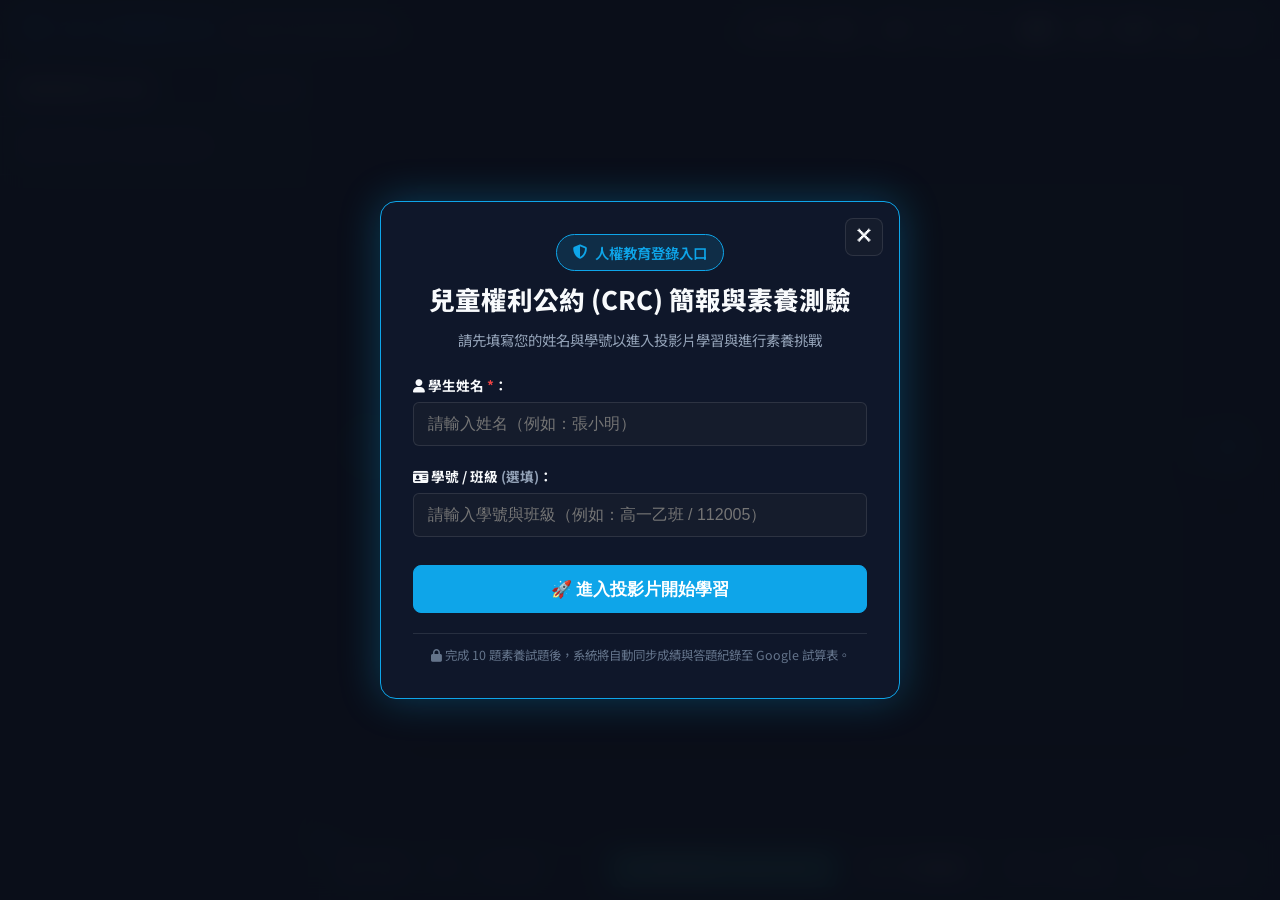
==== commit 75679f82: "Physically remove mandatory modal node on click to guarantee unlocking slides" ====
--- a/presentation_standalone.html
+++ b/presentation_standalone.html
@@ -1309,10 +1309,10 @@
 
   <!-- Mandatory Student Entry Modal (開啟時必須先輸入姓名學號) -->
   <div class="modal-overlay active" id="mandatoryStudentModal" style="display: flex;">
-    <div class="modal-content" style="max-width: 520px; height: auto; padding: 2rem; border-color: var(--primary-cyan); box-shadow: 0 0 40px var(--primary-cyan-glow); position: relative;">
+    <div class="modal-content" style="max-width: 520px; height: auto; padding: 2rem; border-color: var(--primary-cyan); box-shadow: 0 0 40px var(--primary-cyan-glow); position: relative; z-index: 10000;">
       
       <!-- 右上角 ✕ 關閉按鈕 -->
-      <button class="btn-icon" onclick="document.getElementById('mandatoryStudentModal').style.display='none';" style="position: absolute; top: 1rem; right: 1rem; z-index: 10; font-size: 1.2rem; cursor: pointer;" title="跳過直接進入簡報">
+      <button type="button" class="btn-icon" onclick="var m=document.getElementById('mandatoryStudentModal'); if(m) m.remove();" style="position: absolute; top: 1rem; right: 1rem; z-index: 10001; font-size: 1.2rem; cursor: pointer;" title="跳過直接進入簡報">
         ✕
       </button>
 
@@ -1337,7 +1337,7 @@
           <i class="fa-solid fa-circle-exclamation"></i> 請完整填寫姓名後再點擊進入投影片！
         </div>
 
-        <button class="btn-nav" id="entrySubmitBtn" onclick="document.getElementById('mandatoryStudentModal').style.display='none'; if(window.submitMandatoryStudentEntry) window.submitMandatoryStudentEntry();" style="width: 100%; height: 48px; justify-content: center; font-size: 1.05rem; background: var(--primary-cyan); color: #fff; border-color: var(--primary-cyan); margin-top: 0.5rem; cursor: pointer;">
+        <button type="button" class="btn-nav" id="entrySubmitBtn" onclick="if(window.submitMandatoryStudentEntry) window.submitMandatoryStudentEntry(); var m=document.getElementById('mandatoryStudentModal'); if(m) m.remove();" style="width: 100%; height: 48px; justify-content: center; font-size: 1.05rem; background: var(--primary-cyan); color: #fff; border-color: var(--primary-cyan); margin-top: 0.5rem; cursor: pointer; z-index: 10002; position: relative;">
           🚀 進入投影片開始學習
         </button>
       </div>
@@ -3125,27 +3125,20 @@
   studentId: localStorage.getItem("crc_student_id") || ""
 };
 
-// 提交登錄資訊全域函式 (確保頁面一載入即可調用)
+// 提交登錄資訊全域函式 (確保頁面一載入即可調用，絕對不阻擋)
 window.submitMandatoryStudentEntry = function() {
   const nameInput = document.getElementById("entryStudentName");
   const idInput = document.getElementById("entryStudentId");
   const modal = document.getElementById("mandatoryStudentModal");
-  const errAlert = document.getElementById("entryErrorAlert");
   const headerText = document.getElementById("headerStudentText");
 
-  const name = nameInput ? nameInput.value.trim() : "";
-  const id = idInput ? idInput.value.trim() : "";
-
+  let name = nameInput ? nameInput.value.trim() : "";
+  let id = idInput ? idInput.value.trim() : "";
+
+  // 若未輸入姓名，預設帶入「學生」，確保點擊永遠能通過
   if (!name) {
-    if (errAlert) {
-      errAlert.innerHTML = '<i class="fa-solid fa-circle-exclamation"></i> 請輸入您的學生姓名！';
-      errAlert.style.display = "flex";
-    }
-    if (nameInput) nameInput.focus();
-    return false;
-  }
-
-  if (errAlert) errAlert.style.display = "none";
+    name = "學生";
+  }
 
   const finalId = id || "未填寫學號";
   window.studentInfo.name = name;
@@ -3158,11 +3151,13 @@
     headerText.textContent = `學生：${name} (${finalId})`;
   }
 
-  // 強制隱藏 Modal 遮罩
+  // 從 DOM 樹中完全物理移除遮罩
   if (modal) {
-    modal.classList.remove("active");
-    modal.classList.add("hidden");
-    modal.style.display = "none";
+    try {
+      modal.remove();
+    } catch (e) {
+      modal.style.display = "none";
+    }
   }
 
   if (typeof window.showToast === 'function') {
@@ -3173,14 +3168,27 @@
 
 // 點擊 Header 按鈕修改個人資訊
 window.editStudentInfo = function() {
-  const modal = document.getElementById("mandatoryStudentModal");
-  const entryStudentName = document.getElementById("entryStudentName");
-  const entryStudentId = document.getElementById("entryStudentId");
-  if (entryStudentName) entryStudentName.value = window.studentInfo.name;
-  if (entryStudentId) entryStudentId.value = window.studentInfo.studentId;
-  if (modal) {
+  let modal = document.getElementById("mandatoryStudentModal");
+  if (!modal) {
+    // 若已被 remove，動態重新創建精簡 Modal
+    const div = document.createElement("div");
+    div.className = "modal-overlay active";
+    div.id = "mandatoryStudentModal";
+    div.style.display = "flex";
+    div.innerHTML = `
+      <div class="modal-content" style="max-width: 520px; height: auto; padding: 2rem; border-color: var(--primary-cyan); position: relative;">
+        <button class="btn-icon" onclick="this.closest('.modal-overlay').remove();" style="position: absolute; top: 1rem; right: 1rem; font-size: 1.2rem; cursor: pointer;">✕</button>
+        <h3 style="margin-bottom: 1rem; color: var(--text-main);"><i class="fa-solid fa-user-pen text-cyan"></i> 修改學生個人資訊</h3>
+        <div style="display: flex; flex-direction: column; gap: 1rem;">
+          <input type="text" id="entryStudentName" class="search-input" value="${window.studentInfo.name}" placeholder="學生姓名" style="padding-left: 1rem; height: 42px;">
+          <input type="text" id="entryStudentId" class="search-input" value="${window.studentInfo.studentId}" placeholder="學號 / 班級" style="padding-left: 1rem; height: 42px;">
+          <button type="button" class="btn-nav" onclick="window.submitMandatoryStudentEntry();" style="background: var(--primary-cyan); color: #fff; height: 44px; justify-content: center; font-weight: bold;">保存並繼續學習</button>
+        </div>
+      </div>
+    `;
+    document.body.appendChild(div);
+  } else {
     modal.classList.add("active");
-    modal.classList.remove("hidden");
     modal.style.display = "flex";
   }
 };
@@ -3256,9 +3264,7 @@
   function checkStudentLoginState() {
     if (window.studentInfo.name) {
       if (mandatoryStudentModal) {
-        mandatoryStudentModal.classList.remove("active");
-        mandatoryStudentModal.classList.add("hidden");
-        mandatoryStudentModal.style.display = "none";
+        mandatoryStudentModal.remove();
       }
       if (headerStudentText) {
         headerStudentText.textContent = `學生：${window.studentInfo.name} (${window.studentInfo.studentId || '未填寫學號'})`;
@@ -3266,7 +3272,6 @@
     } else {
       if (mandatoryStudentModal) {
         mandatoryStudentModal.classList.add("active");
-        mandatoryStudentModal.classList.remove("hidden");
         mandatoryStudentModal.style.display = "flex";
       }
       if (entryStudentName && window.studentInfo.name) entryStudentName.value = window.studentInfo.name;
@@ -3895,7 +3900,7 @@
   }
 
   if (overviewBtn) overviewBtn.addEventListener("click", openOverviewModal);
-  if (closeModalBtn) closeModalBtn.addEventListener("click", closeModalBtn);
+  if (closeModalBtn) closeModalBtn.addEventListener("click", closeOverviewModal);
   if (overviewModal) {
     overviewModal.addEventListener("click", (e) => {
       if (e.target === overviewModal) closeOverviewModal();
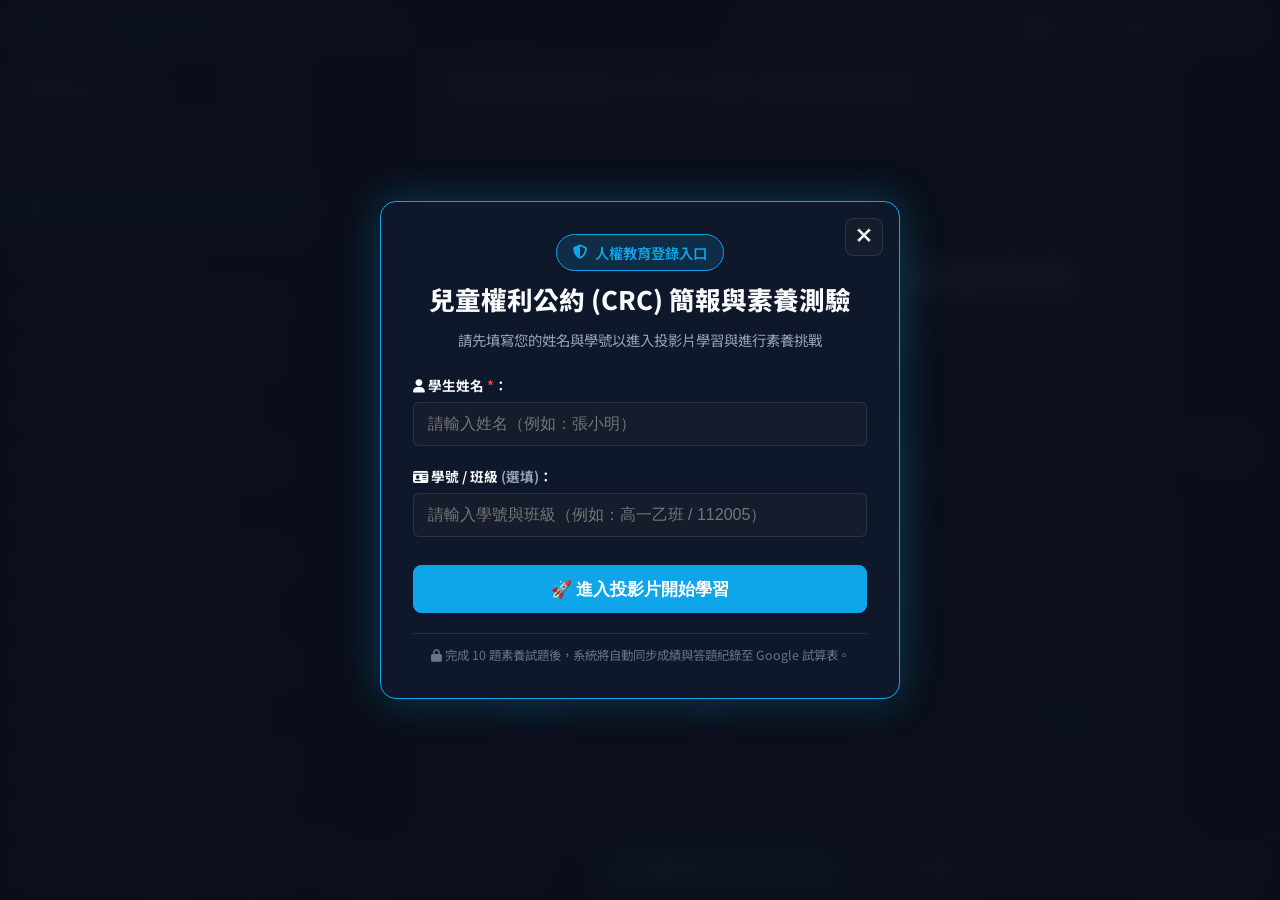
==== commit e9c91339: "Pre-render Slide 1 HTML in slideCardWrapper and trigger explicit slide render on login entry" ====
--- a/presentation_standalone.html
+++ b/presentation_standalone.html
@@ -1260,9 +1260,31 @@
     <!-- Main Slide Presentation Viewport -->
     <main class="viewport">
       <div class="slide-stage" id="slideStage">
-        <!-- 簡報卡片容器 -->
-        <div class="slide-card-wrapper" id="slideCardWrapper">
-          <!-- JS 動態渲染目前簡報頁面 -->
+        <!-- 簡報卡片容器（預先載入 Slide 1 靜態內容，確保極速顯現） -->
+        <div class="slide-card-wrapper slide-anim" id="slideCardWrapper">
+          <div class="slide-header-bar">
+            <div class="category-tag"><i class="fa-solid fa-book-open-reader"></i> PART 1: 概述與核心精神 • 簡報封面與學生登錄</div>
+            <div class="slide-index-pill">SLIDE 1 / 50</div>
+          </div>
+          <h2 class="slide-main-title">兒童權利公約 (CRC) 簡介與素養實踐</h2>
+          <div class="slide-subtitle">Convention on the Rights of the Child - 50頁互動教學與情境思辨簡報</div>
+          <div class="slide-body">
+            <div class="cover-hero">
+              <div class="badge-pill"><i class="fa-solid fa-shield-halved"></i> 人權教育與素養實踐</div>
+              <h1 class="cover-title">兒童權利公約 <span class="highlight">CRC</span> 深度導覽</h1>
+              <p class="cover-description">從「慈善保護對象」到「獨立權利主體」的範式轉移 | 完整 50 頁主題簡報與 10 大素養試題</p>
+              <div class="cover-stats" style="margin-top: 1.5rem;">
+                <div class="stat-card"><span class="stat-num">1989</span><span class="stat-label">聯合國通過年份</span></div>
+                <div class="stat-card"><span class="stat-num">54</span><span class="stat-label">條文總數</span></div>
+                <div class="stat-card"><span class="stat-num">4</span><span class="stat-label">核心原則 (4Ps)</span></div>
+                <div class="stat-card"><span class="stat-num">10</span><span class="stat-label">素養情境實作題</span></div>
+              </div>
+              <div class="cover-footer">
+                <span><i class="fa-solid fa-user"></i> 簡報製作：mchung2022</span>
+                <span><i class="fa-solid fa-graduation-cap"></i> 適用對象：國高中公民與社會科、教職員研習、兒少權利宣導</span>
+              </div>
+            </div>
+          </div>
         </div>
 
         <!-- 懸浮切換按鈕 -->
@@ -1312,7 +1334,7 @@
     <div class="modal-content" style="max-width: 520px; height: auto; padding: 2rem; border-color: var(--primary-cyan); box-shadow: 0 0 40px var(--primary-cyan-glow); position: relative; z-index: 10000;">
       
       <!-- 右上角 ✕ 關閉按鈕 -->
-      <button type="button" class="btn-icon" onclick="var m=document.getElementById('mandatoryStudentModal'); if(m) m.remove();" style="position: absolute; top: 1rem; right: 1rem; z-index: 10001; font-size: 1.2rem; cursor: pointer;" title="跳過直接進入簡報">
+      <button type="button" class="btn-icon" onclick="var m=document.getElementById('mandatoryStudentModal'); if(m) m.remove(); if(window.goToSlide) window.goToSlide(0);" style="position: absolute; top: 1rem; right: 1rem; z-index: 10001; font-size: 1.2rem; cursor: pointer;" title="跳過直接進入簡報">
         ✕
       </button>
 
@@ -1337,7 +1359,7 @@
           <i class="fa-solid fa-circle-exclamation"></i> 請完整填寫姓名後再點擊進入投影片！
         </div>
 
-        <button type="button" class="btn-nav" id="entrySubmitBtn" onclick="if(window.submitMandatoryStudentEntry) window.submitMandatoryStudentEntry(); var m=document.getElementById('mandatoryStudentModal'); if(m) m.remove();" style="width: 100%; height: 48px; justify-content: center; font-size: 1.05rem; background: var(--primary-cyan); color: #fff; border-color: var(--primary-cyan); margin-top: 0.5rem; cursor: pointer; z-index: 10002; position: relative;">
+        <button type="button" class="btn-nav" id="entrySubmitBtn" onclick="if(window.submitMandatoryStudentEntry) window.submitMandatoryStudentEntry(); var m=document.getElementById('mandatoryStudentModal'); if(m) m.remove(); if(window.goToSlide) window.goToSlide(0);" style="width: 100%; height: 48px; justify-content: center; font-size: 1.05rem; background: var(--primary-cyan); color: #fff; border-color: var(--primary-cyan); margin-top: 0.5rem; cursor: pointer; z-index: 10002; position: relative;">
           🚀 進入投影片開始學習
         </button>
       </div>
@@ -2690,7 +2712,7 @@
           <p>本模組包含 10 題素養情境實作試題：</p>
           <ul class="styled-list">
             <li>當您完成第 10 題回答後，系統將<strong>自動將您的姓名、學號、總得分與詳細答題紀錄同步發送至 Google 試算表</strong>。</li>
-            <li>若您尚未填寫姓名學號，請回首頁第 1 頁填寫，或點擊右上角 `📊` 按鈕填報。</li>
+            <li>若您尚未填寫姓名學號，請回首頁第 1 頁填寫，或點擊右上角「📊」按鈕填報。</li>
           </ul>
         </div>
       </div>
@@ -3158,6 +3180,11 @@
     } catch (e) {
       modal.style.display = "none";
     }
+  }
+
+  // 強制渲染與觸發 Slide 0 顯現
+  if (typeof window.goToSlide === 'function') {
+    window.goToSlide(0);
   }
 
   if (typeof window.showToast === 'function') {
